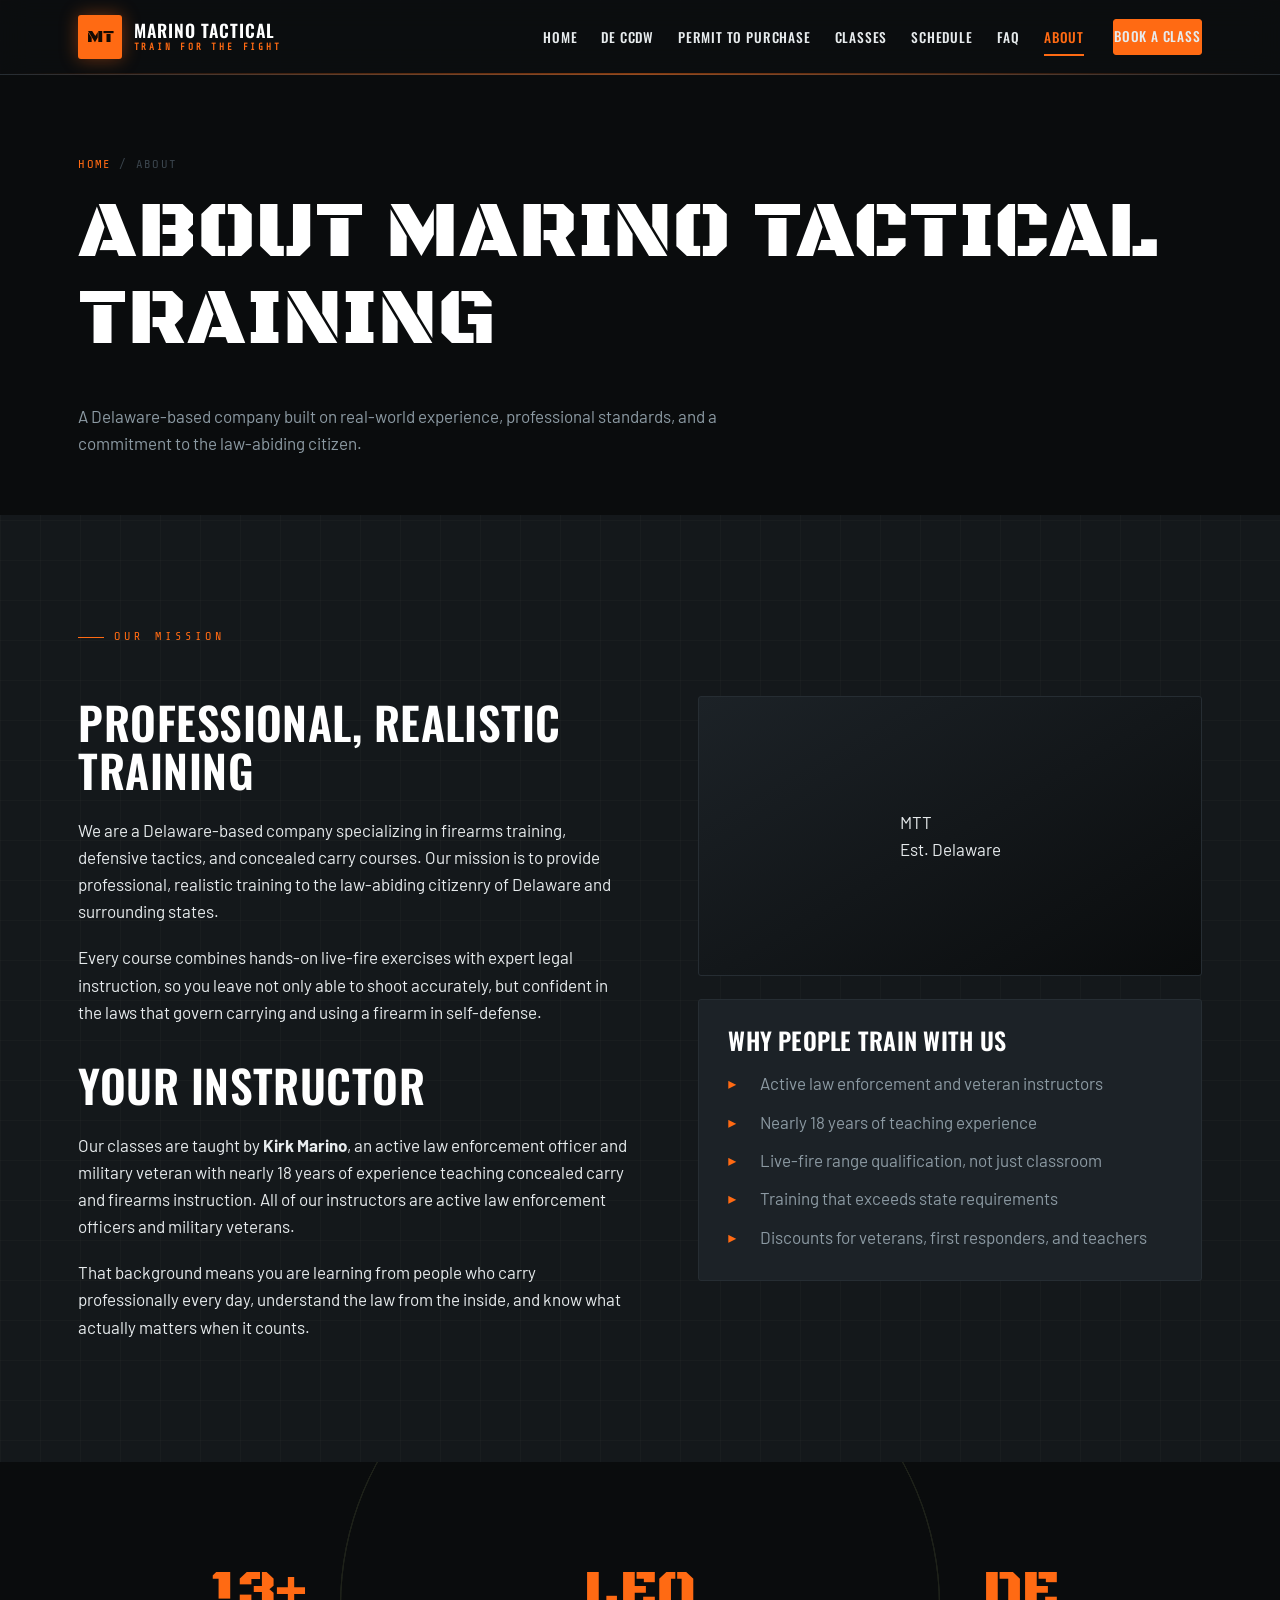
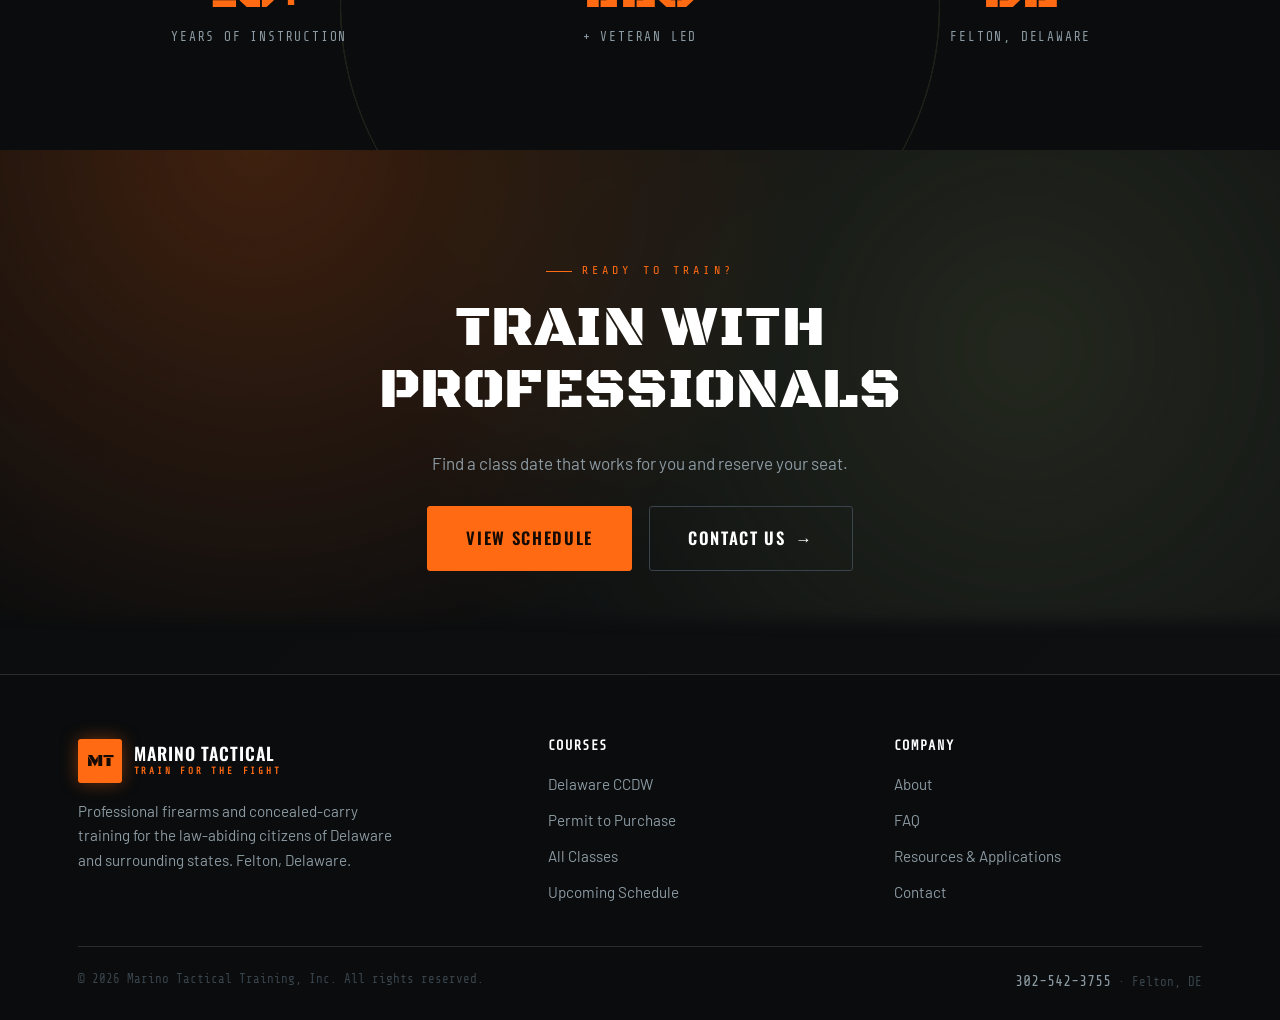
==== site/about.html @ d10ff238 "Full tactical/military theme revamp with pistol cursor + chaos animations Complete redesign from cle" ====
<!DOCTYPE html>
<html lang="en">
<head>
  <meta charset="UTF-8" />
  <meta name="viewport" content="width=device-width, initial-scale=1.0, viewport-fit=cover" />
  <meta name="robots" content="noindex, nofollow" />
  <title>About | Marino Tactical Training</title>
  <meta name="description" content="Marino Tactical Training is a Delaware firearms-training company led by Kirk Marino, an active law enforcement officer and military veteran with nearly 18 years of teaching experience." />
  <link rel="canonical" href="https://mistyrose-rhinoceros-214854.hostingersite.com/about.html" />
  <meta property="og:type" content="website" />
  <meta property="og:title" content="About | Marino Tactical Training" />
  <meta property="og:description" content="Led by Kirk Marino, an active law enforcement officer and military veteran with nearly 18 years of firearms instruction." />
  <meta property="og:url" content="https://mistyrose-rhinoceros-214854.hostingersite.com/about.html" />
  <link rel="icon" type="image/svg+xml" href="favicon.svg" />
  <link rel="preconnect" href="https://fonts.googleapis.com" />
  <link rel="preconnect" href="https://fonts.gstatic.com" crossorigin />
  <link href="https://fonts.googleapis.com/css2?family=Black+Ops+One&family=Oswald:wght@400;500;600;700&family=Barlow:wght@400;500;600;700&family=Share+Tech+Mono&display=swap" rel="stylesheet" />
  <link rel="stylesheet" href="styles.css" />
</head>
<body>
  <header class="site-header">
    <div class="container nav">
      <a class="brand" href="index.html" aria-label="Marino Tactical Training home">
        <span class="brand-mark">MT</span>
        <span class="brand-name">Marino Tactical<span>Train For The Fight</span></span>
      </a>
      <button class="nav-toggle" aria-label="Toggle menu" aria-expanded="false"><span></span><span></span><span></span></button>
      <ul class="nav-links">
        <li><a href="index.html" data-num="01">Home</a></li>
        <li><a href="ccdw.html" data-num="02">DE CCDW</a></li>
        <li><a href="permit-to-purchase.html" data-num="03">Permit to Purchase</a></li>
        <li><a href="classes.html" data-num="04">Classes</a></li>
        <li><a href="schedule.html" data-num="05">Schedule</a></li>
        <li><a href="faq.html" data-num="06">FAQ</a></li>
        <li><a href="about.html" class="active" data-num="07">About</a></li>
        <li class="nav-cta"><a href="contact.html" class="btn btn--primary">Book a Class</a></li>
      </ul>
    </div>
  </header>

  <main>
    <section class="page-hero">
      <div class="container">
        <div class="breadcrumb"><a href="index.html">Home</a> / About</div>
        <h1 class="stencil">About Marino Tactical Training</h1>
        <p>A Delaware-based company built on real-world experience, professional standards, and a commitment to the law-abiding citizen.</p>
      </div>
    </section>

    <section class="section">
      <div class="container">
        <div class="split">
          <div class="prose">
            <span class="eyebrow">Our Mission</span>
            <h2>Professional, Realistic Training</h2>
            <p>We are a Delaware-based company specializing in firearms training, defensive tactics, and concealed carry courses. Our mission is to provide professional, realistic training to the law-abiding citizenry of Delaware and surrounding states.</p>
            <p>Every course combines hands-on live-fire exercises with expert legal instruction, so you leave not only able to shoot accurately, but confident in the laws that govern carrying and using a firearm in self-defense.</p>

            <h2>Your Instructor</h2>
            <p>Our classes are taught by <strong>Kirk Marino</strong>, an active law enforcement officer and military veteran with nearly 18 years of experience teaching concealed carry and firearms instruction. All of our instructors are active law enforcement officers and military veterans.</p>
            <p>That background means you are learning from people who carry professionally every day, understand the law from the inside, and know what actually matters when it counts.</p>
          </div>
          <aside>
            <div class="split-media" style="min-height:280px">
              <div class="media-seal">
                <div class="seal-mark">MTT</div>
                <div class="seal-sub">Est. Delaware</div>
              </div>
            </div>
            <div class="card" style="margin-top:1.4rem">
              <h3>Why People Train With Us</h3>
              <ul class="checklist" style="margin-top:1rem">
                <li>Active law enforcement and veteran instructors</li>
                <li>Nearly 18 years of teaching experience</li>
                <li>Live-fire range qualification, not just classroom</li>
                <li>Training that exceeds state requirements</li>
                <li>Discounts for veterans, first responders, and teachers</li>
              </ul>
            </div>
          </aside>
        </div>
      </div>
    </section>

    <section class="section statstrip">
      <div class="radar" aria-hidden="true"><span></span><span></span><span></span></div>
      <div class="container">
        <div class="grid grid-3 reveal-stagger">
          <div class="stat"><div class="num" data-count="18" data-suffix="+">18+</div><div class="lbl">Years of Instruction</div></div>
          <div class="stat"><div class="num">LEO</div><div class="lbl">+ Veteran Led</div></div>
          <div class="stat"><div class="num">DE</div><div class="lbl">Felton, Delaware</div></div>
        </div>
      </div>
    </section>

    <section class="section cta-band">
      <div class="cta-aura" aria-hidden="true"></div>
      <div class="container">
        <div class="cta-inner reveal">
          <span class="eyebrow" style="justify-content:center">Ready To Train?</span>
          <h2 class="stencil">Train With Professionals</h2>
          <p style="color:var(--fog)">Find a class date that works for you and reserve your seat.</p>
          <div class="cta-actions">
            <a href="schedule.html" class="btn btn--primary btn--lg btn--magnetic">View Schedule</a>
            <a href="contact.html" class="btn btn--ghost btn--lg">Contact Us <span class="arrow">&rarr;</span></a>
          </div>
        </div>
      </div>
    </section>
  </main>

  <footer class="site-footer">
    <div class="container">
      <div class="footer-grid">
        <div class="footer-brand">
          <a class="brand" href="index.html"><span class="brand-mark">MT</span><span class="brand-name">Marino Tactical<span>Train For The Fight</span></span></a>
          <p>Professional firearms and concealed-carry training for the law-abiding citizens of Delaware and surrounding states. Felton, Delaware.</p>
        </div>
        <div><h4>Courses</h4><ul><li><a href="ccdw.html" data-num="02">Delaware CCDW</a></li><li><a href="permit-to-purchase.html" data-num="03">Permit to Purchase</a></li><li><a href="classes.html" data-num="04">All Classes</a></li><li><a href="schedule.html" data-num="05">Upcoming Schedule</a></li></ul></div>
        <div><h4>Company</h4><ul><li><a href="about.html" data-num="07">About</a></li><li><a href="faq.html" data-num="06">FAQ</a></li><li><a href="resources.html">Resources &amp; Applications</a></li><li><a href="contact.html">Contact</a></li></ul></div>
      </div>
      <div class="footer-bottom">
        <span>&copy; <span id="year">2026</span> Marino Tactical Training, Inc. All rights reserved.</span>
        <span><a href="tel:+13025423755">302-542-3755</a> &middot; Felton, DE</span>
      </div>
    </div>
  </footer>
  <script src="app.js"></script>
</body>
</html>
---- site/styles.css ----
/* ============================================================
   MARINO TACTICAL TRAINING | Tactical / Operator theme
   Gunmetal + olive + coyote + tactical orange. HUD overlays,
   stencil headings, chaos animation layer. Performance-safe:
   transform/opacity only, all motion gated by reduced-motion.
   ============================================================ */

:root {
  /* Tactical palette */
  --black: #0a0c0d;
  --gun: #14181b;          /* gunmetal base */
  --gun-2: #1c2227;        /* raised panel */
  --gun-3: #262d33;        /* border / hairline */
  --steel: #3a444c;
  --fog: #8c9aa3;          /* muted text */
  --bone: #e7ebed;         /* primary text on dark */
  --olive: #5a6340;        /* OD green */
  --olive-bright: #8a9a5b;
  --coyote: #b08d57;       /* coyote tan */
  --orange: #ff6a13;       /* tactical orange accent */
  --orange-2: #ff8534;
  --danger: #e23b2e;
  --go: #43c06a;

  --font-stencil: "Black Ops One", "Oswald", Impact, sans-serif;
  --font-display: "Oswald", "Arial Narrow", sans-serif;
  --font-body: "Barlow", system-ui, -apple-system, "Segoe UI", sans-serif;
  --font-mono: "Share Tech Mono", "Courier New", monospace;

  --maxw: 1200px;
  --header-h: 74px;
  --radius: 3px;
  --ease-snap: cubic-bezier(0.22, 1, 0.36, 1);
  --ease-lux: cubic-bezier(0.77, 0, 0.175, 1);
  --ease-spring: cubic-bezier(0.34, 1.56, 0.64, 1);
  --shadow: 0 10px 40px rgba(0,0,0,0.5);

  --tape: repeating-linear-gradient(45deg, var(--orange) 0 14px, #1a1205 14px 28px);
}

* { box-sizing: border-box; }
html { scroll-behavior: smooth; -webkit-text-size-adjust: 100%; }

body {
  margin: 0;
  font-family: var(--font-body);
  color: var(--bone);
  background: var(--gun);
  line-height: 1.6;
  font-size: 17px;
  overflow-x: hidden;
  -webkit-font-smoothing: antialiased;
  /* faint tactical grid over the whole page */
  background-image:
    linear-gradient(rgba(255,255,255,0.018) 1px, transparent 1px),
    linear-gradient(90deg, rgba(255,255,255,0.018) 1px, transparent 1px);
  background-size: 40px 40px;
}

img { max-width: 100%; display: block; }
a { color: var(--orange); text-decoration: none; transition: color 0.2s ease; }
a:hover { color: var(--orange-2); }

h1, h2, h3, h4 {
  font-family: var(--font-display);
  font-weight: 600;
  line-height: 1.08;
  letter-spacing: 0.01em;
  color: #fff;
  margin: 0 0 0.5em;
  text-transform: uppercase;
}
.stencil { font-family: var(--font-stencil); font-weight: 400; letter-spacing: 0.01em; }
h1 { font-size: clamp(2.4rem, 6.5vw, 5rem); letter-spacing: 0.01em; }
h2 { font-size: clamp(1.8rem, 4vw, 2.8rem); }
h3 { font-size: clamp(1.2rem, 2.2vw, 1.5rem); }
p { margin: 0 0 1.1em; }

.container { width: 100%; max-width: var(--maxw); margin: 0 auto; padding: 0 clamp(1.1rem, 4vw, 2.4rem); }
.section { padding: clamp(3.5rem, 8vw, 6.5rem) 0; position: relative; }
.section--panel { background: var(--gun-2); }
.section--black { background: var(--black); }

/* ---------- Eyebrow / tactical labels ---------- */
.eyebrow {
  font-family: var(--font-mono);
  text-transform: uppercase;
  letter-spacing: 0.35em;
  font-size: 0.74rem;
  color: var(--orange);
  display: inline-flex;
  align-items: center;
  gap: 0.6rem;
  margin-bottom: 1rem;
}
.eyebrow::before { content: ""; width: 26px; height: 1px; background: var(--orange); }

.section-head { max-width: 760px; margin: 0 auto 3rem; text-align: center; }
.section-head .eyebrow::after { content: ""; width: 26px; height: 1px; background: var(--orange); }
.section-head p { color: var(--fog); font-size: 1.08rem; }

/* corner-bracket accent used on panels */
.brackets { position: relative; }
.brackets::before, .brackets::after {
  content: ""; position: absolute; width: 16px; height: 16px; pointer-events: none;
  border: 2px solid var(--orange);
}
.brackets::before { top: -1px; left: -1px; border-right: 0; border-bottom: 0; }
.brackets::after { bottom: -1px; right: -1px; border-left: 0; border-top: 0; }

/* ---------- Buttons ---------- */
.btn {
  position: relative;
  display: inline-flex;
  align-items: center;
  justify-content: center;
  gap: 0.6rem;
  font-family: var(--font-display);
  font-weight: 600;
  text-transform: uppercase;
  letter-spacing: 0.1em;
  font-size: 0.95rem;
  padding: 0.95rem 1.8rem;
  border-radius: var(--radius);
  border: 1px solid transparent;
  cursor: pointer;
  overflow: hidden;
  background: none;
  transition: transform 0.16s var(--ease-snap), box-shadow 0.25s ease, background 0.2s ease, color 0.2s ease, border-color 0.2s ease;
}
.btn:hover { transform: translateY(-2px); }
.btn.recoil { animation: recoil 0.18s ease; }
@keyframes recoil { 0% { transform: translateY(2px) scale(0.97); } 100% { transform: translateY(0) scale(1); } }

/* shine + muzzle-flash glow */
.btn::after {
  content: ""; position: absolute; top: 0; left: -120%; width: 100%; height: 100%;
  background: linear-gradient(120deg, transparent, rgba(255,255,255,0.35), transparent);
  transition: left 0.6s var(--ease-snap); pointer-events: none;
}
.btn:hover::after { left: 120%; }

.btn--primary {
  background: var(--orange); color: #140a02; border-color: var(--orange);
  box-shadow: 0 0 0 0 rgba(255,106,19,0.5);
}
.btn--primary:hover { background: var(--orange-2); box-shadow: 0 0 28px rgba(255,106,19,0.55); }
.btn--ghost { background: transparent; color: #fff; border-color: var(--steel); }
.btn--ghost:hover { border-color: var(--orange); color: var(--orange); }
.btn--olive { background: var(--olive); color: #fff; border-color: var(--olive); }
.btn--olive:hover { background: var(--olive-bright); }
.btn--lg { padding: 1.15rem 2.4rem; font-size: 1.04rem; }
.btn .arrow { transition: transform 0.4s var(--ease-snap); }
.btn:hover .arrow { transform: translateX(6px); }
.btn--magnetic { will-change: transform; }

/* loading + success */
.btn.is-loading { color: transparent !important; pointer-events: none; }
.btn.is-loading::before {
  content: ""; position: absolute; top: 50%; left: 50%; width: 20px; height: 20px; margin: -10px 0 0 -10px;
  border: 2px solid rgba(20,10,2,0.35); border-top-color: #140a02; border-radius: 50%;
  animation: spin 0.7s linear infinite;
}
.btn--ghost.is-loading::before, .btn--olive.is-loading::before { border-color: rgba(255,255,255,0.35); border-top-color: #fff; }
.btn.is-success { background: var(--go) !important; color: #04210f !important; border-color: var(--go) !important; }
.btn.is-success::after { display: none; }
@keyframes spin { to { transform: rotate(360deg); } }

/* ---------- Header / Nav ---------- */
.site-header {
  position: sticky; top: 0; z-index: 100;
  background: rgba(10,12,13,0.82);
  backdrop-filter: blur(14px) saturate(140%);
  -webkit-backdrop-filter: blur(14px) saturate(140%);
  border-bottom: 1px solid var(--gun-3);
  transition: background 0.3s ease, box-shadow 0.3s ease;
}
.site-header.scrolled { background: rgba(10,12,13,0.96); box-shadow: 0 6px 24px rgba(0,0,0,0.5); }
/* orange tracer line under header */
.site-header::after {
  content: ""; position: absolute; left: 0; bottom: -1px; height: 2px; width: 100%;
  background: linear-gradient(90deg, transparent, var(--orange), transparent);
  opacity: 0.5;
}
.nav { display: flex; align-items: center; justify-content: space-between; height: var(--header-h); }
.brand { display: flex; align-items: center; gap: 0.7rem; }
.brand-mark {
  width: 44px; height: 44px; display: grid; place-items: center;
  background: var(--orange); color: #140a02; border-radius: var(--radius);
  font-family: var(--font-stencil); font-size: 1.15rem; box-shadow: 0 0 18px rgba(255,106,19,0.4);
}
.brand-name { font-family: var(--font-display); font-weight: 600; text-transform: uppercase; letter-spacing: 0.06em; font-size: 1.1rem; color: #fff; line-height: 1; }
.brand-name span { display: block; font-family: var(--font-mono); font-size: 0.58rem; letter-spacing: 0.3em; color: var(--orange); margin-top: 4px; }

.nav-links { display: flex; align-items: center; gap: 1.5rem; list-style: none; margin: 0; padding: 0; }
.nav-links a {
  font-family: var(--font-display); font-weight: 500; text-transform: uppercase; letter-spacing: 0.06em;
  font-size: 0.84rem; color: var(--bone); padding: 0.4rem 0; position: relative;
}
.nav-links a::after { content: ""; position: absolute; left: 0; bottom: -2px; width: 0; height: 2px; background: var(--orange); transition: width 0.22s ease; }
.nav-links a:hover::after, .nav-links a.active::after { width: 100%; }
.nav-links a:hover, .nav-links a.active { color: var(--orange); }
.nav-cta { margin-left: 0.3rem; }

.nav-toggle { display: none; flex-direction: column; justify-content: center; gap: 5px; width: 44px; height: 44px; background: none; border: none; cursor: pointer; padding: 0; }
.nav-toggle span { display: block; width: 26px; height: 2px; background: var(--bone); transition: transform 0.25s ease, opacity 0.2s ease, background 0.2s ease; }
.nav-toggle.open span { background: var(--orange); }
.nav-toggle.open span:nth-child(1) { transform: translateY(7px) rotate(45deg); }
.nav-toggle.open span:nth-child(2) { opacity: 0; }
.nav-toggle.open span:nth-child(3) { transform: translateY(-7px) rotate(-45deg); }

@media (max-width: 960px) {
  .nav-toggle { display: flex; z-index: 120; }
  .nav-links {
    position: fixed; top: 0; left: 0; right: 0; bottom: 0; width: 100%; height: 100vh; height: 100dvh;
    flex-direction: column; align-items: stretch; justify-content: center; gap: 0;
    padding: calc(var(--header-h) + env(safe-area-inset-top,0px)) clamp(1.4rem,7vw,3rem) calc(2rem + env(safe-area-inset-bottom,0px));
    background:
      radial-gradient(circle at 80% 8%, rgba(255,106,19,0.16), transparent 55%),
      linear-gradient(160deg, var(--gun), var(--black));
    background-color: var(--black);
    overflow-y: auto;
    transform: translateY(-100%); opacity: 0; pointer-events: none;
    transition: transform 0.5s var(--ease-snap), opacity 0.35s ease; z-index: 110;
  }
  .nav-links.open { transform: translateY(0); opacity: 1; pointer-events: auto; }
  .nav-links li { width: 100%; opacity: 0; transform: translateY(18px); }
  .nav-links.open li { opacity: 1; transform: none; transition: opacity 0.5s var(--ease-snap), transform 0.5s var(--ease-snap); }
  .nav-links.open li:nth-child(1){transition-delay:.16s}
  .nav-links.open li:nth-child(2){transition-delay:.21s}
  .nav-links.open li:nth-child(3){transition-delay:.26s}
  .nav-links.open li:nth-child(4){transition-delay:.31s}
  .nav-links.open li:nth-child(5){transition-delay:.36s}
  .nav-links.open li:nth-child(6){transition-delay:.41s}
  .nav-links.open li:nth-child(7){transition-delay:.46s}
  .nav-links.open li:nth-child(8){transition-delay:.51s}
  .nav-links a {
    display: flex; align-items: center; justify-content: space-between;
    padding: 1rem 0.2rem; width: 100%; min-height: 44px; font-size: 1.5rem;
    color: var(--bone); border-bottom: 1px solid rgba(255,255,255,0.07);
    font-family: var(--font-display);
  }
  .nav-links a::after { display: none; }
  /* mono index counters on each link */
  .nav-links li:not(.nav-cta) a::before {
    content: attr(data-num); font-family: var(--font-mono); font-size: 0.8rem; color: var(--orange); opacity: 0.6;
    margin-right: auto; padding-right: 1rem;
  }
  .nav-cta { margin-top: 1.6rem; }
  .nav-cta .btn { width: 100%; font-size: 1.05rem; padding: 1.1rem 1.7rem; }
  body.nav-open { overflow: hidden; }
}

/* ---------- Pistol cursor (desktop pointer only) ---------- */
.pistol-cursor {
  position: fixed; top: 0; left: 0; width: 56px; height: 56px;
  pointer-events: none; z-index: 9999; opacity: 0;
  transform: translate(-14px, -10px) rotate(0deg);
  transition: opacity 0.2s ease, filter 0.15s ease;
  filter: drop-shadow(0 3px 5px rgba(0,0,0,0.6));
  will-change: transform;
}
.pistol-cursor.on { opacity: 1; }
.pistol-cursor.hot { filter: drop-shadow(0 0 6px var(--orange)) drop-shadow(0 3px 5px rgba(0,0,0,0.6)); }
/* recoil kick on click */
.pistol-cursor.kick .pistol-body { animation: pistol-kick 0.22s var(--ease-snap); }
@keyframes pistol-kick { 0% { transform: translateX(0) rotate(0); } 35% { transform: translateX(-7px) rotate(-12deg); } 100% { transform: translateX(0) rotate(0); } }
.pistol-cursor .muzzle { transform-origin: left center; opacity: 0; }
.pistol-cursor.kick .muzzle { animation: muzzle-flash 0.2s ease forwards; }
@keyframes muzzle-flash { 0% { opacity: 0; transform: scale(0.4); } 30% { opacity: 1; transform: scale(1.1); } 100% { opacity: 0; transform: scale(0.6); } }

@media (hover: hover) and (pointer: fine) {
  .cursor-on, .cursor-on * { cursor: none !important; }
}

/* bullet-hole click marks */
.bullet-hole {
  position: fixed; width: 22px; height: 22px; margin: -11px 0 0 -11px; pointer-events: none; z-index: 9998;
  background: radial-gradient(circle, #000 0 32%, rgba(0,0,0,0.85) 40%, rgba(40,30,20,0.5) 60%, transparent 72%);
  border-radius: 50%;
  animation: hole-pop 0.18s var(--ease-snap), hole-fade 3s ease forwards;
}
@keyframes hole-pop { from { transform: scale(0.2); } to { transform: scale(1); } }
@keyframes hole-fade { 0%,70% { opacity: 1; } 100% { opacity: 0; } }

/* ---------- HERO ---------- */
.hero { position: relative; overflow: hidden; background: var(--black); }
.hero-bg {
  position: absolute; inset: 0; pointer-events: none;
  background:
    radial-gradient(circle at 78% 18%, rgba(255,106,19,0.20), transparent 50%),
    radial-gradient(circle at 15% 90%, rgba(90,99,64,0.25), transparent 55%),
    linear-gradient(160deg, #0c0f11, #05070880);
}
.hero-scan {
  position: absolute; inset: 0; pointer-events: none; opacity: 0.5;
  background: repeating-linear-gradient(0deg, rgba(255,255,255,0.025) 0 2px, transparent 2px 4px);
  mix-blend-mode: overlay;
}
.hero-grid {
  position: absolute; inset: 0; pointer-events: none; will-change: transform;
  background-image: linear-gradient(rgba(255,106,19,0.05) 1px, transparent 1px), linear-gradient(90deg, rgba(255,106,19,0.05) 1px, transparent 1px);
  background-size: 56px 56px;
  mask-image: radial-gradient(circle at 70% 35%, #000 20%, transparent 70%);
}
.hero-inner { position: relative; padding: clamp(4.5rem, 12vw, 9rem) 0 clamp(4rem, 9vw, 7rem); max-width: 880px; }
.hero .eyebrow { color: var(--orange); }
.hero h1 { color: #fff; margin-bottom: 0.5rem; }
.hero h1 .accent { color: var(--orange); }
.hero .lead { font-size: clamp(1.1rem, 2.4vw, 1.4rem); color: #b8c2c9; max-width: 640px; }
.hero-actions { display: flex; flex-wrap: wrap; gap: 1rem; margin-top: 2.2rem; }

/* kinetic headline reveal */
.kinetic { display: inline-block; }
.kinetic .line { display: block; overflow: hidden; }
.kinetic .line > span { display: inline-block; transform: translateY(110%); transition: transform 0.85s var(--ease-lux); }
.kinetic.in .line > span { transform: translateY(0); }
.kinetic.in .line:nth-child(2) > span { transition-delay: 0.12s; }
.fade-up { opacity: 0; transform: translateY(18px); transition: opacity 0.8s ease, transform 0.8s var(--ease-snap); }
.fade-up.in { opacity: 1; transform: none; }
.d1 { transition-delay: 0.3s; } .d2 { transition-delay: 0.45s; } .d3 { transition-delay: 0.6s; }

/* hero rifle-fire SVG layer */
.hero-fire { position: absolute; left: 0; right: 0; top: 46%; height: 4px; pointer-events: none; z-index: 2; }
.tracer {
  position: absolute; top: 0; left: -200px; width: 160px; height: 2px;
  background: linear-gradient(90deg, transparent, var(--orange) 40%, #fff 90%);
  box-shadow: 0 0 12px var(--orange); opacity: 0;
}
.tracer.fire { animation: tracer-fly 0.7s var(--ease-snap) forwards; }
@keyframes tracer-fly {
  0% { left: -200px; opacity: 0; }
  10% { opacity: 1; }
  100% { left: 115%; opacity: 1; }
}

/* ammo badges */
.hero-badges { display: flex; flex-wrap: wrap; gap: 0; margin-top: 2.8rem; border: 1px solid var(--gun-3); border-radius: var(--radius); overflow: hidden; max-width: 620px; }
.hero-badge { flex: 1; min-width: 120px; padding: 1.1rem 1.3rem; border-right: 1px solid var(--gun-3); background: rgba(20,24,27,0.6); }
.hero-badge:last-child { border-right: 0; }
.hero-badge strong { font-family: var(--font-stencil); font-size: 1.7rem; color: var(--orange); display: block; line-height: 1; }
.hero-badge span { font-family: var(--font-mono); font-size: 0.7rem; letter-spacing: 0.12em; color: var(--fog); text-transform: uppercase; }

/* ---------- Page hero (interior) ---------- */
.page-hero { position: relative; overflow: hidden; background: var(--black); padding: clamp(3rem,8vw,5rem) 0 clamp(2.6rem,6vw,3.6rem); }
.page-hero .hero-bg { opacity: 0.85; }
.page-hero h1 { color: #fff; position: relative; }
.page-hero p { color: var(--fog); max-width: 640px; margin: 0; position: relative; }
.breadcrumb { font-family: var(--font-mono); font-size: 0.76rem; letter-spacing: 0.1em; color: var(--steel); margin-bottom: 1rem; text-transform: uppercase; position: relative; }
.breadcrumb a { color: var(--orange); }

/* ---------- Bullet-trace divider ---------- */
.tracer-divider { position: relative; height: 2px; background: var(--gun-3); overflow: visible; margin: 0; }
.tracer-divider::before {
  content: ""; position: absolute; top: -1px; left: 0; height: 4px; width: 80px;
  background: linear-gradient(90deg, transparent, var(--orange), #fff);
  box-shadow: 0 0 10px var(--orange);
}
.tracer-divider.in::before { animation: trace-run 1.2s var(--ease-snap) forwards; }
@keyframes trace-run { from { left: -80px; } to { left: 100%; } }

/* ---------- Grids / cards ---------- */
.grid { display: grid; gap: 1.2rem; }
.grid-2 { grid-template-columns: repeat(2,1fr); }
.grid-3 { grid-template-columns: repeat(3,1fr); }
@media (max-width: 880px){ .grid-3 { grid-template-columns: repeat(2,1fr);} }
@media (max-width: 560px){ .grid-2, .grid-3 { grid-template-columns: 1fr; } }

.card {
  position: relative; background: var(--gun-2); border: 1px solid var(--gun-3); border-radius: var(--radius);
  padding: 1.8rem; overflow: hidden;
  transition: transform 0.3s var(--ease-snap), box-shadow 0.3s var(--ease-snap), border-color 0.3s ease;
}
.card::before { content: ""; position: absolute; top: 0; left: 0; right: 0; height: 2px; background: var(--orange); transform: scaleX(0); transform-origin: left; transition: transform 0.4s var(--ease-snap); }
.card:hover { transform: translateY(-6px); border-color: var(--steel); box-shadow: var(--shadow); }
.card:hover::before { transform: scaleX(1); }
.card h3 { color: #fff; }
.card p:last-child { margin-bottom: 0; }
.card .tag { font-family: var(--font-mono); font-size: 0.7rem; letter-spacing: 0.15em; color: var(--orange); text-transform: uppercase; display: block; margin-bottom: 0.6rem; }
.card .price { font-family: var(--font-stencil); font-size: 1.6rem; color: var(--coyote); margin: 0.2rem 0 0.7rem; }
.service-card { display: flex; flex-direction: column; }
.service-card .btn { margin-top: auto; }

/* bento */
.bento { display: grid; grid-template-columns: repeat(3,1fr); grid-auto-rows: 1fr; gap: 1.2rem; }
.bento .card { display: flex; flex-direction: column; }
.bento-hero { grid-column: span 2; grid-row: span 2; background: linear-gradient(150deg, var(--gun-2), var(--black)); justify-content: space-between; }
.bento-hero::before { background: var(--orange); height: 3px; }
.bento-hero .price { color: var(--orange); font-size: 2.2rem; }
.bento-hero h3 { font-size: clamp(1.6rem, 3vw, 2.2rem); }
@media (max-width:880px){ .bento{grid-template-columns:repeat(2,1fr)} .bento-hero{grid-column:span 2;grid-row:span 1} }
@media (max-width:560px){ .bento{grid-template-columns:1fr} .bento-hero{grid-column:span 1} }

/* checklist */
.checklist { list-style: none; margin: 0; padding: 0; display: grid; gap: 0.7rem; }
.checklist li { position: relative; padding-left: 2rem; color: var(--fog); }
.checklist li::before { content: "▸"; position: absolute; left: 0; top: 0; color: var(--orange); font-size: 1rem; }
.checklist strong { color: var(--bone); }

/* ---------- Stat strip (ammo counters + radar) ---------- */
.statstrip { background: var(--black); position: relative; overflow: hidden; }
.radar { position: absolute; top: 50%; left: 50%; width: 600px; height: 600px; transform: translate(-50%,-50%); pointer-events: none; opacity: 0.25; }
.radar span { position: absolute; inset: 0; border: 1px solid var(--olive); border-radius: 50%; animation: radar-pulse 4s ease-out infinite; }
.radar span:nth-child(2){ animation-delay: 1.3s; } .radar span:nth-child(3){ animation-delay: 2.6s; }
@keyframes radar-pulse { 0% { transform: scale(0.2); opacity: 0.6; } 100% { transform: scale(1); opacity: 0; } }
.stat { text-align: center; position: relative; }
.stat .num { font-family: var(--font-stencil); font-size: clamp(2.4rem,6vw,3.4rem); color: var(--orange); line-height: 1; }
.stat .lbl { font-family: var(--font-mono); text-transform: uppercase; letter-spacing: 0.14em; font-size: 0.8rem; color: var(--fog); margin-top: 0.5rem; }

/* ---------- Split feature ---------- */
.split { display: grid; grid-template-columns: 1.05fr 0.95fr; gap: clamp(2rem,5vw,4rem); align-items: center; }
.split--rev .split-media { order: -1; }
@media (max-width:820px){ .split, .split--rev { grid-template-columns: 1fr; } .split--rev .split-media { order: 0; } }
.split-media {
  position: relative; min-height: 340px; border: 1px solid var(--gun-3); border-radius: var(--radius); overflow: hidden;
  background: linear-gradient(150deg, var(--gun-2), var(--black)), radial-gradient(circle at 30% 25%, rgba(255,106,19,0.15), transparent 60%);
  display: grid; place-items: center;
}
.split-media .seal { text-align: center; }
.seal .seal-mark { font-family: var(--font-stencil); font-size: 3.4rem; color: var(--orange); }
.seal .seal-sub { font-family: var(--font-mono); text-transform: uppercase; letter-spacing: 0.2em; font-size: 0.78rem; color: var(--fog); }
/* crosshair overlay on media */
.split-media .seal::before {
  content: ""; position: absolute; inset: 0; pointer-events: none;
  background:
    linear-gradient(transparent 49.5%, rgba(255,106,19,0.25) 50%, transparent 50.5%),
    linear-gradient(90deg, transparent 49.5%, rgba(255,106,19,0.25) 50%, transparent 50.5%);
}

.prose { max-width: 760px; }
.prose h2 { margin-top: 2.2rem; }
.prose h3 { margin-top: 1.6rem; color: var(--coyote); }
.prose ul { padding-left: 1.3rem; color: var(--fog); }
.prose li { margin-bottom: 0.4rem; }
.callout { background: rgba(255,106,19,0.07); border-left: 3px solid var(--orange); border-radius: var(--radius); padding: 1.1rem 1.4rem; margin: 1.6rem 0; color: var(--fog); }
.callout strong { color: #fff; }

/* cost table */
.cost-table { width: 100%; border-collapse: collapse; background: var(--gun-2); border: 1px solid var(--gun-3); border-radius: var(--radius); overflow: hidden; }
.cost-table th, .cost-table td { text-align: left; padding: 0.9rem 1.3rem; border-bottom: 1px solid var(--gun-3); }
.cost-table th { font-family: var(--font-mono); text-transform: uppercase; letter-spacing: 0.1em; font-size: 0.76rem; background: var(--black); color: var(--orange); }
.cost-table td:last-child, .cost-table th:last-child { text-align: right; font-family: var(--font-mono); color: var(--coyote); }
.cost-table tr:last-child td { border-bottom: 0; }

/* price band */
.price-band {
  position: relative; background: linear-gradient(135deg, var(--gun-2), var(--black));
  border: 1px solid var(--gun-3); border-radius: var(--radius); padding: clamp(2rem,5vw,3rem);
  display: flex; flex-wrap: wrap; align-items: center; justify-content: space-between; gap: 1.6rem; overflow: hidden;
}
.price-band::after { content: ""; position: absolute; top: 0; left: 0; width: 6px; height: 100%; background: var(--tape); }
.price-band h2 { margin: 0; }
.price-tag { font-family: var(--font-stencil); font-size: clamp(2.6rem,7vw,3.8rem); color: var(--orange); line-height: 1; }
.price-tag small { display: block; font-family: var(--font-mono); font-size: 0.8rem; color: var(--fog); letter-spacing: 0.1em; }

/* ---------- FAQ ---------- */
.faq-list { max-width: 820px; margin: 0 auto; }
.faq-item { border: 1px solid var(--gun-3); border-radius: var(--radius); margin-bottom: 0.8rem; background: var(--gun-2); overflow: hidden; }
.faq-q { width: 100%; text-align: left; background: none; border: none; cursor: pointer; font-family: var(--font-display); font-weight: 500; text-transform: uppercase; letter-spacing: 0.03em; font-size: 1.02rem; color: #fff; padding: 1.1rem 1.4rem; display: flex; justify-content: space-between; align-items: center; gap: 1rem; }
.faq-q:hover { color: var(--orange); }
.faq-q .chev { flex: none; width: 16px; height: 16px; border-right: 2px solid var(--orange); border-bottom: 2px solid var(--orange); transform: rotate(45deg); transition: transform 0.25s ease; margin-bottom: 4px; }
.faq-item.open .faq-q .chev { transform: rotate(-135deg); margin-bottom: -4px; }
.faq-a { max-height: 0; overflow: hidden; transition: max-height 0.3s ease; }
.faq-a-inner { padding: 0 1.4rem 1.2rem; color: var(--fog); }
.faq-item.open .faq-a { max-height: 600px; }

/* ---------- Schedule ---------- */
.schedule-group { margin-bottom: 2.6rem; }
.class-row { display: flex; align-items: center; justify-content: space-between; gap: 1rem; flex-wrap: wrap; background: var(--gun-2); border: 1px solid var(--gun-3); border-left: 4px solid var(--steel); border-radius: var(--radius); padding: 1.1rem 1.4rem; margin-bottom: 0.7rem; }
.class-row.full { border-left-color: var(--danger); opacity: 0.72; }
.class-row.open { border-left-color: var(--go); }
.class-row .date { font-family: var(--font-display); text-transform: uppercase; font-size: 1.12rem; color: #fff; }
.class-row .meta { color: var(--fog); font-size: 0.92rem; }
.status-pill { font-family: var(--font-mono); text-transform: uppercase; letter-spacing: 0.1em; font-size: 0.7rem; padding: 0.32rem 0.7rem; border-radius: 100px; }
.status-pill.avail { background: rgba(67,192,106,0.15); color: var(--go); }
.status-pill.fullp { background: rgba(226,59,46,0.15); color: var(--danger); }

/* link cards */
.link-cards { display: grid; gap: 0.8rem; }
.link-cards a { display: flex; justify-content: space-between; align-items: center; gap: 1rem; background: var(--gun-2); border: 1px solid var(--gun-3); border-radius: var(--radius); padding: 1rem 1.3rem; color: #fff; font-weight: 600; font-family: var(--font-display); text-transform: uppercase; letter-spacing: 0.03em; font-size: 0.92rem; }
.link-cards a:hover { border-color: var(--orange); color: var(--orange); }
.link-cards a span { font-family: var(--font-body); font-weight: 400; text-transform: none; letter-spacing: 0; color: var(--fog); font-size: 0.85rem; }
.link-cards a .arr { color: var(--orange); }

/* contact */
.contact-grid { display: grid; grid-template-columns: 1fr 1fr; gap: clamp(2rem,5vw,3.5rem); }
@media (max-width:820px){ .contact-grid { grid-template-columns: 1fr; } }
.contact-detail { display: flex; gap: 1rem; margin-bottom: 1.6rem; }
.contact-detail .ic { flex: none; width: 46px; height: 46px; border-radius: var(--radius); background: rgba(255,106,19,0.12); color: var(--orange); display: grid; place-items: center; border: 1px solid var(--gun-3); }
.contact-detail h4 { margin: 0 0 0.15rem; font-family: var(--font-display); color: #fff; }
.contact-detail p { margin: 0; color: var(--fog); }
.form { display: grid; gap: 1.1rem; }
.field label { display: block; font-family: var(--font-mono); text-transform: uppercase; letter-spacing: 0.08em; font-size: 0.78rem; margin-bottom: 0.4rem; color: var(--fog); }
.field input, .field textarea, .field select { width: 100%; padding: 0.85rem 0.95rem; border: 1px solid var(--gun-3); border-radius: var(--radius); font-family: var(--font-body); font-size: 16px; color: var(--bone); background: var(--black); transition: border-color 0.2s ease, box-shadow 0.2s ease; }
.field input:focus, .field textarea:focus, .field select:focus { outline: none; border-color: var(--orange); box-shadow: 0 0 0 3px rgba(255,106,19,0.15); }
.field textarea { min-height: 130px; resize: vertical; }

/* map */
.map-section { padding: 0; }
.map-wrap { display: grid; grid-template-columns: 1fr 1fr; min-height: 460px; }
@media (max-width:820px){ .map-wrap { grid-template-columns: 1fr; } }
.map-frame { position: relative; min-height: 360px; background: repeating-linear-gradient(0deg, transparent 0 38px, rgba(255,106,19,0.05) 38px 39px), repeating-linear-gradient(90deg, transparent 0 38px, rgba(255,106,19,0.05) 38px 39px), var(--black); }
.map-frame iframe { position: absolute; inset: 0; width: 100%; height: 100%; border: 0; filter: grayscale(0.4) invert(0.92) hue-rotate(180deg) contrast(0.9); }
.map-frame .map-pin { position: absolute; top: 50%; left: 50%; transform: translate(-50%,-100%); color: var(--orange); pointer-events: none; z-index: 1; filter: drop-shadow(0 0 8px rgba(255,106,19,0.6)); }
.map-link { position: absolute; right: 14px; bottom: 14px; z-index: 2; background: var(--orange); color: #140a02; font-family: var(--font-display); text-transform: uppercase; letter-spacing: 0.06em; font-size: 0.78rem; padding: 0.5rem 0.9rem; border-radius: var(--radius); }
.map-info { background: var(--gun-2); display: flex; flex-direction: column; justify-content: center; padding: clamp(2.2rem,5vw,3.6rem); }
.map-info h2 { color: #fff; }

/* ---------- Final CTA (also aliased by .cta-band on interior pages) ---------- */
.cta-final, .cta-band { position: relative; overflow: hidden; background: linear-gradient(135deg, var(--black), #0d0f11); text-align: center; }
.cta-band h2 { color: #fff; }
.cta-band .container { position: relative; }
.cta-aura { position: absolute; inset: -40% -10% auto -10%; height: 130%; background: radial-gradient(circle at 25% 30%, rgba(255,106,19,0.22), transparent 45%), radial-gradient(circle at 75% 60%, rgba(90,99,64,0.3), transparent 50%); filter: blur(8px); animation: aura-drift 14s ease-in-out infinite alternate; pointer-events: none; }
@keyframes aura-drift { 0%{transform:translate3d(-2%,-1%,0) scale(1)} 100%{transform:translate3d(3%,2%,0) scale(1.08)} }
.cta-inner { position: relative; max-width: 720px; margin: 0 auto; }
.cta-inner h2 { font-size: clamp(2.2rem,6vw,3.6rem); }
.cta-actions { display: flex; flex-wrap: wrap; gap: 1rem; justify-content: center; margin-top: 1.8rem; }
.cta-trust { margin: 1.8rem auto 0; font-family: var(--font-mono); font-size: 0.78rem; letter-spacing: 0.08em; color: var(--steel); text-transform: uppercase; }
@media (max-width:540px){ .cta-actions .btn { width: 100%; } }

/* ---------- Footer ---------- */
.site-footer { background: var(--black); border-top: 1px solid var(--gun-3); padding: clamp(3rem,6vw,4rem) 0 1.6rem; color: var(--fog); }
.footer-grid { display: grid; grid-template-columns: 1.4fr 1fr 1fr; gap: 2.4rem; margin-bottom: 2.6rem; }
@media (max-width:760px){ .footer-grid { grid-template-columns: 1fr; gap: 2rem; } }
.site-footer h4 { color: #fff; font-family: var(--font-mono); letter-spacing: 0.12em; font-size: 0.85rem; margin-bottom: 1rem; }
.site-footer ul { list-style: none; margin: 0; padding: 0; display: grid; gap: 0.55rem; }
.site-footer a { color: var(--fog); font-size: 0.95rem; }
.site-footer a:hover { color: var(--orange); }
.footer-brand p { font-size: 0.95rem; max-width: 320px; margin-top: 1rem; }
.footer-bottom { border-top: 1px solid var(--gun-3); padding-top: 1.4rem; display: flex; flex-wrap: wrap; gap: 0.6rem; justify-content: space-between; font-family: var(--font-mono); font-size: 0.78rem; color: var(--steel); }

/* utility */
.text-center { text-align: center; }
.lead { font-size: 1.12rem; color: var(--fog); }
.disclaimer { font-size: 0.85rem; color: var(--steel); }

/* reveal */
.reveal { opacity: 0; transform: translateY(26px); transition: opacity 0.7s var(--ease-snap), transform 0.7s var(--ease-snap); }
.reveal.in { opacity: 1; transform: none; }
.reveal-stagger > * { opacity: 0; transform: translateY(26px); transition: opacity 0.7s var(--ease-snap), transform 0.7s var(--ease-snap); }
.reveal-stagger.in > * { opacity: 1; transform: none; }
.reveal-stagger.in > *:nth-child(1){transition-delay:.05s}
.reveal-stagger.in > *:nth-child(2){transition-delay:.12s}
.reveal-stagger.in > *:nth-child(3){transition-delay:.19s}
.reveal-stagger.in > *:nth-child(4){transition-delay:.26s}
.reveal-stagger.in > *:nth-child(5){transition-delay:.33s}
.reveal-stagger.in > *:nth-child(6){transition-delay:.40s}

/* mobile hardening */
@media (max-width: 600px) {
  body { font-size: 16px; }
  .section { padding: clamp(2.8rem,9vw,4rem) 0; }
  .btn, .nav-links a, .faq-q, .link-cards a, .map-link { min-height: 44px; }
  .hero-badge { min-width: 50%; }
}

/* reduced motion */
@media (prefers-reduced-motion: reduce) {
  *, *::before, *::after { animation-duration: 0.01ms !important; animation-iteration-count: 1 !important; transition-duration: 0.01ms !important; }
  .reveal, .reveal-stagger > *, .kinetic .line > span, .fade-up, .nav-links.open li { opacity: 1 !important; transform: none !important; }
  .cta-aura, .hero-grid, .radar span, .tracer { animation: none !important; }
  .xhair, .bullet-hole { display: none !important; }
  html { scroll-behavior: auto; }
}
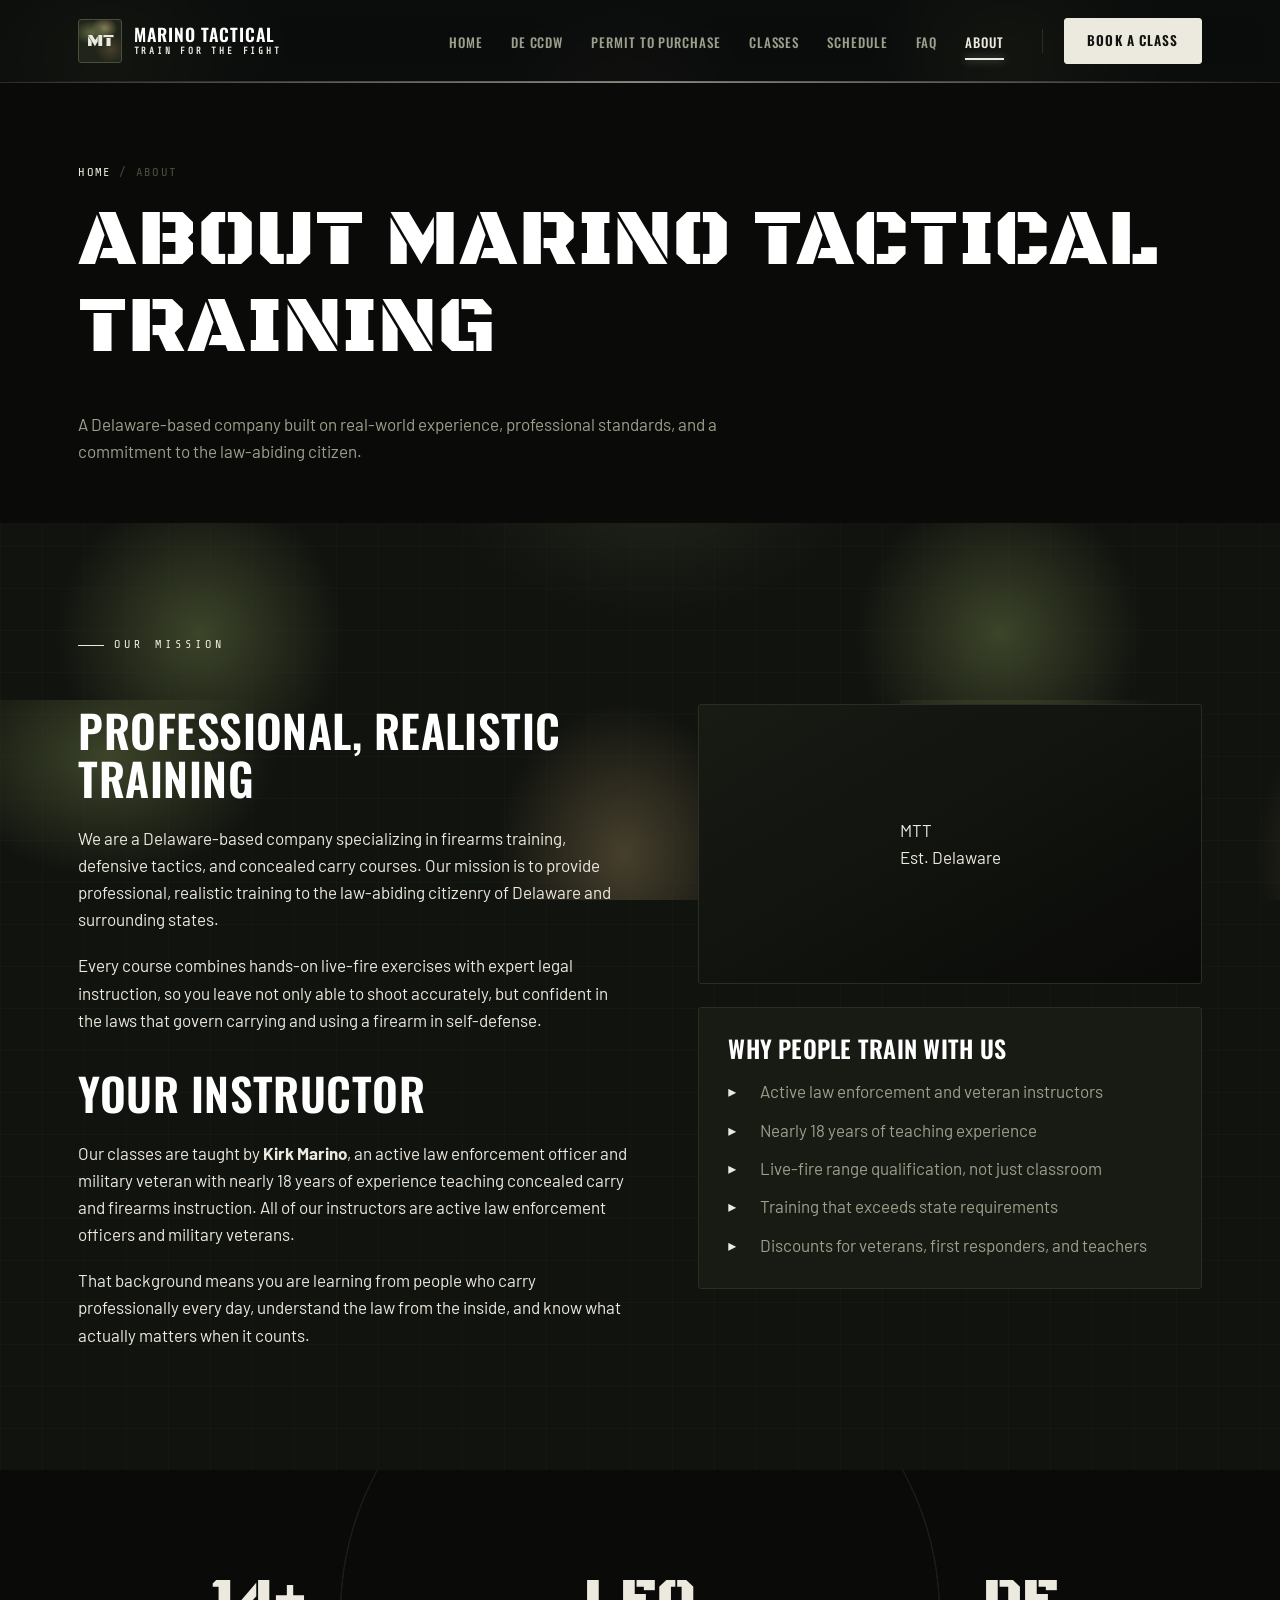
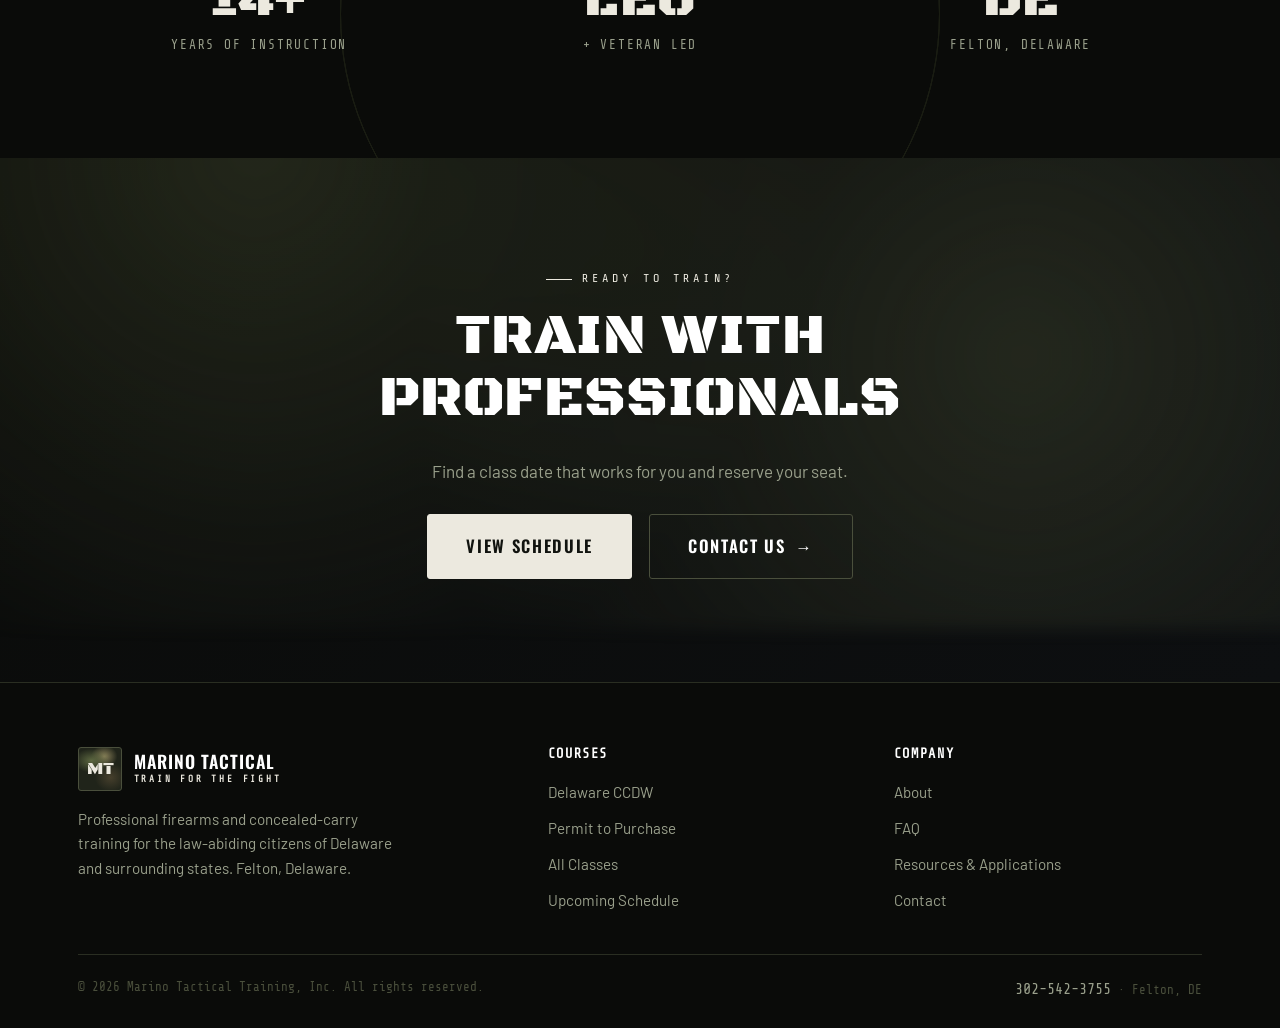
==== commit ed02da83: "Fix stale-cache 'reverted' issue: cache-bust assets + no-cache HTML The site looked like it reverted" ====
--- a/site/about.html
+++ b/site/about.html
@@ -15,7 +15,7 @@
   <link rel="preconnect" href="https://fonts.googleapis.com" />
   <link rel="preconnect" href="https://fonts.gstatic.com" crossorigin />
   <link href="https://fonts.googleapis.com/css2?family=Black+Ops+One&family=Oswald:wght@400;500;600;700&family=Barlow:wght@400;500;600;700&family=Share+Tech+Mono&display=swap" rel="stylesheet" />
-  <link rel="stylesheet" href="styles.css" />
+  <link rel="stylesheet" href="styles.css?v=718764" />
 </head>
 <body>
   <header class="site-header">
@@ -125,6 +125,6 @@
       </div>
     </div>
   </footer>
-  <script src="app.js"></script>
+  <script src="app.js?v=718764"></script>
 </body>
 </html>
--- a/site/styles.css
+++ b/site/styles.css
@@ -1,26 +1,36 @@
 /* ============================================================
-   MARINO TACTICAL TRAINING | Tactical / Operator theme
-   Gunmetal + olive + coyote + tactical orange. HUD overlays,
-   stencil headings, chaos animation layer. Performance-safe:
-   transform/opacity only, all motion gated by reduced-motion.
+   MARINO TACTICAL TRAINING | Black + Camo / Operator theme
+   Black base, camo-tone textures, stark bone-white accent.
+   HUD overlays, stencil headings, chaos animation layer.
+   Performance-safe: transform/opacity only, reduced-motion safe.
    ============================================================ */
 
 :root {
-  /* Tactical palette */
-  --black: #0a0c0d;
-  --gun: #14181b;          /* gunmetal base */
-  --gun-2: #1c2227;        /* raised panel */
-  --gun-3: #262d33;        /* border / hairline */
-  --steel: #3a444c;
-  --fog: #8c9aa3;          /* muted text */
-  --bone: #e7ebed;         /* primary text on dark */
-  --olive: #5a6340;        /* OD green */
-  --olive-bright: #8a9a5b;
-  --coyote: #b08d57;       /* coyote tan */
-  --orange: #ff6a13;       /* tactical orange accent */
-  --orange-2: #ff8534;
-  --danger: #e23b2e;
-  --go: #43c06a;
+  /* Black + camo palette (bone-white accent) */
+  --black: #0a0b09;        /* near-black, faint green undertone */
+  --gun: #11130f;          /* base */
+  --gun-2: #181b14;        /* raised panel */
+  --gun-3: #2a2e22;        /* border / hairline */
+  --steel: #4a4f3c;
+  --fog: #9aa08c;          /* muted text (warm grey-green) */
+  --bone: #ece9df;         /* primary text on dark */
+
+  /* camo tones */
+  --camo-dark: #20241a;
+  --camo-olive: #3c4429;
+  --camo-green: #5c6740;
+  --camo-tan: #8a8159;
+  --camo-brown: #463f2c;
+
+  /* ACCENT = bone/white (replaces orange everywhere it was referenced) */
+  --orange: #ece9df;       /* bone accent (var name kept to avoid churn) */
+  --orange-2: #ffffff;     /* bright white */
+  --ink: #11130f;          /* dark text for use on bone-fill buttons */
+  --olive: #4a5330;
+  --olive-bright: #6f7d49;
+  --coyote: #b9a878;
+  --danger: #d8443a;
+  --go: #6fae5a;
 
   --font-stencil: "Black Ops One", "Oswald", Impact, sans-serif;
   --font-display: "Oswald", "Arial Narrow", sans-serif;
@@ -28,14 +38,14 @@
   --font-mono: "Share Tech Mono", "Courier New", monospace;
 
   --maxw: 1200px;
-  --header-h: 74px;
+  --header-h: 82px;
   --radius: 3px;
   --ease-snap: cubic-bezier(0.22, 1, 0.36, 1);
   --ease-lux: cubic-bezier(0.77, 0, 0.175, 1);
   --ease-spring: cubic-bezier(0.34, 1.56, 0.64, 1);
   --shadow: 0 10px 40px rgba(0,0,0,0.5);
 
-  --tape: repeating-linear-gradient(45deg, var(--orange) 0 14px, #1a1205 14px 28px);
+  --tape: repeating-linear-gradient(45deg, var(--camo-green) 0 14px, var(--camo-dark) 14px 28px);
 }
 
 * { box-sizing: border-box; }
@@ -45,16 +55,22 @@
   margin: 0;
   font-family: var(--font-body);
   color: var(--bone);
-  background: var(--gun);
+  background-color: var(--gun);
   line-height: 1.6;
   font-size: 17px;
   overflow-x: hidden;
   -webkit-font-smoothing: antialiased;
-  /* faint tactical grid over the whole page */
+  /* subtle camo blotch texture + faint tactical grid */
   background-image:
-    linear-gradient(rgba(255,255,255,0.018) 1px, transparent 1px),
-    linear-gradient(90deg, rgba(255,255,255,0.018) 1px, transparent 1px);
-  background-size: 40px 40px;
+    radial-gradient(ellipse 280px 200px at 12% 8%, var(--camo-olive) 0%, transparent 60%),
+    radial-gradient(ellipse 220px 260px at 82% 22%, var(--camo-brown) 0%, transparent 58%),
+    radial-gradient(ellipse 320px 200px at 65% 70%, var(--camo-dark) 0%, transparent 62%),
+    radial-gradient(ellipse 240px 240px at 25% 88%, var(--camo-olive) 0%, transparent 60%),
+    linear-gradient(rgba(255,255,255,0.014) 1px, transparent 1px),
+    linear-gradient(90deg, rgba(255,255,255,0.014) 1px, transparent 1px);
+  background-size: 900px 700px, 760px 700px, 1000px 700px, 800px 720px, 42px 42px, 42px 42px;
+  background-repeat: repeat;
+  background-attachment: fixed, fixed, fixed, fixed, scroll, scroll;
 }
 
 img { max-width: 100%; display: block; }
@@ -141,13 +157,13 @@
 .btn:hover::after { left: 120%; }
 
 .btn--primary {
-  background: var(--orange); color: #140a02; border-color: var(--orange);
-  box-shadow: 0 0 0 0 rgba(255,106,19,0.5);
-}
-.btn--primary:hover { background: var(--orange-2); box-shadow: 0 0 28px rgba(255,106,19,0.55); }
+  background: var(--bone); color: var(--ink); border-color: var(--bone);
+  box-shadow: 0 0 0 0 rgba(236,233,223,0.4);
+}
+.btn--primary:hover { background: #fff; box-shadow: 0 0 26px rgba(236,233,223,0.4); }
 .btn--ghost { background: transparent; color: #fff; border-color: var(--steel); }
-.btn--ghost:hover { border-color: var(--orange); color: var(--orange); }
-.btn--olive { background: var(--olive); color: #fff; border-color: var(--olive); }
+.btn--ghost:hover { border-color: var(--bone); color: #fff; background: rgba(236,233,223,0.06); }
+.btn--olive { background: var(--camo-green); color: #fff; border-color: var(--camo-green); }
 .btn--olive:hover { background: var(--olive-bright); }
 .btn--lg { padding: 1.15rem 2.4rem; font-size: 1.04rem; }
 .btn .arrow { transition: transform 0.4s var(--ease-snap); }
@@ -158,7 +174,7 @@
 .btn.is-loading { color: transparent !important; pointer-events: none; }
 .btn.is-loading::before {
   content: ""; position: absolute; top: 50%; left: 50%; width: 20px; height: 20px; margin: -10px 0 0 -10px;
-  border: 2px solid rgba(20,10,2,0.35); border-top-color: #140a02; border-radius: 50%;
+  border: 2px solid rgba(17,19,15,0.3); border-top-color: var(--ink); border-radius: 50%;
   animation: spin 0.7s linear infinite;
 }
 .btn--ghost.is-loading::before, .btn--olive.is-loading::before { border-color: rgba(255,255,255,0.35); border-top-color: #fff; }
@@ -186,21 +202,39 @@
 .brand { display: flex; align-items: center; gap: 0.7rem; }
 .brand-mark {
   width: 44px; height: 44px; display: grid; place-items: center;
-  background: var(--orange); color: #140a02; border-radius: var(--radius);
-  font-family: var(--font-stencil); font-size: 1.15rem; box-shadow: 0 0 18px rgba(255,106,19,0.4);
+  color: var(--bone); border-radius: var(--radius); border: 1px solid var(--steel);
+  background:
+    radial-gradient(ellipse 30px 20px at 30% 30%, var(--camo-green) 0%, transparent 60%),
+    radial-gradient(ellipse 26px 24px at 75% 70%, var(--camo-brown) 0%, transparent 60%),
+    radial-gradient(ellipse 24px 20px at 60% 20%, var(--camo-tan) 0%, transparent 55%),
+    var(--camo-dark);
+  font-family: var(--font-stencil); font-size: 1.15rem;
 }
 .brand-name { font-family: var(--font-display); font-weight: 600; text-transform: uppercase; letter-spacing: 0.06em; font-size: 1.1rem; color: #fff; line-height: 1; }
 .brand-name span { display: block; font-family: var(--font-mono); font-size: 0.58rem; letter-spacing: 0.3em; color: var(--orange); margin-top: 4px; }
 
-.nav-links { display: flex; align-items: center; gap: 1.5rem; list-style: none; margin: 0; padding: 0; }
-.nav-links a {
-  font-family: var(--font-display); font-weight: 500; text-transform: uppercase; letter-spacing: 0.06em;
-  font-size: 0.84rem; color: var(--bone); padding: 0.4rem 0; position: relative;
-}
-.nav-links a::after { content: ""; position: absolute; left: 0; bottom: -2px; width: 0; height: 2px; background: var(--orange); transition: width 0.22s ease; }
-.nav-links a:hover::after, .nav-links a.active::after { width: 100%; }
-.nav-links a:hover, .nav-links a.active { color: var(--orange); }
-.nav-cta { margin-left: 0.3rem; }
+.nav-links { display: flex; align-items: center; gap: 1.75rem; list-style: none; margin: 0; padding: 0; }
+.nav-links > li:not(.nav-cta) > a {
+  font-family: var(--font-display); font-weight: 500; text-transform: uppercase; letter-spacing: 0.07em;
+  font-size: 0.82rem; color: var(--fog); padding: 0.55rem 0; position: relative; transition: color 0.2s ease;
+}
+/* active/hover underline tracer */
+.nav-links > li:not(.nav-cta) > a::after {
+  content: ""; position: absolute; left: 0; bottom: 0; width: 0; height: 2px;
+  background: var(--orange); box-shadow: 0 0 8px rgba(236,233,223,0.5);
+  transition: width 0.25s var(--ease-snap);
+}
+.nav-links > li:not(.nav-cta) > a:hover::after, .nav-links > li:not(.nav-cta) > a.active::after { width: 100%; }
+.nav-links > li:not(.nav-cta) > a:hover { color: #fff; }
+.nav-links > li:not(.nav-cta) > a.active { color: var(--orange); }
+
+/* divider before the CTA */
+.nav-cta { margin-left: 0.6rem; padding-left: 1.4rem; position: relative; }
+.nav-cta::before { content: ""; position: absolute; left: 0; top: 50%; transform: translateY(-50%); width: 1px; height: 24px; background: var(--gun-3); }
+/* the CTA button: force readable dark text on orange (was inheriting light grey) */
+.nav-cta .btn {
+  color: var(--ink) !important; padding: 0.7rem 1.4rem; font-size: 0.84rem; letter-spacing: 0.08em;
+}
 
 .nav-toggle { display: none; flex-direction: column; justify-content: center; gap: 5px; width: 44px; height: 44px; background: none; border: none; cursor: pointer; padding: 0; }
 .nav-toggle span { display: block; width: 26px; height: 2px; background: var(--bone); transition: transform 0.25s ease, opacity 0.2s ease, background 0.2s ease; }
@@ -216,7 +250,7 @@
     flex-direction: column; align-items: stretch; justify-content: center; gap: 0;
     padding: calc(var(--header-h) + env(safe-area-inset-top,0px)) clamp(1.4rem,7vw,3rem) calc(2rem + env(safe-area-inset-bottom,0px));
     background:
-      radial-gradient(circle at 80% 8%, rgba(255,106,19,0.16), transparent 55%),
+      radial-gradient(circle at 80% 8%, rgba(236,233,223,0.06), transparent 55%),
       linear-gradient(160deg, var(--gun), var(--black));
     background-color: var(--black);
     overflow-y: auto;
@@ -287,27 +321,43 @@
 .hero { position: relative; overflow: hidden; background: var(--black); }
 .hero-bg {
   position: absolute; inset: 0; pointer-events: none;
+  /* layered camo blotches over black */
   background:
-    radial-gradient(circle at 78% 18%, rgba(255,106,19,0.20), transparent 50%),
-    radial-gradient(circle at 15% 90%, rgba(90,99,64,0.25), transparent 55%),
-    linear-gradient(160deg, #0c0f11, #05070880);
+    radial-gradient(ellipse 340px 220px at 18% 22%, var(--camo-green) 0%, transparent 55%),
+    radial-gradient(ellipse 300px 260px at 72% 16%, var(--camo-brown) 0%, transparent 52%),
+    radial-gradient(ellipse 380px 240px at 88% 78%, var(--camo-olive) 0%, transparent 55%),
+    radial-gradient(ellipse 320px 300px at 38% 88%, var(--camo-dark) 0%, transparent 58%),
+    radial-gradient(ellipse 240px 200px at 55% 45%, var(--camo-tan) 0%, transparent 45%),
+    linear-gradient(160deg, #0c0e0a, #05060488);
+  opacity: 0.9;
+}
+/* dark vignette so headline text stays readable over camo */
+.hero::before {
+  content: ""; position: absolute; inset: 0; z-index: 1; pointer-events: none;
+  background: linear-gradient(180deg, rgba(5,6,4,0.5) 0%, rgba(5,6,4,0.2) 40%, rgba(5,6,4,0.7) 100%),
+    radial-gradient(ellipse at 30% 40%, transparent 0%, rgba(5,6,4,0.55) 100%);
 }
 .hero-scan {
-  position: absolute; inset: 0; pointer-events: none; opacity: 0.5;
-  background: repeating-linear-gradient(0deg, rgba(255,255,255,0.025) 0 2px, transparent 2px 4px);
+  position: absolute; inset: 0; pointer-events: none; opacity: 0.5; z-index: 2;
+  background: repeating-linear-gradient(0deg, rgba(255,255,255,0.022) 0 2px, transparent 2px 4px);
   mix-blend-mode: overlay;
 }
 .hero-grid {
-  position: absolute; inset: 0; pointer-events: none; will-change: transform;
-  background-image: linear-gradient(rgba(255,106,19,0.05) 1px, transparent 1px), linear-gradient(90deg, rgba(255,106,19,0.05) 1px, transparent 1px);
+  position: absolute; inset: 0; pointer-events: none; will-change: transform; z-index: 1;
+  background-image: linear-gradient(rgba(255,255,255,0.035) 1px, transparent 1px), linear-gradient(90deg, rgba(255,255,255,0.035) 1px, transparent 1px);
   background-size: 56px 56px;
   mask-image: radial-gradient(circle at 70% 35%, #000 20%, transparent 70%);
 }
-.hero-inner { position: relative; padding: clamp(4.5rem, 12vw, 9rem) 0 clamp(4rem, 9vw, 7rem); max-width: 880px; }
-.hero .eyebrow { color: var(--orange); }
+.hero-inner { position: relative; z-index: 3; padding: clamp(4.5rem, 12vw, 9rem) 0 clamp(4rem, 9vw, 7rem); max-width: 880px; }
+.hero .eyebrow { color: var(--bone); }
+.hero .eyebrow::before { background: var(--bone); }
 .hero h1 { color: #fff; margin-bottom: 0.5rem; }
-.hero h1 .accent { color: var(--orange); }
-.hero .lead { font-size: clamp(1.1rem, 2.4vw, 1.4rem); color: #b8c2c9; max-width: 640px; }
+.hero h1 .accent { color: #fff; -webkit-text-stroke: 0; position: relative; }
+/* camo-fill the accent word for a stencil-on-camo effect */
+.hero h1 .accent::after {
+  content: ""; position: absolute; left: 0; right: 0; bottom: 0.08em; height: 0.1em; background: var(--bone);
+}
+.hero .lead { font-size: clamp(1.1rem, 2.4vw, 1.4rem); color: #cfcdc0; max-width: 640px; }
 .hero-actions { display: flex; flex-wrap: wrap; gap: 1rem; margin-top: 2.2rem; }
 
 /* kinetic headline reveal */
@@ -321,11 +371,11 @@
 .d1 { transition-delay: 0.3s; } .d2 { transition-delay: 0.45s; } .d3 { transition-delay: 0.6s; }
 
 /* hero rifle-fire SVG layer */
-.hero-fire { position: absolute; left: 0; right: 0; top: 46%; height: 4px; pointer-events: none; z-index: 2; }
+.hero-fire { position: absolute; left: 0; right: 0; top: 46%; height: 4px; pointer-events: none; z-index: 3; }
 .tracer {
   position: absolute; top: 0; left: -200px; width: 160px; height: 2px;
-  background: linear-gradient(90deg, transparent, var(--orange) 40%, #fff 90%);
-  box-shadow: 0 0 12px var(--orange); opacity: 0;
+  background: linear-gradient(90deg, transparent, rgba(236,233,223,0.7) 40%, #fff 90%);
+  box-shadow: 0 0 12px rgba(255,255,255,0.8); opacity: 0;
 }
 .tracer.fire { animation: tracer-fly 0.7s var(--ease-snap) forwards; }
 @keyframes tracer-fly {
@@ -413,7 +463,7 @@
 @media (max-width:820px){ .split, .split--rev { grid-template-columns: 1fr; } .split--rev .split-media { order: 0; } }
 .split-media {
   position: relative; min-height: 340px; border: 1px solid var(--gun-3); border-radius: var(--radius); overflow: hidden;
-  background: linear-gradient(150deg, var(--gun-2), var(--black)), radial-gradient(circle at 30% 25%, rgba(255,106,19,0.15), transparent 60%);
+  background: linear-gradient(150deg, var(--gun-2), var(--black)), radial-gradient(circle at 30% 25%, rgba(92,103,64,0.25), transparent 60%);
   display: grid; place-items: center;
 }
 .split-media .seal { text-align: center; }
@@ -423,8 +473,8 @@
 .split-media .seal::before {
   content: ""; position: absolute; inset: 0; pointer-events: none;
   background:
-    linear-gradient(transparent 49.5%, rgba(255,106,19,0.25) 50%, transparent 50.5%),
-    linear-gradient(90deg, transparent 49.5%, rgba(255,106,19,0.25) 50%, transparent 50.5%);
+    linear-gradient(transparent 49.5%, rgba(236,233,223,0.18) 50%, transparent 50.5%),
+    linear-gradient(90deg, transparent 49.5%, rgba(236,233,223,0.18) 50%, transparent 50.5%);
 }
 
 .prose { max-width: 760px; }
@@ -432,7 +482,7 @@
 .prose h3 { margin-top: 1.6rem; color: var(--coyote); }
 .prose ul { padding-left: 1.3rem; color: var(--fog); }
 .prose li { margin-bottom: 0.4rem; }
-.callout { background: rgba(255,106,19,0.07); border-left: 3px solid var(--orange); border-radius: var(--radius); padding: 1.1rem 1.4rem; margin: 1.6rem 0; color: var(--fog); }
+.callout { background: rgba(236,233,223,0.05); border-left: 3px solid var(--orange); border-radius: var(--radius); padding: 1.1rem 1.4rem; margin: 1.6rem 0; color: var(--fog); }
 .callout strong { color: #fff; }
 
 /* cost table */
@@ -486,23 +536,23 @@
 .contact-grid { display: grid; grid-template-columns: 1fr 1fr; gap: clamp(2rem,5vw,3.5rem); }
 @media (max-width:820px){ .contact-grid { grid-template-columns: 1fr; } }
 .contact-detail { display: flex; gap: 1rem; margin-bottom: 1.6rem; }
-.contact-detail .ic { flex: none; width: 46px; height: 46px; border-radius: var(--radius); background: rgba(255,106,19,0.12); color: var(--orange); display: grid; place-items: center; border: 1px solid var(--gun-3); }
+.contact-detail .ic { flex: none; width: 46px; height: 46px; border-radius: var(--radius); background: rgba(236,233,223,0.08); color: var(--orange); display: grid; place-items: center; border: 1px solid var(--gun-3); }
 .contact-detail h4 { margin: 0 0 0.15rem; font-family: var(--font-display); color: #fff; }
 .contact-detail p { margin: 0; color: var(--fog); }
 .form { display: grid; gap: 1.1rem; }
 .field label { display: block; font-family: var(--font-mono); text-transform: uppercase; letter-spacing: 0.08em; font-size: 0.78rem; margin-bottom: 0.4rem; color: var(--fog); }
 .field input, .field textarea, .field select { width: 100%; padding: 0.85rem 0.95rem; border: 1px solid var(--gun-3); border-radius: var(--radius); font-family: var(--font-body); font-size: 16px; color: var(--bone); background: var(--black); transition: border-color 0.2s ease, box-shadow 0.2s ease; }
-.field input:focus, .field textarea:focus, .field select:focus { outline: none; border-color: var(--orange); box-shadow: 0 0 0 3px rgba(255,106,19,0.15); }
+.field input:focus, .field textarea:focus, .field select:focus { outline: none; border-color: var(--orange); box-shadow: 0 0 0 3px rgba(92,103,64,0.25); }
 .field textarea { min-height: 130px; resize: vertical; }
 
 /* map */
 .map-section { padding: 0; }
 .map-wrap { display: grid; grid-template-columns: 1fr 1fr; min-height: 460px; }
 @media (max-width:820px){ .map-wrap { grid-template-columns: 1fr; } }
-.map-frame { position: relative; min-height: 360px; background: repeating-linear-gradient(0deg, transparent 0 38px, rgba(255,106,19,0.05) 38px 39px), repeating-linear-gradient(90deg, transparent 0 38px, rgba(255,106,19,0.05) 38px 39px), var(--black); }
+.map-frame { position: relative; min-height: 360px; background: repeating-linear-gradient(0deg, transparent 0 38px, rgba(236,233,223,0.04) 38px 39px), repeating-linear-gradient(90deg, transparent 0 38px, rgba(236,233,223,0.04) 38px 39px), var(--black); }
 .map-frame iframe { position: absolute; inset: 0; width: 100%; height: 100%; border: 0; filter: grayscale(0.4) invert(0.92) hue-rotate(180deg) contrast(0.9); }
-.map-frame .map-pin { position: absolute; top: 50%; left: 50%; transform: translate(-50%,-100%); color: var(--orange); pointer-events: none; z-index: 1; filter: drop-shadow(0 0 8px rgba(255,106,19,0.6)); }
-.map-link { position: absolute; right: 14px; bottom: 14px; z-index: 2; background: var(--orange); color: #140a02; font-family: var(--font-display); text-transform: uppercase; letter-spacing: 0.06em; font-size: 0.78rem; padding: 0.5rem 0.9rem; border-radius: var(--radius); }
+.map-frame .map-pin { position: absolute; top: 50%; left: 50%; transform: translate(-50%,-100%); color: var(--orange); pointer-events: none; z-index: 1; filter: drop-shadow(0 0 8px rgba(236,233,223,0.5)); }
+.map-link { position: absolute; right: 14px; bottom: 14px; z-index: 2; background: var(--orange); color: var(--ink); font-family: var(--font-display); text-transform: uppercase; letter-spacing: 0.06em; font-size: 0.78rem; padding: 0.5rem 0.9rem; border-radius: var(--radius); }
 .map-info { background: var(--gun-2); display: flex; flex-direction: column; justify-content: center; padding: clamp(2.2rem,5vw,3.6rem); }
 .map-info h2 { color: #fff; }
 
@@ -510,7 +560,7 @@
 .cta-final, .cta-band { position: relative; overflow: hidden; background: linear-gradient(135deg, var(--black), #0d0f11); text-align: center; }
 .cta-band h2 { color: #fff; }
 .cta-band .container { position: relative; }
-.cta-aura { position: absolute; inset: -40% -10% auto -10%; height: 130%; background: radial-gradient(circle at 25% 30%, rgba(255,106,19,0.22), transparent 45%), radial-gradient(circle at 75% 60%, rgba(90,99,64,0.3), transparent 50%); filter: blur(8px); animation: aura-drift 14s ease-in-out infinite alternate; pointer-events: none; }
+.cta-aura { position: absolute; inset: -40% -10% auto -10%; height: 130%; background: radial-gradient(circle at 25% 30%, rgba(92,103,64,0.3), transparent 45%), radial-gradient(circle at 75% 60%, rgba(90,99,64,0.3), transparent 50%); filter: blur(8px); animation: aura-drift 14s ease-in-out infinite alternate; pointer-events: none; }
 @keyframes aura-drift { 0%{transform:translate3d(-2%,-1%,0) scale(1)} 100%{transform:translate3d(3%,2%,0) scale(1.08)} }
 .cta-inner { position: relative; max-width: 720px; margin: 0 auto; }
 .cta-inner h2 { font-size: clamp(2.2rem,6vw,3.6rem); }
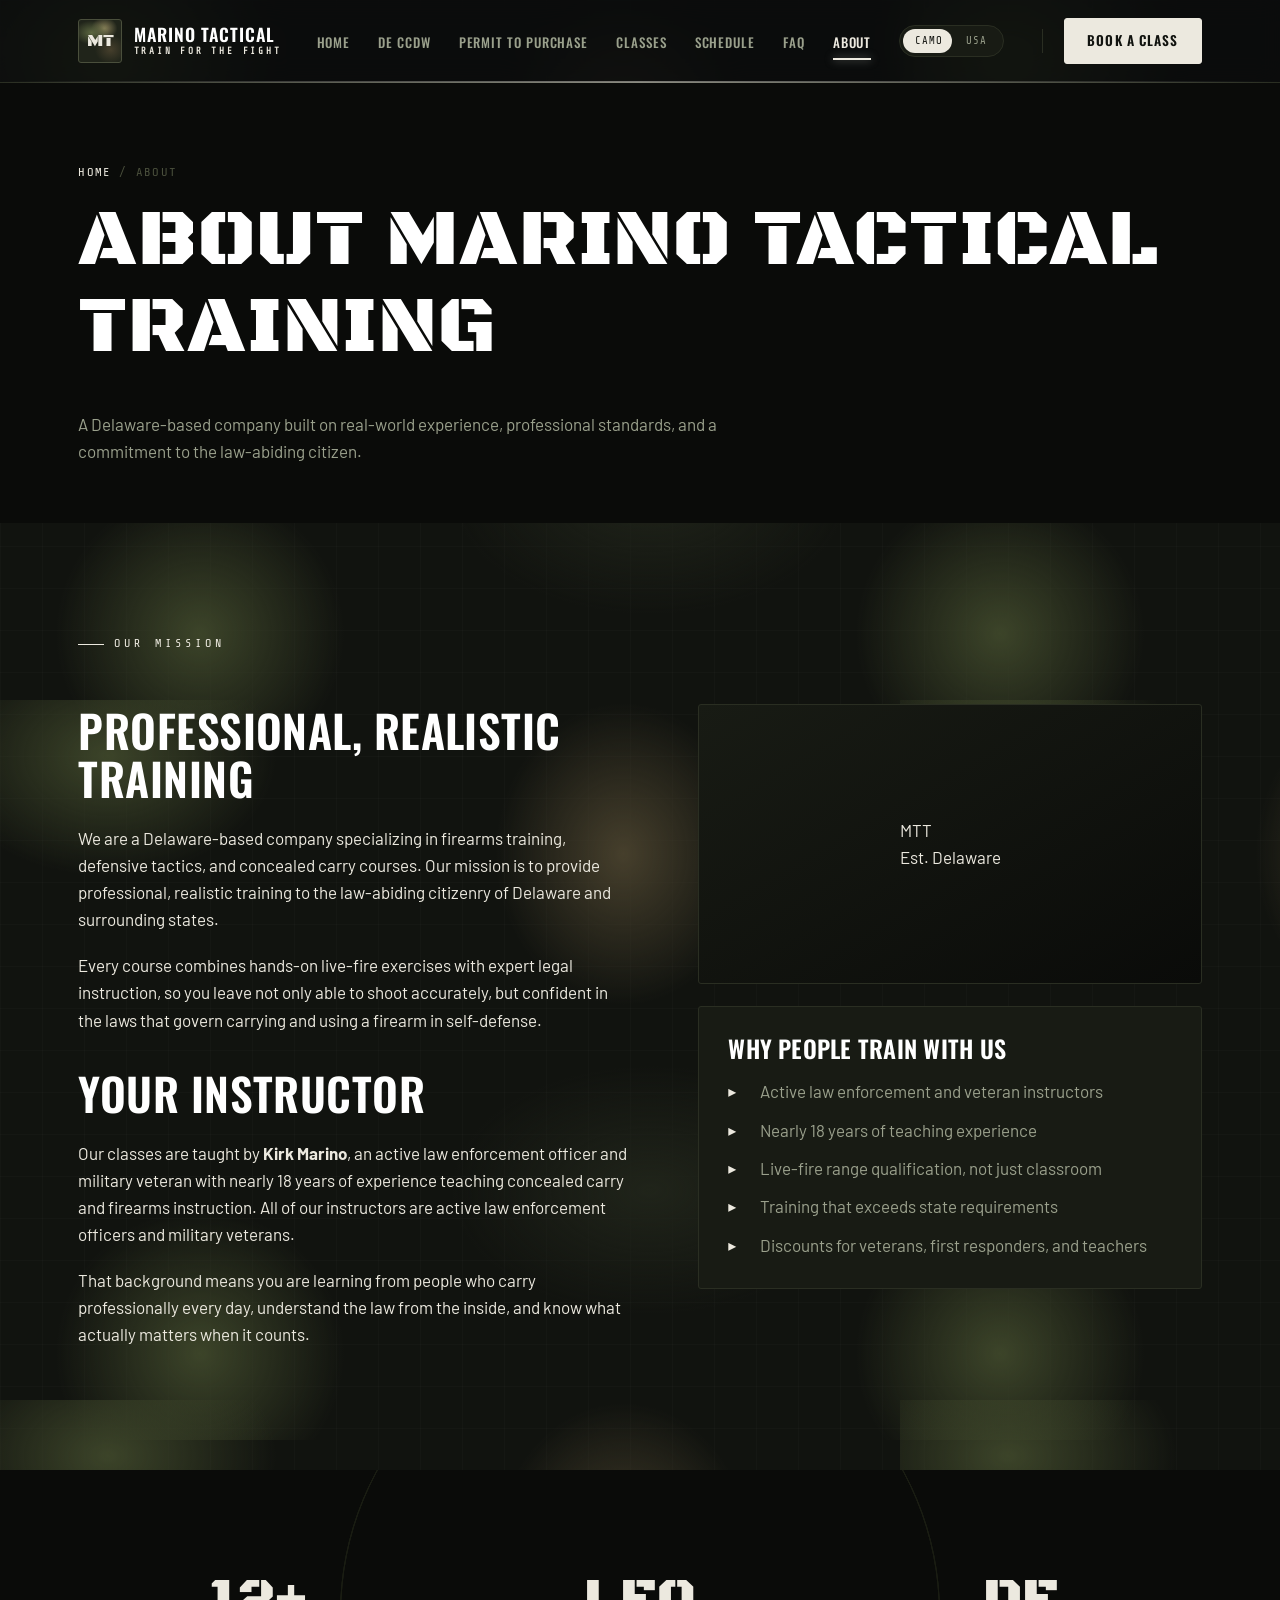
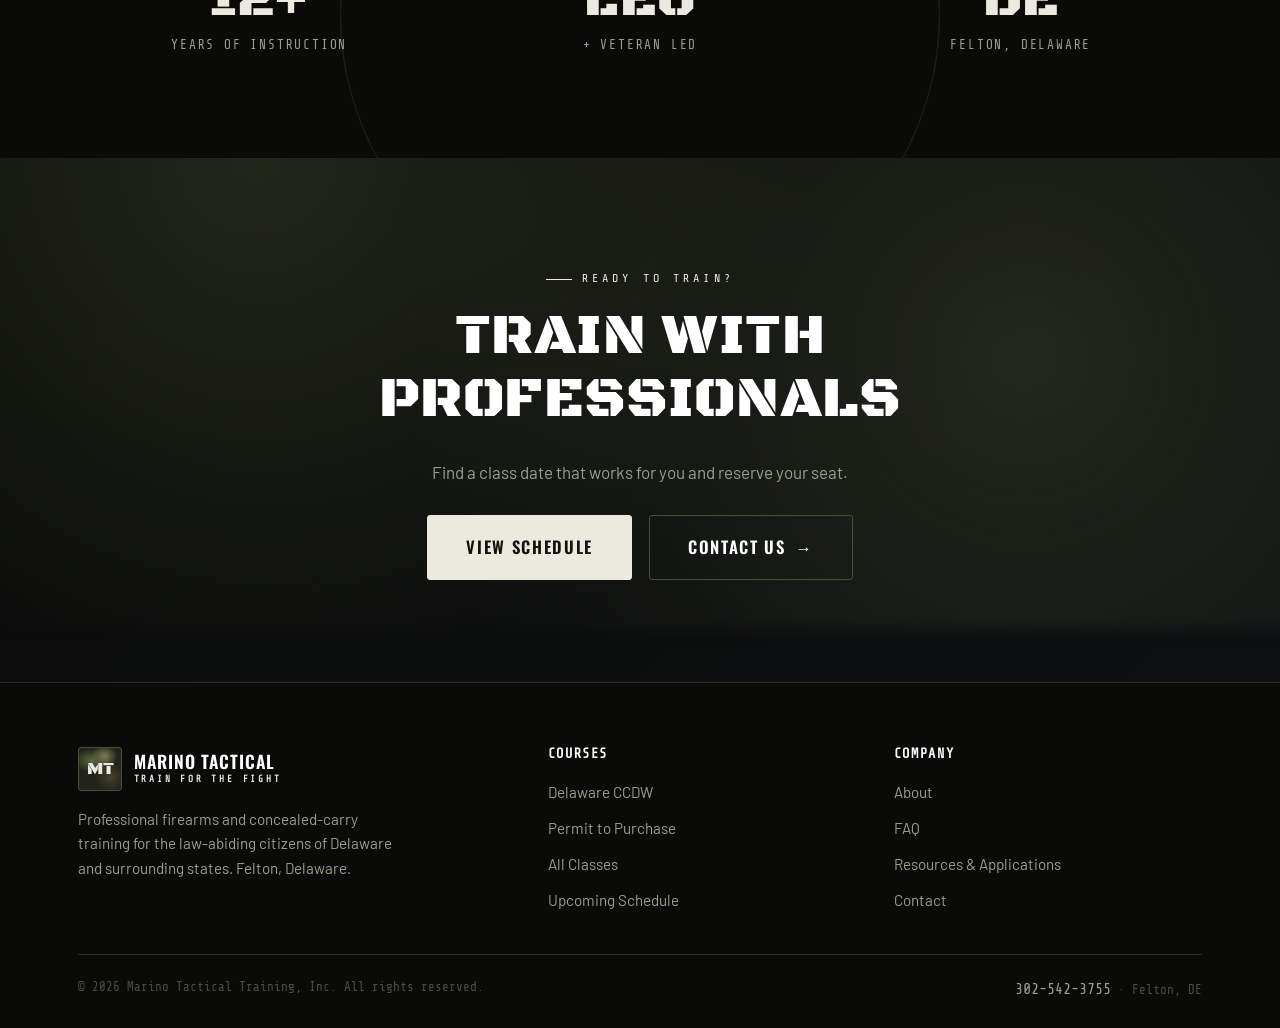
==== commit 19eee301: "Add patriotic (USA) theme toggle + performance hardening - New red/white/blue 'USA' theme toggled by" ====
--- a/site/about.html
+++ b/site/about.html
@@ -1,6 +1,7 @@
 <!DOCTYPE html>
 <html lang="en">
 <head>
+  <script>(function(){try{var t=localStorage.getItem("mtt-theme");if(t==="usa")document.documentElement.setAttribute("data-theme","usa");}catch(e){}})();</script>
   <meta charset="UTF-8" />
   <meta name="viewport" content="width=device-width, initial-scale=1.0, viewport-fit=cover" />
   <meta name="robots" content="noindex, nofollow" />
@@ -15,7 +16,7 @@
   <link rel="preconnect" href="https://fonts.googleapis.com" />
   <link rel="preconnect" href="https://fonts.gstatic.com" crossorigin />
   <link href="https://fonts.googleapis.com/css2?family=Black+Ops+One&family=Oswald:wght@400;500;600;700&family=Barlow:wght@400;500;600;700&family=Share+Tech+Mono&display=swap" rel="stylesheet" />
-  <link rel="stylesheet" href="styles.css?v=718764" />
+  <link rel="stylesheet" href="styles.css?v=664283" />
 </head>
 <body>
   <header class="site-header">
@@ -33,6 +34,8 @@
         <li><a href="schedule.html" data-num="05">Schedule</a></li>
         <li><a href="faq.html" data-num="06">FAQ</a></li>
         <li><a href="about.html" class="active" data-num="07">About</a></li>
+        <li class="nav-theme"><button class="theme-toggle" aria-label="Switch theme" aria-pressed="false"><span class="tt-knob"></span><span class="tt-opt tt-camo">Camo</span><span class="tt-opt tt-usa">USA</span></button></li>
+
         <li class="nav-cta"><a href="contact.html" class="btn btn--primary">Book a Class</a></li>
       </ul>
     </div>
@@ -125,6 +128,6 @@
       </div>
     </div>
   </footer>
-  <script src="app.js?v=718764"></script>
+  <script src="app.js?v=664283"></script>
 </body>
 </html>
--- a/site/styles.css
+++ b/site/styles.css
@@ -46,6 +46,42 @@
   --shadow: 0 10px 40px rgba(0,0,0,0.5);
 
   --tape: repeating-linear-gradient(45deg, var(--camo-green) 0 14px, var(--camo-dark) 14px 28px);
+
+  /* theme transition */
+  --theme-fade: background-color 0.4s ease, color 0.4s ease, border-color 0.4s ease;
+}
+
+/* =========================================================
+   PATRIOTIC (USA) THEME  |  red / white / blue, full flag
+   Toggled via <html data-theme="usa">. Overrides the vars
+   so the entire site recolors with no markup changes.
+   ========================================================= */
+:root[data-theme="usa"] {
+  --black: #081226;        /* deep navy */
+  --gun: #0a1b3d;          /* navy base */
+  --gun-2: #102a55;        /* raised panel */
+  --gun-3: #1d3e75;        /* border / hairline */
+  --steel: #3f63a8;
+  --fog: #aebfe0;          /* muted blue-grey text */
+  --bone: #ffffff;         /* primary text */
+
+  /* "camo" tone slots reused as flag tones (stars + stripes) */
+  --camo-dark: #0a1b3d;    /* navy */
+  --camo-olive: #15306a;
+  --camo-green: #b22234;   /* old-glory red */
+  --camo-tan: #ffffff;     /* white */
+  --camo-brown: #3c2a55;
+
+  --orange: #ef3340;       /* red accent (replaces bone) */
+  --orange-2: #ff4d59;     /* bright red */
+  --ink: #081226;          /* dark text on white-fill buttons */
+  --olive: #b22234;        /* red */
+  --olive-bright: #d62b3a;
+  --coyote: #ffd34e;       /* gold star */
+  --danger: #ff5247;
+  --go: #4cc46a;
+
+  --tape: repeating-linear-gradient(90deg, #b22234 0 30px, #ffffff 30px 60px);
 }
 
 * { box-sizing: border-box; }
@@ -70,7 +106,8 @@
     linear-gradient(90deg, rgba(255,255,255,0.014) 1px, transparent 1px);
   background-size: 900px 700px, 760px 700px, 1000px 700px, 800px 720px, 42px 42px, 42px 42px;
   background-repeat: repeat;
-  background-attachment: fixed, fixed, fixed, fixed, scroll, scroll;
+  /* NOTE: no background-attachment:fixed — it forces a full repaint every
+     scroll frame and tanks FPS on mobile. The texture scrolls with content. */
 }
 
 img { max-width: 100%; display: block; }
@@ -596,12 +633,110 @@
 .reveal-stagger.in > *:nth-child(5){transition-delay:.33s}
 .reveal-stagger.in > *:nth-child(6){transition-delay:.40s}
 
-/* mobile hardening */
+/* =========================================================
+   THEME TOGGLE button (in nav)
+   ========================================================= */
+.theme-toggle {
+  display: inline-flex; align-items: center; gap: 0; cursor: pointer;
+  border: 1px solid var(--gun-3); border-radius: 100px; padding: 3px; background: var(--gun-2);
+  font-family: var(--font-mono); position: relative; overflow: hidden;
+}
+.theme-toggle .tt-opt {
+  font-size: 0.66rem; letter-spacing: 0.1em; text-transform: uppercase;
+  padding: 0.35rem 0.7rem; border-radius: 100px; color: var(--fog); z-index: 1; transition: color 0.3s ease;
+  min-width: 46px; text-align: center;
+}
+.theme-toggle .tt-knob {
+  position: absolute; top: 3px; bottom: 3px; left: 3px; width: calc(50% - 3px);
+  background: var(--orange); border-radius: 100px; transition: transform 0.35s var(--ease-spring), background 0.3s ease; z-index: 0;
+}
+:root[data-theme="usa"] .theme-toggle .tt-knob { transform: translateX(100%); }
+/* active label gets dark text over the knob */
+.theme-toggle .tt-camo { color: var(--ink); }
+:root[data-theme="usa"] .theme-toggle .tt-camo { color: var(--fog); }
+:root[data-theme="usa"] .theme-toggle .tt-usa { color: #fff; }
+.theme-toggle:hover { border-color: var(--steel); }
+.nav-theme { display: flex; align-items: center; }
+/* mobile: center the toggle in the overlay menu, give it room */
+@media (max-width: 960px) {
+  .nav-theme { justify-content: center; padding: 1.4rem 0 0.4rem; opacity: 1 !important; transform: none !important; }
+  .nav-theme .theme-toggle { transform: scale(1.15); }
+}
+
+/* smooth recolor when theme flips */
+body, .site-header, .card, .section--panel, .btn, .hero-bg, .nav-links a, .field input, .field select, .field textarea {
+  transition: var(--theme-fade);
+}
+
+/* =========================================================
+   USA THEME textures (override camo backgrounds)
+   ========================================================= */
+:root[data-theme="usa"] body {
+  background-color: var(--gun);
+  /* faint star field + subtle stripe wash */
+  background-image:
+    radial-gradient(circle at 12% 12%, rgba(255,255,255,0.05) 0 1.5px, transparent 2px),
+    radial-gradient(circle at 32% 26%, rgba(255,255,255,0.045) 0 1.5px, transparent 2px),
+    radial-gradient(circle at 68% 18%, rgba(255,255,255,0.045) 0 1.5px, transparent 2px),
+    radial-gradient(circle at 85% 34%, rgba(255,255,255,0.04) 0 1.5px, transparent 2px),
+    radial-gradient(circle at 50% 50%, rgba(255,255,255,0.04) 0 1.5px, transparent 2px),
+    radial-gradient(ellipse 300px 200px at 85% 80%, rgba(178,34,52,0.16) 0%, transparent 60%),
+    radial-gradient(ellipse 320px 220px at 10% 75%, rgba(60,80,150,0.22) 0%, transparent 60%),
+    linear-gradient(rgba(255,255,255,0.015) 1px, transparent 1px),
+    linear-gradient(90deg, rgba(255,255,255,0.015) 1px, transparent 1px);
+  background-size: 180px 180px, 220px 220px, 260px 260px, 200px 200px, 300px 300px, 900px 700px, 900px 700px, 42px 42px, 42px 42px;
+}
+:root[data-theme="usa"] .hero-bg {
+  background:
+    radial-gradient(ellipse 360px 240px at 16% 24%, rgba(178,34,52,0.28) 0%, transparent 55%),
+    radial-gradient(ellipse 320px 260px at 80% 70%, rgba(40,60,140,0.4) 0%, transparent 55%),
+    radial-gradient(circle at 30% 30%, rgba(255,255,255,0.06) 0 2px, transparent 3px),
+    radial-gradient(circle at 62% 22%, rgba(255,255,255,0.05) 0 2px, transparent 3px),
+    radial-gradient(circle at 75% 48%, rgba(255,255,255,0.05) 0 2px, transparent 3px),
+    linear-gradient(160deg, #0a1733, #050b1c);
+  background-size: auto, auto, 90px 90px, 130px 130px, 110px 110px, auto;
+  opacity: 1;
+}
+/* red/white/blue stripe accent on the header tracer line */
+:root[data-theme="usa"] .site-header::after {
+  background: linear-gradient(90deg, #b22234 0 33%, #ffffff 33% 66%, #3c3b6e 66% 100%);
+  opacity: 0.8;
+}
+/* hero grid -> subtle white */
+:root[data-theme="usa"] .hero-grid {
+  background-image: linear-gradient(rgba(255,255,255,0.04) 1px, transparent 1px), linear-gradient(90deg, rgba(255,255,255,0.04) 1px, transparent 1px);
+}
+/* stencil accent word goes red in USA mode */
+:root[data-theme="usa"] .hero h1 .accent { color: var(--orange); }
+:root[data-theme="usa"] .hero h1 .accent::after { background: var(--orange); }
+/* brand mark becomes a flag chip */
+:root[data-theme="usa"] .brand-mark {
+  border-color: rgba(255,255,255,0.4); color: #fff;
+  background:
+    linear-gradient(0deg, #b22234 0 16.6%, #fff 16.6% 33.3%, #b22234 33.3% 50%, #fff 50% 66.6%, #b22234 66.6% 83.3%, #fff 83.3% 100%);
+}
+:root[data-theme="usa"] .brand-mark { color: #0a1b3d; text-shadow: 0 1px 2px rgba(255,255,255,0.6); }
+/* price band tape becomes stripes (already via --tape) */
+
+/* off-screen sections skip rendering work (perf) */
+.section { content-visibility: auto; contain-intrinsic-size: auto 600px; }
+.hero, .site-header { content-visibility: visible; } /* never defer above-the-fold */
+
+/* mobile hardening + performance */
 @media (max-width: 600px) {
   body { font-size: 16px; }
   .section { padding: clamp(2.8rem,9vw,4rem) 0; }
   .btn, .nav-links a, .faq-q, .link-cards a, .map-link { min-height: 44px; }
   .hero-badge { min-width: 50%; }
+}
+/* On touch / coarse pointers, drop the continuous + GPU-heavy effects that
+   cause scroll jank. Keep the look; remove the cost. */
+@media (hover: none), (pointer: coarse) {
+  .radar { display: none; }
+  .cta-aura { animation: none; }
+  .hero-scan { display: none; }
+  .tracer { display: none; }
+  .hero-grid { display: none; }
 }
 
 /* reduced motion */
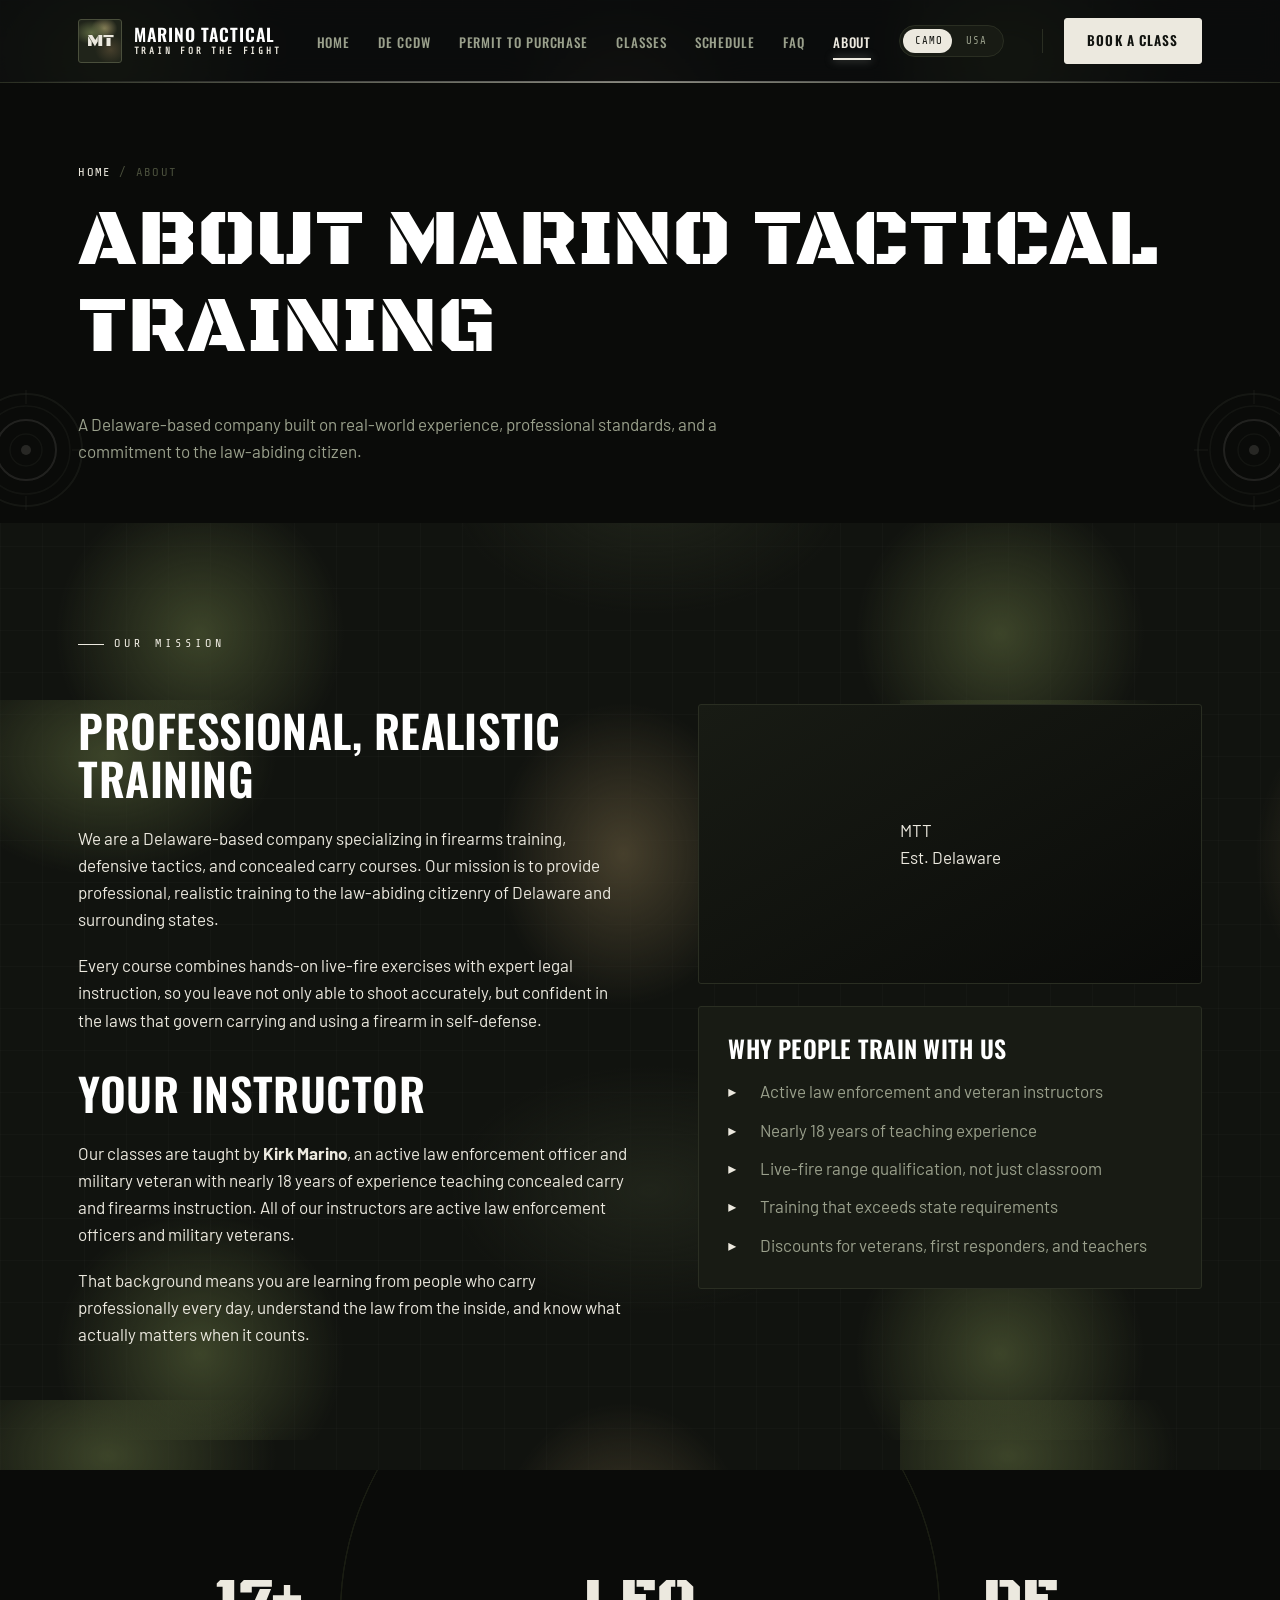
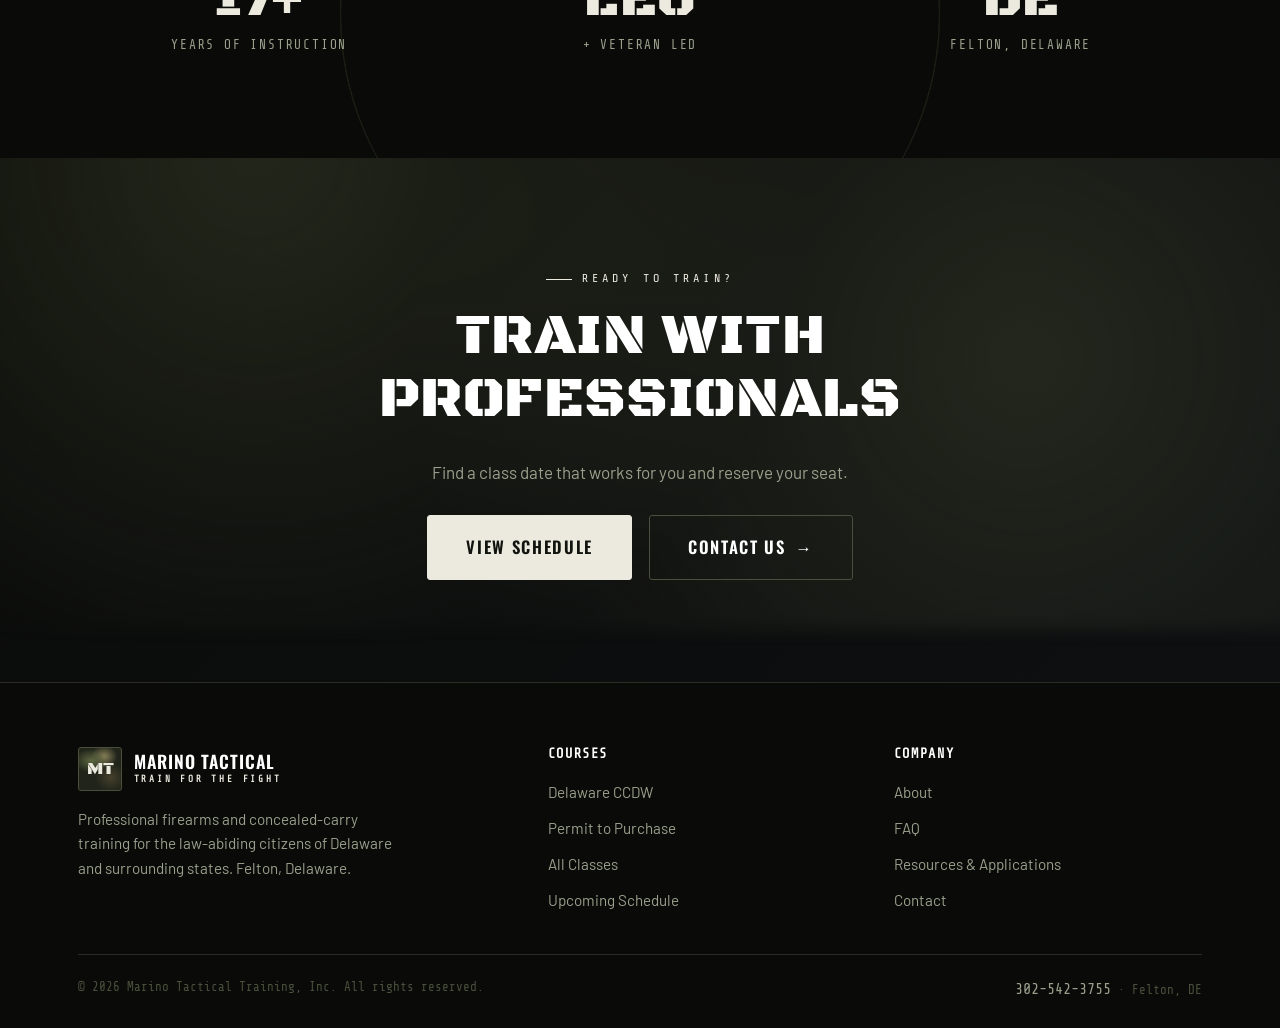
==== commit 47278d08: "Better pistol cursor, impact bullet holes, edge targets; remove red map pin - Redesigned the cursor " ====
--- a/site/about.html
+++ b/site/about.html
@@ -16,7 +16,7 @@
   <link rel="preconnect" href="https://fonts.googleapis.com" />
   <link rel="preconnect" href="https://fonts.gstatic.com" crossorigin />
   <link href="https://fonts.googleapis.com/css2?family=Black+Ops+One&family=Oswald:wght@400;500;600;700&family=Barlow:wght@400;500;600;700&family=Share+Tech+Mono&display=swap" rel="stylesheet" />
-  <link rel="stylesheet" href="styles.css?v=664283" />
+  <link rel="stylesheet" href="styles.css?v=300718" />
 </head>
 <body>
   <header class="site-header">
@@ -128,6 +128,6 @@
       </div>
     </div>
   </footer>
-  <script src="app.js?v=664283"></script>
+  <script src="app.js?v=300718"></script>
 </body>
 </html>
--- a/site/styles.css
+++ b/site/styles.css
@@ -324,35 +324,79 @@
 
 /* ---------- Pistol cursor (desktop pointer only) ---------- */
 .pistol-cursor {
-  position: fixed; top: 0; left: 0; width: 56px; height: 56px;
+  position: fixed; top: 0; left: 0; width: 58px; height: 46px;
   pointer-events: none; z-index: 9999; opacity: 0;
-  transform: translate(-14px, -10px) rotate(0deg);
   transition: opacity 0.2s ease, filter 0.15s ease;
-  filter: drop-shadow(0 3px 5px rgba(0,0,0,0.6));
+  filter: drop-shadow(0 2px 4px rgba(0,0,0,0.7));
   will-change: transform;
 }
 .pistol-cursor.on { opacity: 1; }
-.pistol-cursor.hot { filter: drop-shadow(0 0 6px var(--orange)) drop-shadow(0 3px 5px rgba(0,0,0,0.6)); }
-/* recoil kick on click */
-.pistol-cursor.kick .pistol-body { animation: pistol-kick 0.22s var(--ease-snap); }
-@keyframes pistol-kick { 0% { transform: translateX(0) rotate(0); } 35% { transform: translateX(-7px) rotate(-12deg); } 100% { transform: translateX(0) rotate(0); } }
-.pistol-cursor .muzzle { transform-origin: left center; opacity: 0; }
-.pistol-cursor.kick .muzzle { animation: muzzle-flash 0.2s ease forwards; }
-@keyframes muzzle-flash { 0% { opacity: 0; transform: scale(0.4); } 30% { opacity: 1; transform: scale(1.1); } 100% { opacity: 0; transform: scale(0.6); } }
+.pistol-cursor.hot { filter: drop-shadow(0 0 7px var(--orange)) drop-shadow(0 2px 4px rgba(0,0,0,0.7)); }
+.pistol-cursor .pistol-body { transform-box: fill-box; transform-origin: 70% 50%; }
+.pistol-cursor.kick .pistol-body { animation: pistol-kick 0.2s var(--ease-snap); }
+@keyframes pistol-kick {
+  0% { transform: translateX(0) rotate(0); }
+  30% { transform: translateX(-6px) translateY(-2px) rotate(-13deg); }
+  100% { transform: translateX(0) rotate(0); }
+}
+.pistol-cursor .muzzle { transform-box: fill-box; transform-origin: left center; opacity: 0; }
+.pistol-cursor.kick .muzzle { animation: muzzle-flash 0.18s ease forwards; }
+@keyframes muzzle-flash { 0% { opacity: 0; transform: scale(0.3); } 30% { opacity: 1; transform: scale(1.15); } 100% { opacity: 0; transform: scale(0.6); } }
 
 @media (hover: hover) and (pointer: fine) {
   .cursor-on, .cursor-on * { cursor: none !important; }
 }
 
-/* bullet-hole click marks */
+/* ---------- Bullet-hole impact (core + cracks + debris) ---------- */
 .bullet-hole {
-  position: fixed; width: 22px; height: 22px; margin: -11px 0 0 -11px; pointer-events: none; z-index: 9998;
-  background: radial-gradient(circle, #000 0 32%, rgba(0,0,0,0.85) 40%, rgba(40,30,20,0.5) 60%, transparent 72%);
-  border-radius: 50%;
-  animation: hole-pop 0.18s var(--ease-snap), hole-fade 3s ease forwards;
+  position: fixed; width: 0; height: 0; pointer-events: none; z-index: 9998;
+  animation: hole-pop 0.16s var(--ease-snap), hole-fade 3.2s ease forwards;
+}
+.bullet-hole .hole-core {
+  position: absolute; left: -11px; top: -11px; width: 22px; height: 22px; border-radius: 50%;
+  background:
+    radial-gradient(circle at 45% 42%, #000 0 26%, #0a0a0a 30%, rgba(60,52,38,0.9) 42%, rgba(90,80,58,0.55) 56%, transparent 72%);
+  box-shadow: inset 0 0 5px rgba(0,0,0,0.9), 0 0 3px rgba(0,0,0,0.5);
+}
+.bullet-hole .crack {
+  position: absolute; left: 0; top: 0; height: 1.5px; transform-origin: left center;
+  background: linear-gradient(90deg, rgba(20,18,14,0.95), rgba(120,108,82,0.5) 60%, transparent);
+}
+.bullet-hole .speck {
+  position: absolute; left: -1px; top: -1px; width: 2.5px; height: 2.5px; border-radius: 50%;
+  background: var(--coyote);
+  animation: speck-fly 0.5s var(--ease-snap) forwards;
+}
+@keyframes speck-fly {
+  to { transform: rotate(var(--a)) translateX(16px); opacity: 0; }
 }
 @keyframes hole-pop { from { transform: scale(0.2); } to { transform: scale(1); } }
-@keyframes hole-fade { 0%,70% { opacity: 1; } 100% { opacity: 0; } }
+@keyframes hole-fade { 0%,68% { opacity: 1; } 100% { opacity: 0; } }
+
+/* ---------- Edge shooting targets (desktop decor) ---------- */
+.edge-targets { --tgt-accent: var(--orange); }
+:root[data-theme="usa"] .edge-targets { --tgt-accent: #b22234; }
+.edge-target {
+  position: fixed; top: 50%; width: 120px; height: 120px; z-index: 1; pointer-events: none;
+  color: var(--fog); opacity: 0.16;
+  transform: translateY(-50%);
+  animation: tgt-breathe 6s ease-in-out infinite;
+}
+.edge-target--l { left: -34px; }
+.edge-target--r { right: -34px; }
+.edge-target svg { width: 100%; height: 100%; display: block; }
+@keyframes tgt-breathe {
+  0%,100% { transform: translateY(-50%) scale(1); opacity: 0.13; }
+  50% { transform: translateY(-50%) scale(1.04); opacity: 0.2; }
+}
+.edge-target.hit { animation: tgt-hit 0.45s var(--ease-snap); }
+@keyframes tgt-hit {
+  0% { transform: translateY(-50%) scale(1); opacity: 0.5; }
+  40% { transform: translateY(-50%) scale(1.12); opacity: 0.6; }
+  100% { transform: translateY(-50%) scale(1); opacity: 0.16; }
+}
+/* hide edge targets below desktop */
+@media (max-width: 1100px) { .edge-targets { display: none; } }
 
 /* ---------- HERO ---------- */
 .hero { position: relative; overflow: hidden; background: var(--black); }
@@ -743,7 +787,7 @@
 @media (prefers-reduced-motion: reduce) {
   *, *::before, *::after { animation-duration: 0.01ms !important; animation-iteration-count: 1 !important; transition-duration: 0.01ms !important; }
   .reveal, .reveal-stagger > *, .kinetic .line > span, .fade-up, .nav-links.open li { opacity: 1 !important; transform: none !important; }
-  .cta-aura, .hero-grid, .radar span, .tracer { animation: none !important; }
-  .xhair, .bullet-hole { display: none !important; }
+  .cta-aura, .hero-grid, .radar span, .tracer, .edge-target { animation: none !important; }
+  .pistol-cursor, .bullet-hole, .edge-targets { display: none !important; }
   html { scroll-behavior: auto; }
 }
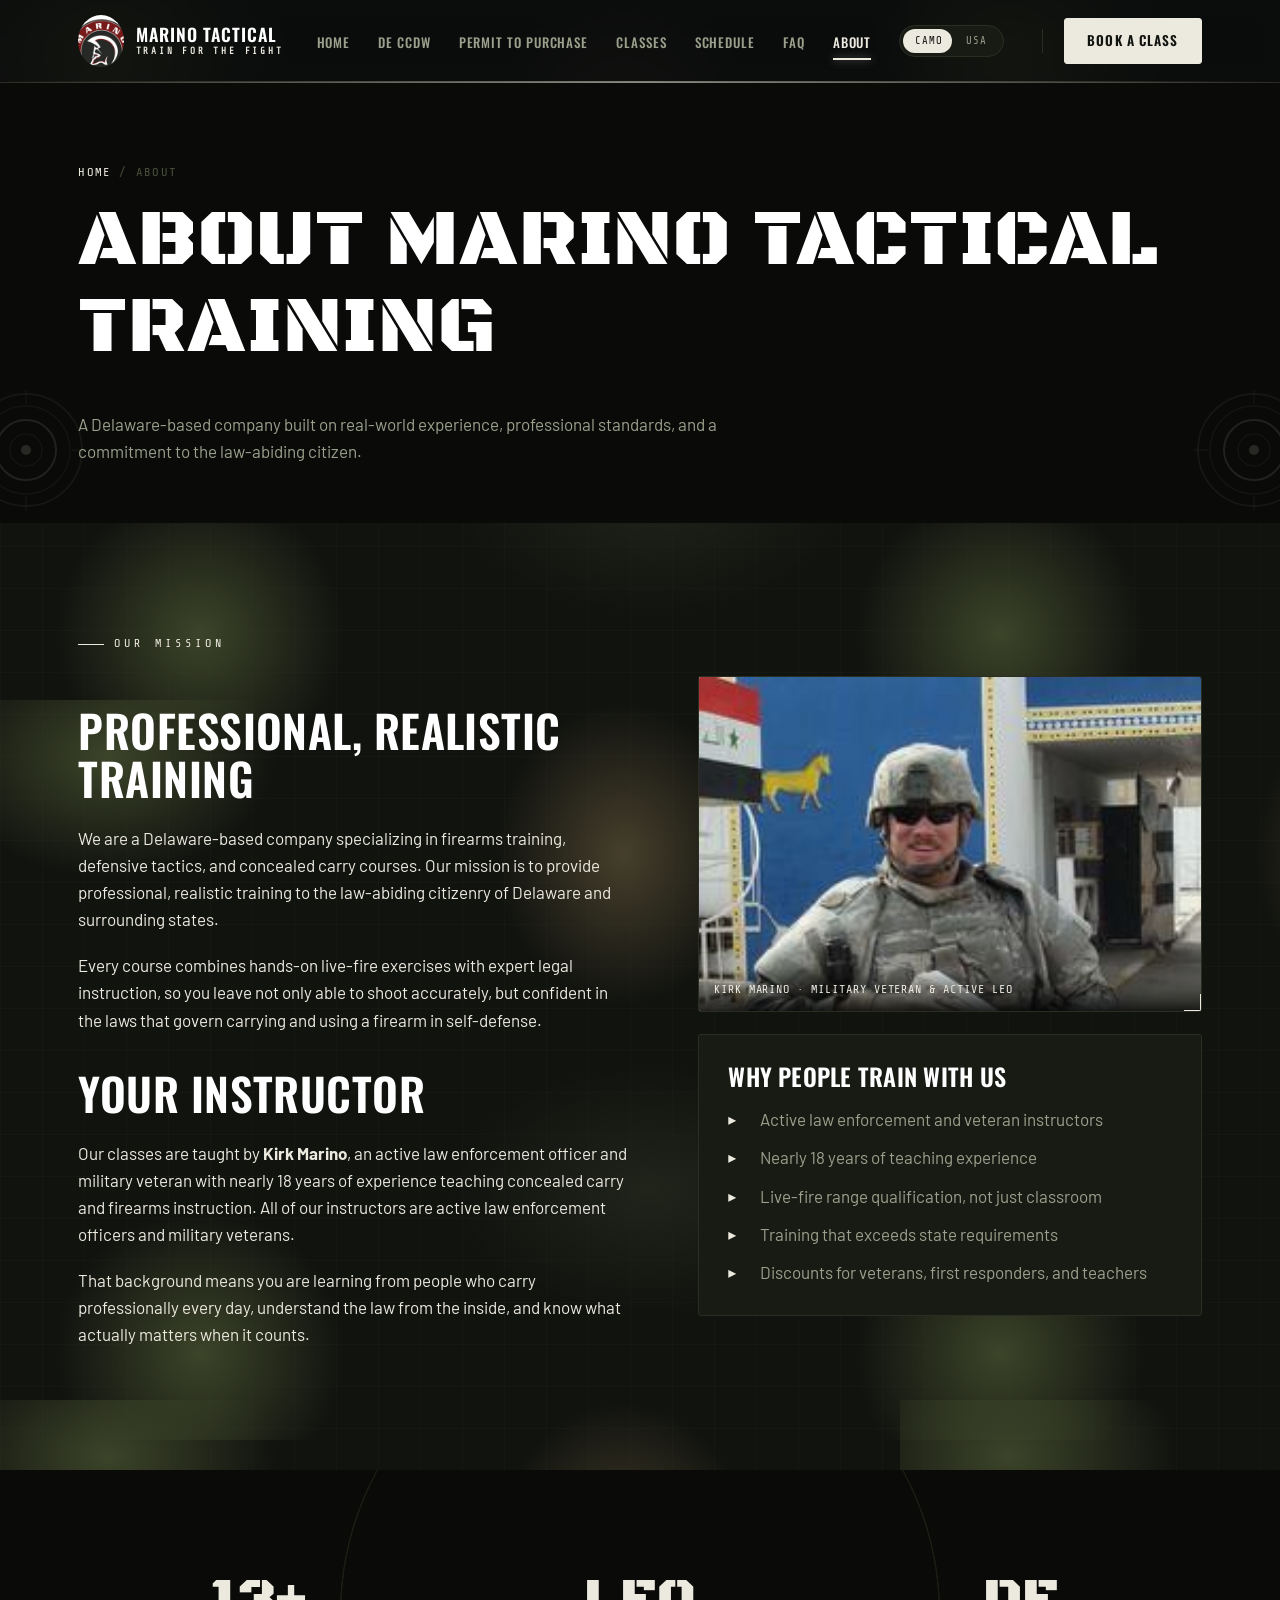
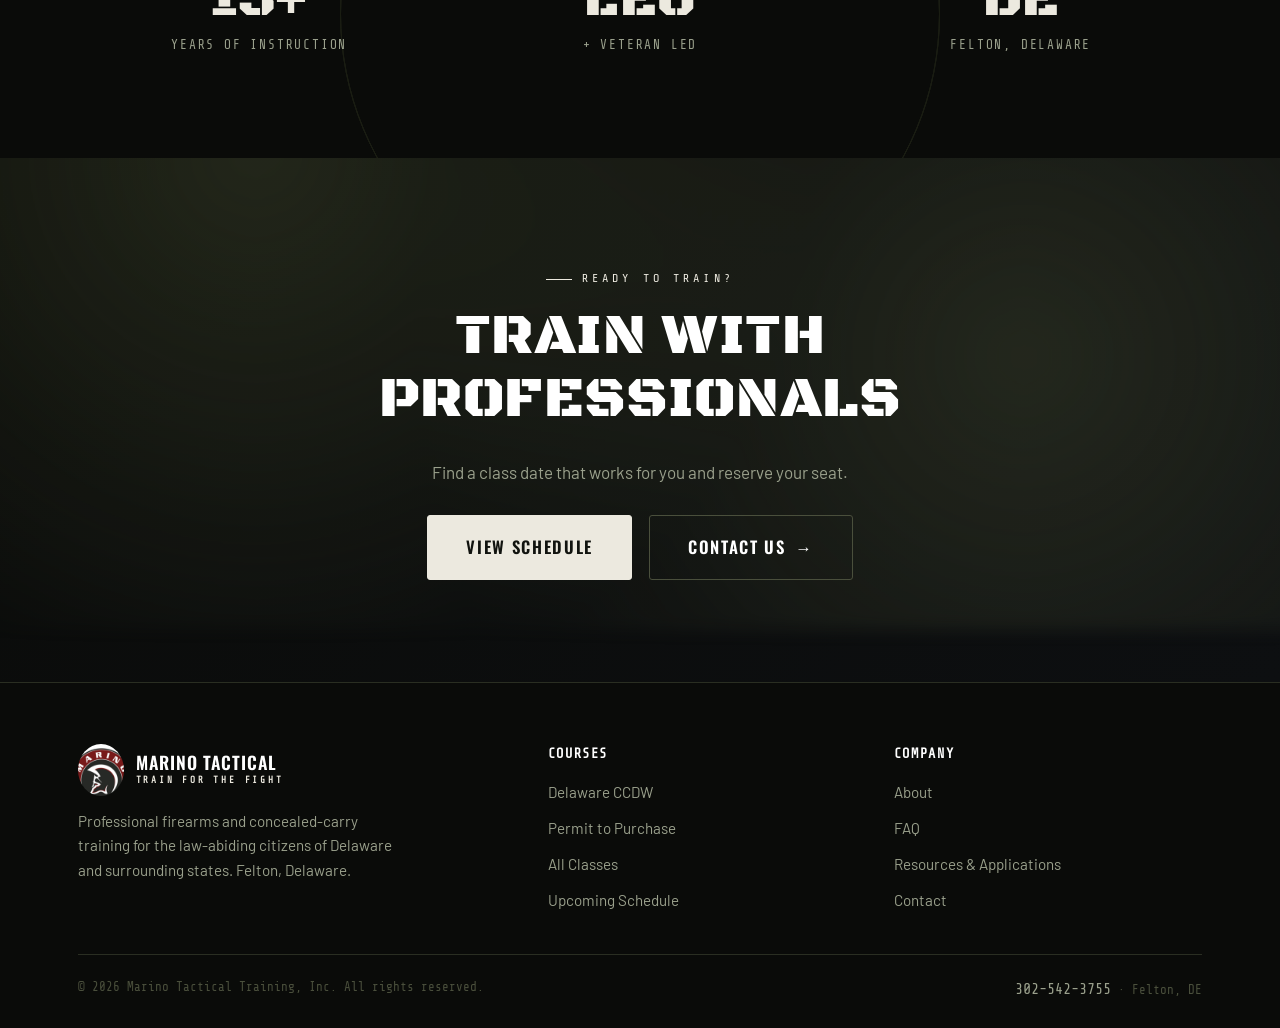
==== commit d26cacae: "Pull real Marino Tactical assets onto the site (logo + instructor photo) Scraped marinotactical.com:" ====
--- a/site/about.html
+++ b/site/about.html
@@ -16,13 +16,13 @@
   <link rel="preconnect" href="https://fonts.googleapis.com" />
   <link rel="preconnect" href="https://fonts.gstatic.com" crossorigin />
   <link href="https://fonts.googleapis.com/css2?family=Black+Ops+One&family=Oswald:wght@400;500;600;700&family=Barlow:wght@400;500;600;700&family=Share+Tech+Mono&display=swap" rel="stylesheet" />
-  <link rel="stylesheet" href="styles.css?v=300718" />
+  <link rel="stylesheet" href="styles.css?v=448511" />
 </head>
 <body>
   <header class="site-header">
     <div class="container nav">
       <a class="brand" href="index.html" aria-label="Marino Tactical Training home">
-        <span class="brand-mark">MT</span>
+        <span class="brand-mark"><img src="assets/marino/logo.png" alt="Marino Tactical Training logo" width="46" height="46" /></span>
         <span class="brand-name">Marino Tactical<span>Train For The Fight</span></span>
       </a>
       <button class="nav-toggle" aria-label="Toggle menu" aria-expanded="false"><span></span><span></span><span></span></button>
@@ -64,12 +64,10 @@
             <p>That background means you are learning from people who carry professionally every day, understand the law from the inside, and know what actually matters when it counts.</p>
           </div>
           <aside>
-            <div class="split-media" style="min-height:280px">
-              <div class="media-seal">
-                <div class="seal-mark">MTT</div>
-                <div class="seal-sub">Est. Delaware</div>
-              </div>
-            </div>
+            <figure class="instructor-photo brackets">
+              <img src="assets/marino/photo.jpg" alt="Kirk Marino, military veteran and founder of Marino Tactical Training, deployed overseas in uniform" width="236" height="157" loading="lazy" />
+              <figcaption>Kirk Marino &middot; Military Veteran &amp; Active LEO</figcaption>
+            </figure>
             <div class="card" style="margin-top:1.4rem">
               <h3>Why People Train With Us</h3>
               <ul class="checklist" style="margin-top:1rem">
@@ -116,7 +114,7 @@
     <div class="container">
       <div class="footer-grid">
         <div class="footer-brand">
-          <a class="brand" href="index.html"><span class="brand-mark">MT</span><span class="brand-name">Marino Tactical<span>Train For The Fight</span></span></a>
+          <a class="brand" href="index.html"><span class="brand-mark"><img src="assets/marino/logo.png" alt="Marino Tactical Training logo" width="46" height="46" /></span><span class="brand-name">Marino Tactical<span>Train For The Fight</span></span></a>
           <p>Professional firearms and concealed-carry training for the law-abiding citizens of Delaware and surrounding states. Felton, Delaware.</p>
         </div>
         <div><h4>Courses</h4><ul><li><a href="ccdw.html" data-num="02">Delaware CCDW</a></li><li><a href="permit-to-purchase.html" data-num="03">Permit to Purchase</a></li><li><a href="classes.html" data-num="04">All Classes</a></li><li><a href="schedule.html" data-num="05">Upcoming Schedule</a></li></ul></div>
@@ -128,6 +126,6 @@
       </div>
     </div>
   </footer>
-  <script src="app.js?v=300718"></script>
+  <script src="app.js?v=448511"></script>
 </body>
 </html>
--- a/site/styles.css
+++ b/site/styles.css
@@ -238,14 +238,20 @@
 .nav { display: flex; align-items: center; justify-content: space-between; height: var(--header-h); }
 .brand { display: flex; align-items: center; gap: 0.7rem; }
 .brand-mark {
-  width: 44px; height: 44px; display: grid; place-items: center;
-  color: var(--bone); border-radius: var(--radius); border: 1px solid var(--steel);
+  width: 46px; height: 46px; display: grid; place-items: center;
+  border-radius: 50%;
+  flex: none;
+}
+/* real Marino Tactical Spartan-badge logo (clip square corners to the round badge) */
+.brand-mark img { width: 112%; height: 112%; object-fit: cover; display: block; border-radius: 50%; }
+/* fallback text mark (if image missing) keeps old camo look */
+.brand-mark.is-text {
+  border-radius: var(--radius); border: 1px solid var(--steel);
+  color: var(--bone); font-family: var(--font-stencil); font-size: 1.15rem;
   background:
     radial-gradient(ellipse 30px 20px at 30% 30%, var(--camo-green) 0%, transparent 60%),
     radial-gradient(ellipse 26px 24px at 75% 70%, var(--camo-brown) 0%, transparent 60%),
-    radial-gradient(ellipse 24px 20px at 60% 20%, var(--camo-tan) 0%, transparent 55%),
     var(--camo-dark);
-  font-family: var(--font-stencil); font-size: 1.15rem;
 }
 .brand-name { font-family: var(--font-display); font-weight: 600; text-transform: uppercase; letter-spacing: 0.06em; font-size: 1.1rem; color: #fff; line-height: 1; }
 .brand-name span { display: block; font-family: var(--font-mono); font-size: 0.58rem; letter-spacing: 0.3em; color: var(--orange); margin-top: 4px; }
@@ -547,6 +553,21 @@
   background: linear-gradient(150deg, var(--gun-2), var(--black)), radial-gradient(circle at 30% 25%, rgba(92,103,64,0.25), transparent 60%);
   display: grid; place-items: center;
 }
+/* real instructor photo (Kirk Marino, deployed) */
+.instructor-photo {
+  position: relative; margin: 0; border: 1px solid var(--gun-3); border-radius: var(--radius);
+  overflow: hidden; background: var(--black);
+}
+.instructor-photo img {
+  width: 100%; height: auto; display: block;
+  filter: grayscale(0.15) contrast(1.05) brightness(0.96);
+}
+.instructor-photo figcaption {
+  position: absolute; left: 0; right: 0; bottom: 0;
+  font-family: var(--font-mono); font-size: 0.74rem; letter-spacing: 0.08em; text-transform: uppercase;
+  color: var(--bone); padding: 0.7rem 0.9rem;
+  background: linear-gradient(0deg, rgba(0,0,0,0.85), transparent);
+}
 .split-media .seal { text-align: center; }
 .seal .seal-mark { font-family: var(--font-stencil); font-size: 3.4rem; color: var(--orange); }
 .seal .seal-sub { font-family: var(--font-mono); text-transform: uppercase; letter-spacing: 0.2em; font-size: 0.78rem; color: var(--fog); }
@@ -753,13 +774,12 @@
 /* stencil accent word goes red in USA mode */
 :root[data-theme="usa"] .hero h1 .accent { color: var(--orange); }
 :root[data-theme="usa"] .hero h1 .accent::after { background: var(--orange); }
-/* brand mark becomes a flag chip */
-:root[data-theme="usa"] .brand-mark {
-  border-color: rgba(255,255,255,0.4); color: #fff;
+/* USA theme flag-chip override only applies to the text-fallback mark */
+:root[data-theme="usa"] .brand-mark.is-text {
+  border-color: rgba(255,255,255,0.4); color: #0a1b3d; text-shadow: 0 1px 2px rgba(255,255,255,0.6);
   background:
     linear-gradient(0deg, #b22234 0 16.6%, #fff 16.6% 33.3%, #b22234 33.3% 50%, #fff 50% 66.6%, #b22234 66.6% 83.3%, #fff 83.3% 100%);
 }
-:root[data-theme="usa"] .brand-mark { color: #0a1b3d; text-shadow: 0 1px 2px rgba(255,255,255,0.6); }
 /* price band tape becomes stripes (already via --tape) */
 
 /* off-screen sections skip rendering work (perf) */
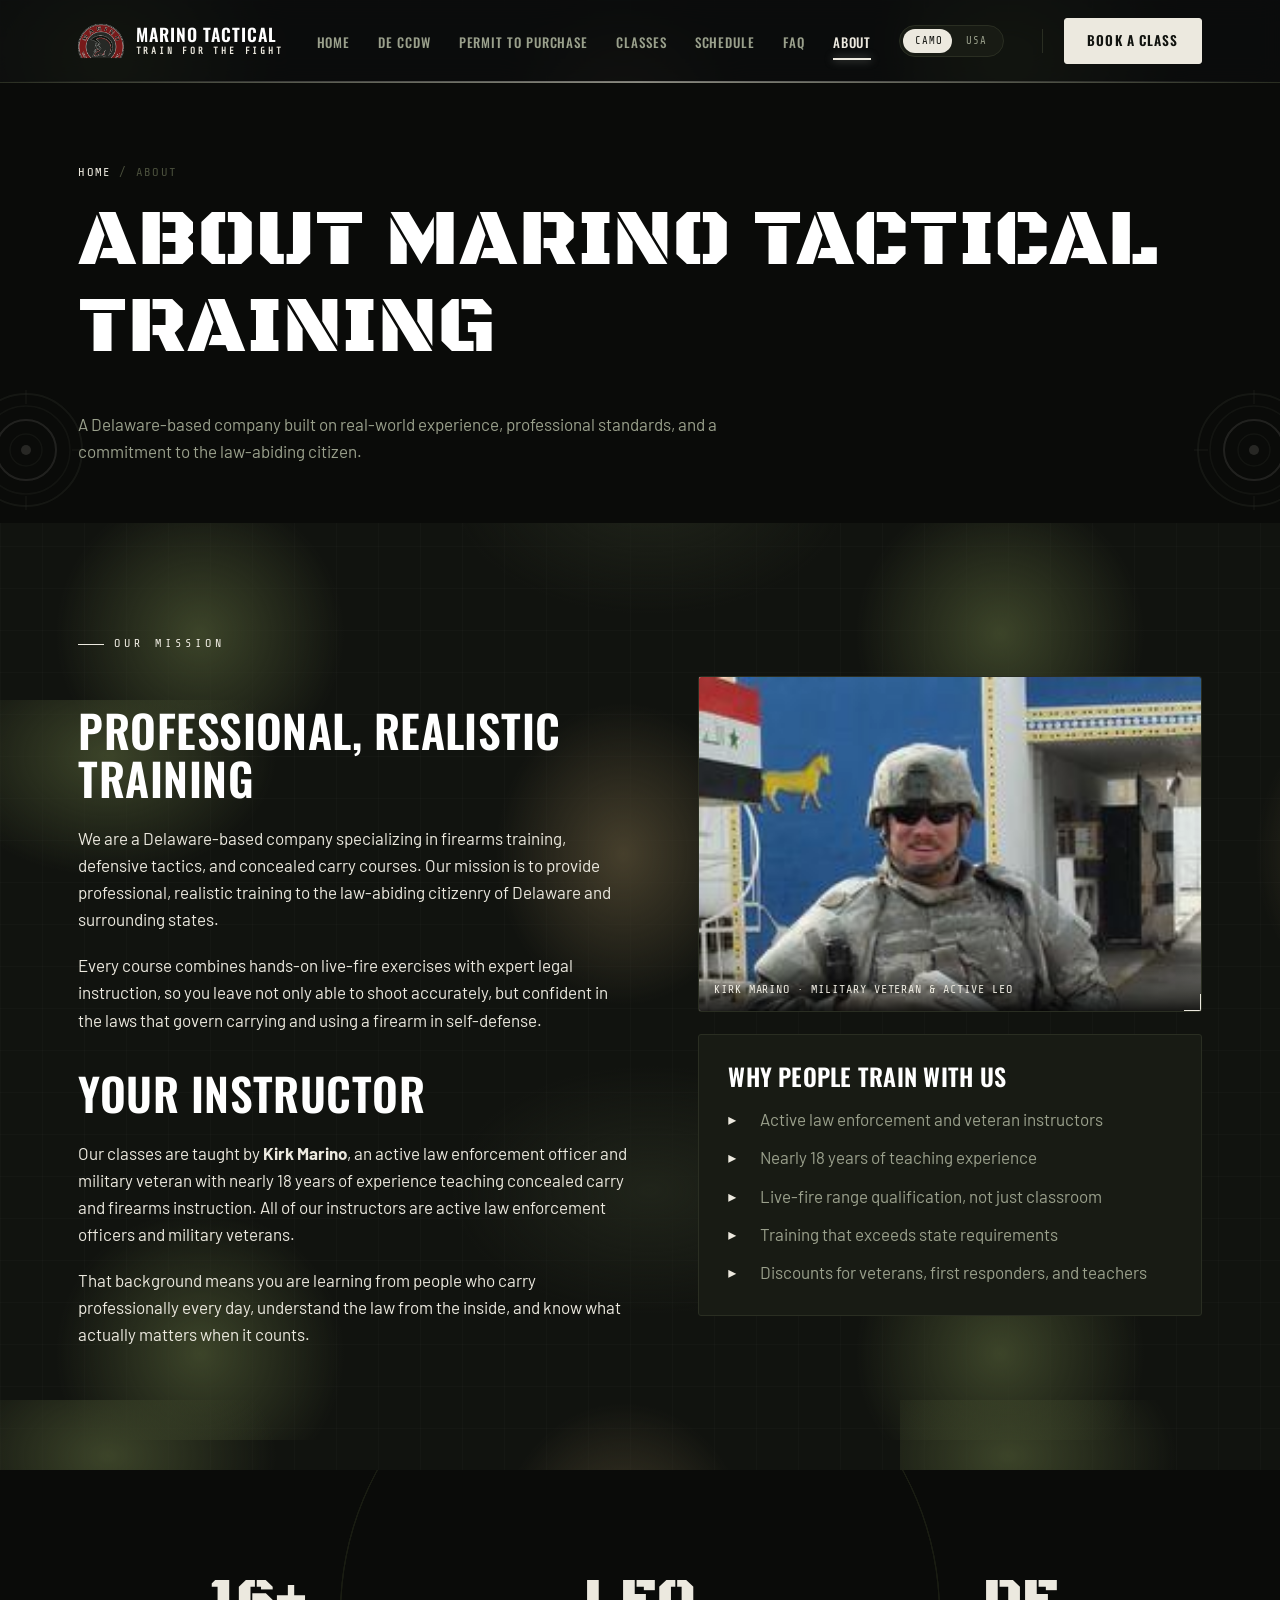
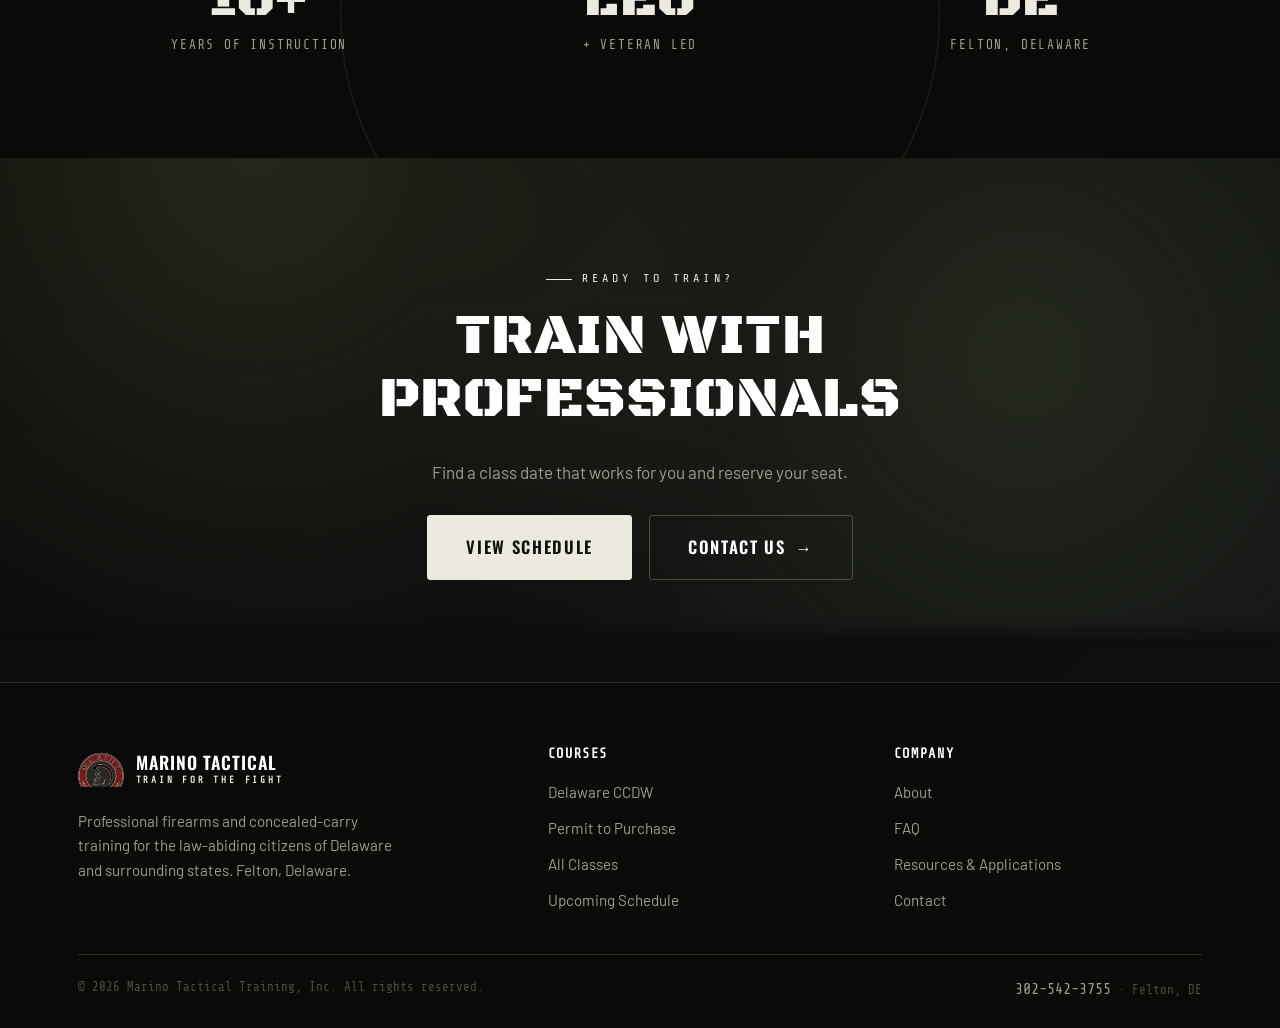
==== commit a147c3e7: "Fix logo: clean transparent PNG (remove white-box corners) The original logo PNG had inconsistent al" ====
--- a/site/about.html
+++ b/site/about.html
@@ -16,7 +16,7 @@
   <link rel="preconnect" href="https://fonts.googleapis.com" />
   <link rel="preconnect" href="https://fonts.gstatic.com" crossorigin />
   <link href="https://fonts.googleapis.com/css2?family=Black+Ops+One&family=Oswald:wght@400;500;600;700&family=Barlow:wght@400;500;600;700&family=Share+Tech+Mono&display=swap" rel="stylesheet" />
-  <link rel="stylesheet" href="styles.css?v=448511" />
+  <link rel="stylesheet" href="styles.css?v=696652" />
 </head>
 <body>
   <header class="site-header">
@@ -126,6 +126,6 @@
       </div>
     </div>
   </footer>
-  <script src="app.js?v=448511"></script>
+  <script src="app.js?v=696652"></script>
 </body>
 </html>
--- a/site/styles.css
+++ b/site/styles.css
@@ -242,8 +242,8 @@
   border-radius: 50%;
   flex: none;
 }
-/* real Marino Tactical Spartan-badge logo (clip square corners to the round badge) */
-.brand-mark img { width: 112%; height: 112%; object-fit: cover; display: block; border-radius: 50%; }
+/* real Marino Tactical Spartan-badge logo (clean transparent PNG) */
+.brand-mark img { width: 100%; height: 100%; object-fit: contain; display: block; }
 /* fallback text mark (if image missing) keeps old camo look */
 .brand-mark.is-text {
   border-radius: var(--radius); border: 1px solid var(--steel);
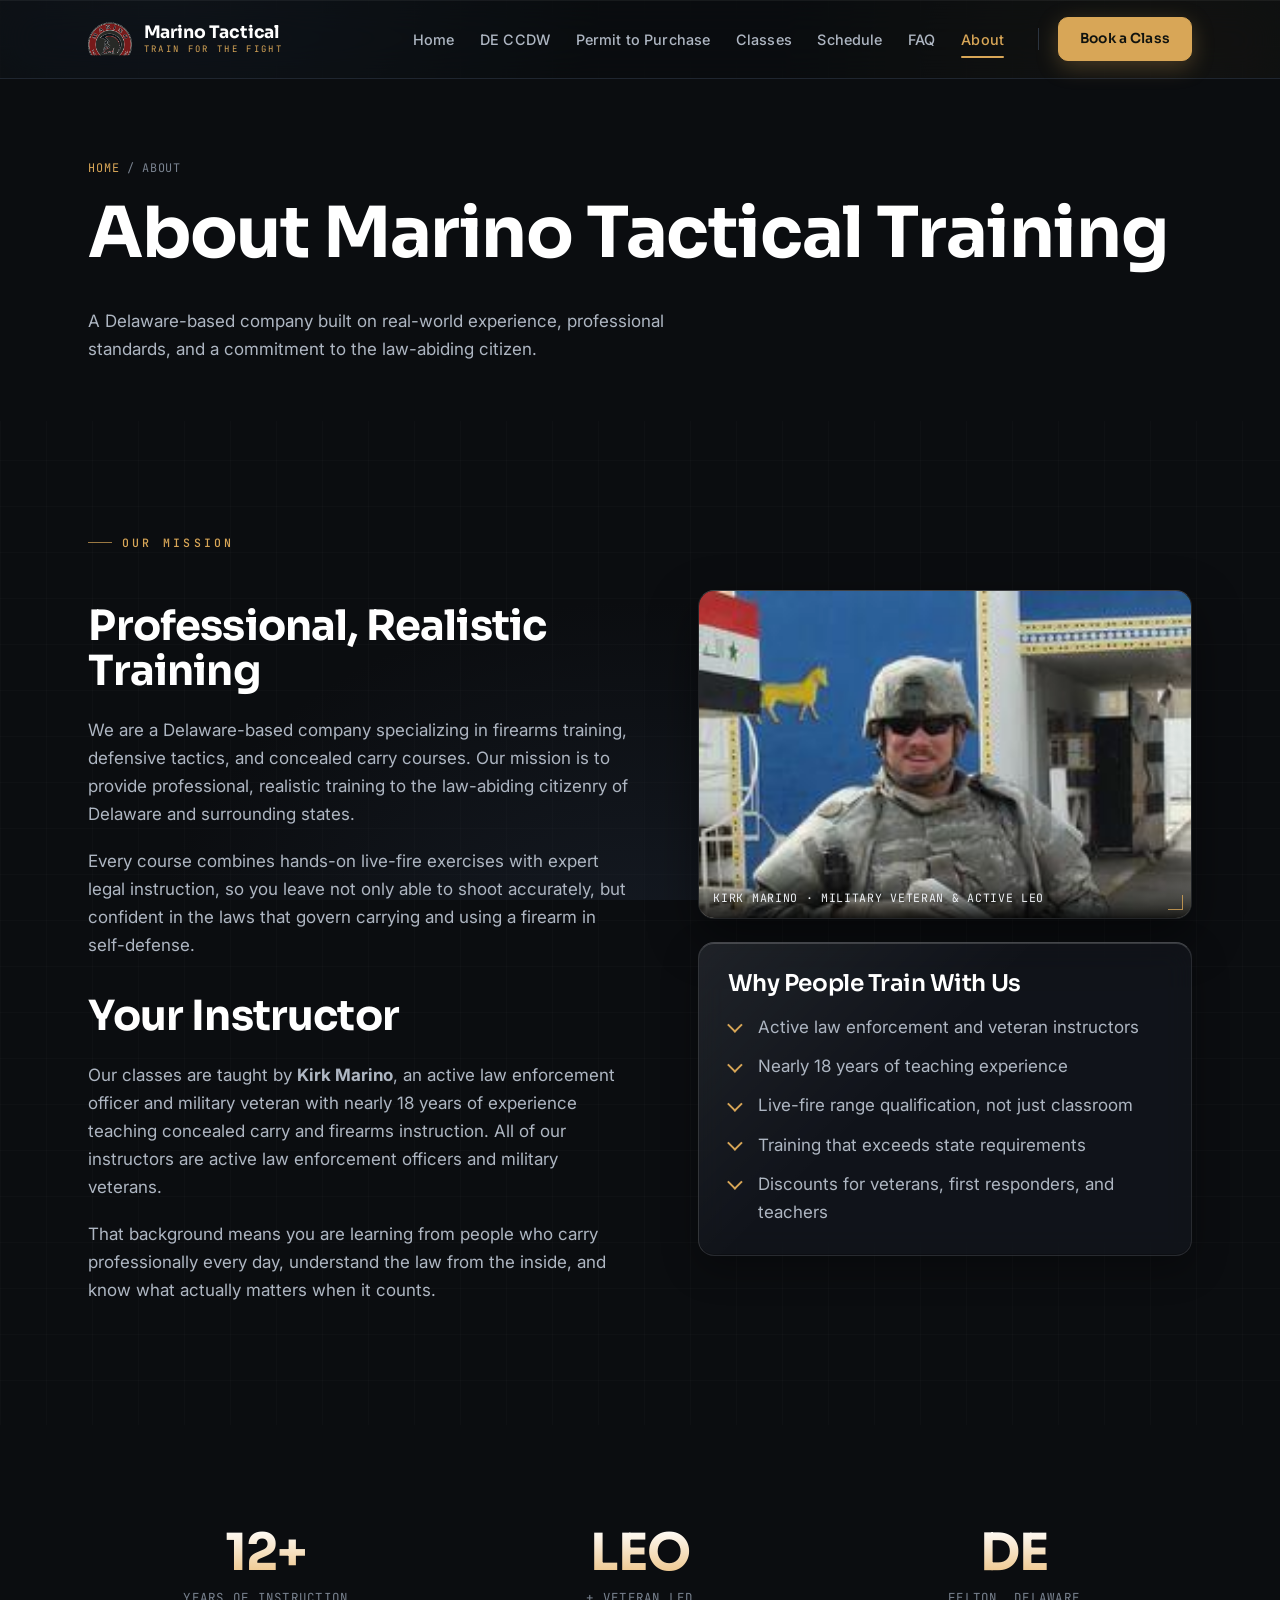
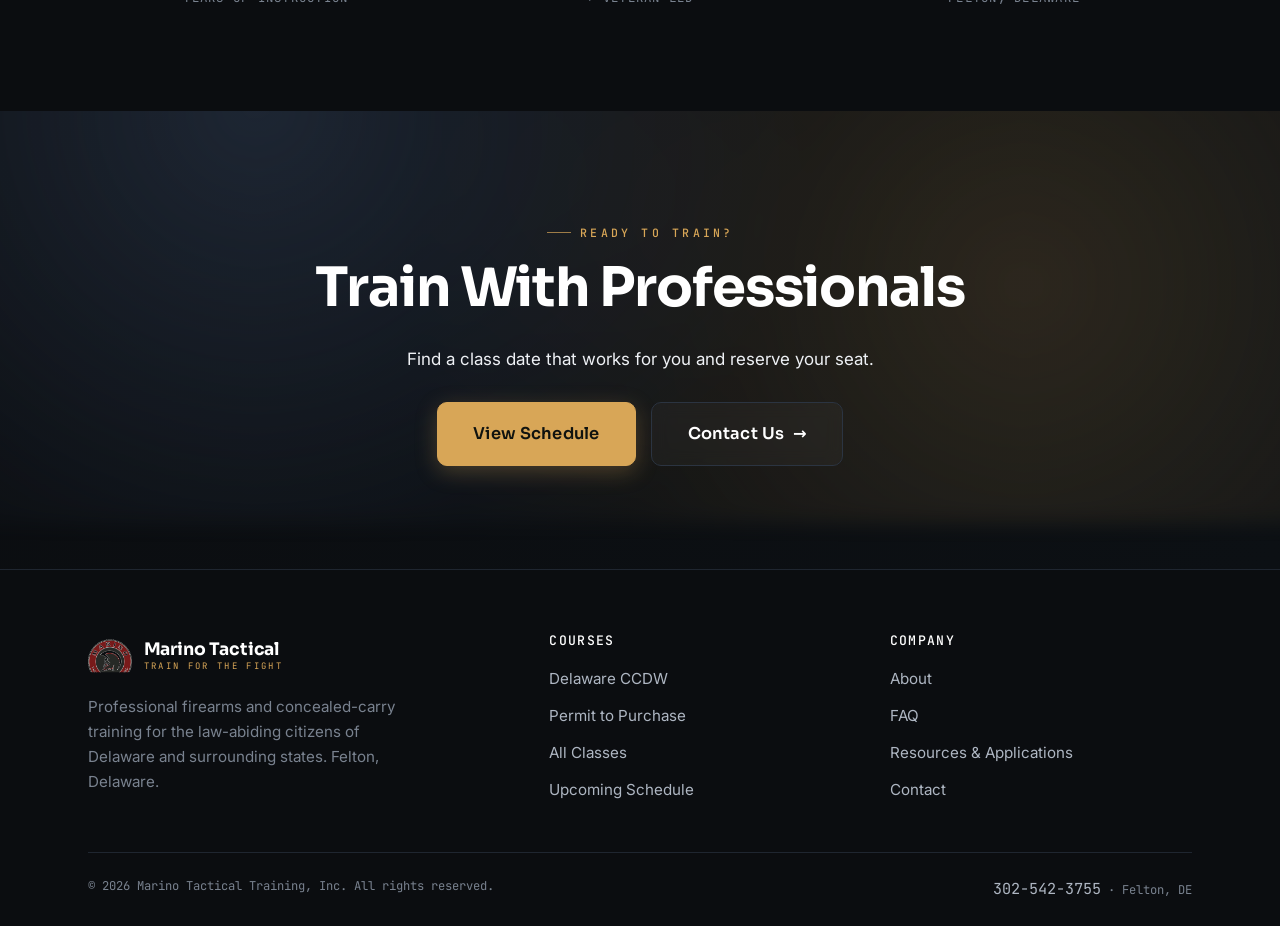
==== commit 6aefcb14: "Revamp Marino Tactical to professional glass UI - Rebuild styles.css as a frosted-glass design syste" ====
--- a/site/about.html
+++ b/site/about.html
@@ -1,7 +1,6 @@
 <!DOCTYPE html>
 <html lang="en">
 <head>
-  <script>(function(){try{var t=localStorage.getItem("mtt-theme");if(t==="usa")document.documentElement.setAttribute("data-theme","usa");}catch(e){}})();</script>
   <meta charset="UTF-8" />
   <meta name="viewport" content="width=device-width, initial-scale=1.0, viewport-fit=cover" />
   <meta name="robots" content="noindex, nofollow" />
@@ -15,8 +14,8 @@
   <link rel="icon" type="image/svg+xml" href="favicon.svg" />
   <link rel="preconnect" href="https://fonts.googleapis.com" />
   <link rel="preconnect" href="https://fonts.gstatic.com" crossorigin />
-  <link href="https://fonts.googleapis.com/css2?family=Black+Ops+One&family=Oswald:wght@400;500;600;700&family=Barlow:wght@400;500;600;700&family=Share+Tech+Mono&display=swap" rel="stylesheet" />
-  <link rel="stylesheet" href="styles.css?v=696652" />
+  <link href="https://fonts.googleapis.com/css2?family=Sora:wght@400;500;600;700;800&family=Inter:wght@400;500;600;700&family=JetBrains+Mono:wght@400;500&display=swap" rel="stylesheet" />
+  <link rel="stylesheet" href="styles.css?v=glass1" />
 </head>
 <body>
   <header class="site-header">
@@ -84,7 +83,6 @@
     </section>
 
     <section class="section statstrip">
-      <div class="radar" aria-hidden="true"><span></span><span></span><span></span></div>
       <div class="container">
         <div class="grid grid-3 reveal-stagger">
           <div class="stat"><div class="num" data-count="18" data-suffix="+">18+</div><div class="lbl">Years of Instruction</div></div>
@@ -126,6 +124,6 @@
       </div>
     </div>
   </footer>
-  <script src="app.js?v=696652"></script>
+  <script src="app.js?v=glass1"></script>
 </body>
 </html>
--- a/site/styles.css
+++ b/site/styles.css
@@ -1,87 +1,64 @@
 /* ============================================================
-   MARINO TACTICAL TRAINING | Black + Camo / Operator theme
-   Black base, camo-tone textures, stark bone-white accent.
-   HUD overlays, stencil headings, chaos animation layer.
-   Performance-safe: transform/opacity only, reduced-motion safe.
+   MARINO TACTICAL TRAINING | Professional Glass UI
+   Refined dark "onyx + steel" system with frosted glass panels,
+   directional edge lighting, depth, grain, and a single restrained
+   brand accent (signal amber). Performance-safe: transform/opacity
+   animation only, reduced-motion safe. No gimmick layers.
+   Glass craft per Dev/Glass UI craft reference (8 moves).
    ============================================================ */
 
 :root {
-  /* Black + camo palette (bone-white accent) */
-  --black: #0a0b09;        /* near-black, faint green undertone */
-  --gun: #11130f;          /* base */
-  --gun-2: #181b14;        /* raised panel */
-  --gun-3: #2a2e22;        /* border / hairline */
-  --steel: #4a4f3c;
-  --fog: #9aa08c;          /* muted text (warm grey-green) */
-  --bone: #ece9df;         /* primary text on dark */
-
-  /* camo tones */
-  --camo-dark: #20241a;
-  --camo-olive: #3c4429;
-  --camo-green: #5c6740;
-  --camo-tan: #8a8159;
-  --camo-brown: #463f2c;
-
-  /* ACCENT = bone/white (replaces orange everywhere it was referenced) */
-  --orange: #ece9df;       /* bone accent (var name kept to avoid churn) */
-  --orange-2: #ffffff;     /* bright white */
-  --ink: #11130f;          /* dark text for use on bone-fill buttons */
-  --olive: #4a5330;
-  --olive-bright: #6f7d49;
-  --coyote: #b9a878;
-  --danger: #d8443a;
-  --go: #6fae5a;
-
-  --font-stencil: "Black Ops One", "Oswald", Impact, sans-serif;
-  --font-display: "Oswald", "Arial Narrow", sans-serif;
-  --font-body: "Barlow", system-ui, -apple-system, "Segoe UI", sans-serif;
-  --font-mono: "Share Tech Mono", "Courier New", monospace;
-
-  --maxw: 1200px;
-  --header-h: 82px;
-  --radius: 3px;
+  /* ---- Base surfaces (onyx / steel, faintly cool) ---- */
+  --bg:        #0b0d10;   /* page base */
+  --bg-2:      #0f1217;   /* raised section */
+  --bg-3:      #141921;   /* panel */
+  --line:      #1f2630;   /* hairline border */
+  --line-2:    #2b3441;   /* stronger border / hover */
+  --steel:     #3a4453;   /* muted strokes */
+
+  /* ---- Text ---- */
+  --text:      #eef1f5;   /* primary */
+  --text-soft: #aeb6c2;   /* secondary */
+  --muted:     #79828f;   /* tertiary / labels */
+
+  /* ---- Brand accent (single, restrained: signal amber) ---- */
+  --accent:    #d8a657;   /* warm signal amber */
+  --accent-2:  #ecc07f;   /* lighter amber for hovers */
+  --accent-ink:#10130f;   /* dark text on amber fills */
+  --accent-rgb: 216,166,87;
+
+  /* status */
+  --go:        #5db87a;
+  --danger:    #d8645a;
+
+  /* ---- Glass tokens (move 1,2,5,8 baked in) ---- */
+  --glass-bg:    rgba(22,27,34,0.55);
+  --glass-bg-hi: rgba(30,37,46,0.62);
+  --glass-blur:  14px;
+  --glass-sat:   1.5;
+  --glass-rim:   rgba(255,255,255,0.10);
+  --glass-rim-top: rgba(255,255,255,0.22);
+  --glass-shadow: 0 18px 50px rgba(0,0,0,0.45);
+  --glass-inner:
+    inset 0 1px 0 rgba(255,255,255,0.16),
+    inset 0 -1px 0 rgba(0,0,0,0.28);
+
+  /* ---- Type ---- */
+  --font-display: "Sora", system-ui, -apple-system, "Segoe UI", sans-serif;
+  --font-body:    "Inter", system-ui, -apple-system, "Segoe UI", sans-serif;
+  --font-mono:    "JetBrains Mono", ui-monospace, "SFMono-Regular", monospace;
+
+  /* ---- Layout ---- */
+  --maxw: 1180px;
+  --header-h: 78px;
+  --radius: 16px;       /* generous, glass-premium (move 6) */
+  --radius-sm: 10px;
+  --radius-lg: 22px;
+
   --ease-snap: cubic-bezier(0.22, 1, 0.36, 1);
-  --ease-lux: cubic-bezier(0.77, 0, 0.175, 1);
-  --ease-spring: cubic-bezier(0.34, 1.56, 0.64, 1);
-  --shadow: 0 10px 40px rgba(0,0,0,0.5);
-
-  --tape: repeating-linear-gradient(45deg, var(--camo-green) 0 14px, var(--camo-dark) 14px 28px);
-
-  /* theme transition */
-  --theme-fade: background-color 0.4s ease, color 0.4s ease, border-color 0.4s ease;
-}
-
-/* =========================================================
-   PATRIOTIC (USA) THEME  |  red / white / blue, full flag
-   Toggled via <html data-theme="usa">. Overrides the vars
-   so the entire site recolors with no markup changes.
-   ========================================================= */
-:root[data-theme="usa"] {
-  --black: #081226;        /* deep navy */
-  --gun: #0a1b3d;          /* navy base */
-  --gun-2: #102a55;        /* raised panel */
-  --gun-3: #1d3e75;        /* border / hairline */
-  --steel: #3f63a8;
-  --fog: #aebfe0;          /* muted blue-grey text */
-  --bone: #ffffff;         /* primary text */
-
-  /* "camo" tone slots reused as flag tones (stars + stripes) */
-  --camo-dark: #0a1b3d;    /* navy */
-  --camo-olive: #15306a;
-  --camo-green: #b22234;   /* old-glory red */
-  --camo-tan: #ffffff;     /* white */
-  --camo-brown: #3c2a55;
-
-  --orange: #ef3340;       /* red accent (replaces bone) */
-  --orange-2: #ff4d59;     /* bright red */
-  --ink: #081226;          /* dark text on white-fill buttons */
-  --olive: #b22234;        /* red */
-  --olive-bright: #d62b3a;
-  --coyote: #ffd34e;       /* gold star */
-  --danger: #ff5247;
-  --go: #4cc46a;
-
-  --tape: repeating-linear-gradient(90deg, #b22234 0 30px, #ffffff 30px 60px);
+  --ease-lux:  cubic-bezier(0.65, 0, 0.35, 1);
+  --ease-spring: cubic-bezier(0.34, 1.4, 0.64, 1);
+  --shadow: 0 18px 50px rgba(0,0,0,0.45);
 }
 
 * { box-sizing: border-box; }
@@ -90,76 +67,106 @@
 body {
   margin: 0;
   font-family: var(--font-body);
-  color: var(--bone);
-  background-color: var(--gun);
-  line-height: 1.6;
+  color: var(--text);
+  background-color: var(--bg);
+  line-height: 1.65;
   font-size: 17px;
   overflow-x: hidden;
   -webkit-font-smoothing: antialiased;
-  /* subtle camo blotch texture + faint tactical grid */
+  text-rendering: optimizeLegibility;
+  /* Busy-but-calm backdrop so the glass actually has something to refract
+     (move 7). Soft cool aurora pools + a faint engineering grid. */
   background-image:
-    radial-gradient(ellipse 280px 200px at 12% 8%, var(--camo-olive) 0%, transparent 60%),
-    radial-gradient(ellipse 220px 260px at 82% 22%, var(--camo-brown) 0%, transparent 58%),
-    radial-gradient(ellipse 320px 200px at 65% 70%, var(--camo-dark) 0%, transparent 62%),
-    radial-gradient(ellipse 240px 240px at 25% 88%, var(--camo-olive) 0%, transparent 60%),
+    radial-gradient(ellipse 760px 520px at 12% -4%, rgba(58,76,104,0.30) 0%, transparent 60%),
+    radial-gradient(ellipse 680px 560px at 92% 8%, rgba(216,166,87,0.10) 0%, transparent 58%),
+    radial-gradient(ellipse 820px 620px at 50% 108%, rgba(40,52,72,0.34) 0%, transparent 60%),
     linear-gradient(rgba(255,255,255,0.014) 1px, transparent 1px),
     linear-gradient(90deg, rgba(255,255,255,0.014) 1px, transparent 1px);
-  background-size: 900px 700px, 760px 700px, 1000px 700px, 800px 720px, 42px 42px, 42px 42px;
-  background-repeat: repeat;
-  /* NOTE: no background-attachment:fixed — it forces a full repaint every
-     scroll frame and tanks FPS on mobile. The texture scrolls with content. */
+  background-size: 100% 100%, 100% 100%, 100% 100%, 46px 46px, 46px 46px;
+  background-attachment: fixed, fixed, fixed, scroll, scroll;
 }
 
 img { max-width: 100%; display: block; }
-a { color: var(--orange); text-decoration: none; transition: color 0.2s ease; }
-a:hover { color: var(--orange-2); }
+a { color: var(--accent); text-decoration: none; transition: color 0.2s ease; }
+a:hover { color: var(--accent-2); }
 
 h1, h2, h3, h4 {
   font-family: var(--font-display);
-  font-weight: 600;
-  line-height: 1.08;
-  letter-spacing: 0.01em;
+  font-weight: 700;
+  line-height: 1.1;
+  letter-spacing: -0.02em;
   color: #fff;
   margin: 0 0 0.5em;
-  text-transform: uppercase;
-}
-.stencil { font-family: var(--font-stencil); font-weight: 400; letter-spacing: 0.01em; }
-h1 { font-size: clamp(2.4rem, 6.5vw, 5rem); letter-spacing: 0.01em; }
-h2 { font-size: clamp(1.8rem, 4vw, 2.8rem); }
-h3 { font-size: clamp(1.2rem, 2.2vw, 1.5rem); }
-p { margin: 0 0 1.1em; }
+}
+/* legacy .stencil class neutralized into the clean display face */
+.stencil { font-family: var(--font-display); font-weight: 700; letter-spacing: -0.02em; text-transform: none; }
+h1 { font-size: clamp(2.3rem, 6vw, 4.4rem); }
+h2 { font-size: clamp(1.7rem, 3.6vw, 2.6rem); }
+h3 { font-size: clamp(1.15rem, 2vw, 1.45rem); font-weight: 600; }
+p  { margin: 0 0 1.1em; }
 
 .container { width: 100%; max-width: var(--maxw); margin: 0 auto; padding: 0 clamp(1.1rem, 4vw, 2.4rem); }
 .section { padding: clamp(3.5rem, 8vw, 6.5rem) 0; position: relative; }
-.section--panel { background: var(--gun-2); }
-.section--black { background: var(--black); }
-
-/* ---------- Eyebrow / tactical labels ---------- */
+.section--panel { background: var(--bg-2); }
+.section--black { background: var(--bg); }
+
+/* ---------- Eyebrow / labels ---------- */
 .eyebrow {
   font-family: var(--font-mono);
   text-transform: uppercase;
-  letter-spacing: 0.35em;
-  font-size: 0.74rem;
-  color: var(--orange);
+  letter-spacing: 0.28em;
+  font-size: 0.72rem;
+  font-weight: 500;
+  color: var(--accent);
   display: inline-flex;
   align-items: center;
   gap: 0.6rem;
   margin-bottom: 1rem;
 }
-.eyebrow::before { content: ""; width: 26px; height: 1px; background: var(--orange); }
-
-.section-head { max-width: 760px; margin: 0 auto 3rem; text-align: center; }
-.section-head .eyebrow::after { content: ""; width: 26px; height: 1px; background: var(--orange); }
-.section-head p { color: var(--fog); font-size: 1.08rem; }
-
-/* corner-bracket accent used on panels */
+.eyebrow::before { content: ""; width: 24px; height: 1px; background: var(--accent); opacity: 0.7; }
+
+.section-head { max-width: 720px; margin: 0 auto 3rem; text-align: center; }
+.section-head .eyebrow { display: inline-flex; }
+.section-head .eyebrow::after { content: ""; width: 24px; height: 1px; background: var(--accent); opacity: 0.7; }
+.section-head p { color: var(--text-soft); font-size: 1.08rem; }
+
+/* corner-bracket accent (kept, refined to hairline) */
 .brackets { position: relative; }
 .brackets::before, .brackets::after {
-  content: ""; position: absolute; width: 16px; height: 16px; pointer-events: none;
-  border: 2px solid var(--orange);
-}
-.brackets::before { top: -1px; left: -1px; border-right: 0; border-bottom: 0; }
-.brackets::after { bottom: -1px; right: -1px; border-left: 0; border-top: 0; }
+  content: ""; position: absolute; width: 14px; height: 14px; pointer-events: none;
+  border: 1.5px solid var(--accent); opacity: 0.8;
+}
+.brackets::before { top: 8px; left: 8px; border-right: 0; border-bottom: 0; }
+.brackets::after { bottom: 8px; right: 8px; border-left: 0; border-top: 0; }
+
+/* =========================================================
+   GLASS PRIMITIVE  (the 8 craft moves)
+   ========================================================= */
+.glass {
+  position: relative;
+  background: var(--glass-bg);
+  -webkit-backdrop-filter: blur(var(--glass-blur)) saturate(var(--glass-sat));
+  backdrop-filter: blur(var(--glass-blur)) saturate(var(--glass-sat));
+  border: 1px solid var(--glass-rim);
+  border-top-color: var(--glass-rim-top);
+  border-left-color: rgba(255,255,255,0.15);
+  border-radius: var(--radius);
+  box-shadow: var(--glass-inner), var(--glass-shadow);
+  overflow: hidden;
+}
+/* move 2: specular sheen sweep (top-left) */
+.glass::before {
+  content: ""; position: absolute; inset: 0; border-radius: inherit; pointer-events: none;
+  background: linear-gradient(135deg, rgba(255,255,255,0.16), transparent 44%);
+  mix-blend-mode: overlay; z-index: 0;
+}
+/* move 4: faint film grain so it reads as real frosted material */
+.glass::after {
+  content: ""; position: absolute; inset: 0; border-radius: inherit; pointer-events: none;
+  opacity: 0.04; mix-blend-mode: overlay; z-index: 0;
+  background-image: url("data:image/svg+xml,%3Csvg xmlns='http://www.w3.org/2000/svg' width='160' height='160'%3E%3Cfilter id='n'%3E%3CfeTurbulence type='fractalNoise' baseFrequency='0.85' numOctaves='2' stitchTiles='stitch'/%3E%3C/filter%3E%3Crect width='100%25' height='100%25' filter='url(%23n)'/%3E%3C/svg%3E");
+}
+.glass > * { position: relative; z-index: 1; }
 
 /* ---------- Buttons ---------- */
 .btn {
@@ -167,51 +174,54 @@
   display: inline-flex;
   align-items: center;
   justify-content: center;
-  gap: 0.6rem;
+  gap: 0.55rem;
   font-family: var(--font-display);
   font-weight: 600;
-  text-transform: uppercase;
-  letter-spacing: 0.1em;
+  letter-spacing: 0.01em;
   font-size: 0.95rem;
-  padding: 0.95rem 1.8rem;
-  border-radius: var(--radius);
+  padding: 0.9rem 1.7rem;
+  border-radius: var(--radius-sm);
   border: 1px solid transparent;
   cursor: pointer;
   overflow: hidden;
   background: none;
-  transition: transform 0.16s var(--ease-snap), box-shadow 0.25s ease, background 0.2s ease, color 0.2s ease, border-color 0.2s ease;
+  transition: transform 0.18s var(--ease-snap), box-shadow 0.25s ease, background 0.2s ease, color 0.2s ease, border-color 0.2s ease;
 }
 .btn:hover { transform: translateY(-2px); }
-.btn.recoil { animation: recoil 0.18s ease; }
-@keyframes recoil { 0% { transform: translateY(2px) scale(0.97); } 100% { transform: translateY(0) scale(1); } }
-
-/* shine + muzzle-flash glow */
+.btn:active { transform: translateY(0); }
+
+/* subtle sheen sweep on hover */
 .btn::after {
   content: ""; position: absolute; top: 0; left: -120%; width: 100%; height: 100%;
-  background: linear-gradient(120deg, transparent, rgba(255,255,255,0.35), transparent);
+  background: linear-gradient(120deg, transparent, rgba(255,255,255,0.22), transparent);
   transition: left 0.6s var(--ease-snap); pointer-events: none;
 }
 .btn:hover::after { left: 120%; }
 
 .btn--primary {
-  background: var(--bone); color: var(--ink); border-color: var(--bone);
-  box-shadow: 0 0 0 0 rgba(236,233,223,0.4);
-}
-.btn--primary:hover { background: #fff; box-shadow: 0 0 26px rgba(236,233,223,0.4); }
-.btn--ghost { background: transparent; color: #fff; border-color: var(--steel); }
-.btn--ghost:hover { border-color: var(--bone); color: #fff; background: rgba(236,233,223,0.06); }
-.btn--olive { background: var(--camo-green); color: #fff; border-color: var(--camo-green); }
-.btn--olive:hover { background: var(--olive-bright); }
-.btn--lg { padding: 1.15rem 2.4rem; font-size: 1.04rem; }
-.btn .arrow { transition: transform 0.4s var(--ease-snap); }
-.btn:hover .arrow { transform: translateX(6px); }
+  background: var(--accent); color: var(--accent-ink); border-color: var(--accent);
+  box-shadow: 0 6px 22px rgba(var(--accent-rgb), 0.28);
+}
+.btn--primary:hover { background: var(--accent-2); box-shadow: 0 10px 30px rgba(var(--accent-rgb), 0.38); }
+.btn--ghost {
+  background: rgba(255,255,255,0.03); color: #fff;
+  border-color: var(--line-2);
+  -webkit-backdrop-filter: blur(8px); backdrop-filter: blur(8px);
+}
+.btn--ghost:hover { border-color: var(--accent); color: #fff; background: rgba(var(--accent-rgb),0.08); }
+/* legacy .btn--olive kept as a neutral secondary */
+.btn--olive { background: var(--bg-3); color: #fff; border-color: var(--line-2); }
+.btn--olive:hover { background: var(--line); border-color: var(--accent); }
+.btn--lg { padding: 1.1rem 2.2rem; font-size: 1.02rem; }
+.btn .arrow { transition: transform 0.35s var(--ease-snap); }
+.btn:hover .arrow { transform: translateX(5px); }
 .btn--magnetic { will-change: transform; }
 
 /* loading + success */
 .btn.is-loading { color: transparent !important; pointer-events: none; }
 .btn.is-loading::before {
   content: ""; position: absolute; top: 50%; left: 50%; width: 20px; height: 20px; margin: -10px 0 0 -10px;
-  border: 2px solid rgba(17,19,15,0.3); border-top-color: var(--ink); border-radius: 50%;
+  border: 2px solid rgba(16,19,15,0.3); border-top-color: var(--accent-ink); border-radius: 50%;
   animation: spin 0.7s linear infinite;
 }
 .btn--ghost.is-loading::before, .btn--olive.is-loading::before { border-color: rgba(255,255,255,0.35); border-top-color: #fff; }
@@ -219,69 +229,53 @@
 .btn.is-success::after { display: none; }
 @keyframes spin { to { transform: rotate(360deg); } }
 
-/* ---------- Header / Nav ---------- */
+/* ---------- Header / Nav (frosted glass chrome) ---------- */
 .site-header {
   position: sticky; top: 0; z-index: 100;
-  background: rgba(10,12,13,0.82);
-  backdrop-filter: blur(14px) saturate(140%);
-  -webkit-backdrop-filter: blur(14px) saturate(140%);
-  border-bottom: 1px solid var(--gun-3);
+  background: rgba(11,13,16,0.62);
+  -webkit-backdrop-filter: blur(18px) saturate(1.4);
+  backdrop-filter: blur(18px) saturate(1.4);
+  border-bottom: 1px solid var(--line);
+  box-shadow: inset 0 1px 0 rgba(255,255,255,0.05);
   transition: background 0.3s ease, box-shadow 0.3s ease;
 }
-.site-header.scrolled { background: rgba(10,12,13,0.96); box-shadow: 0 6px 24px rgba(0,0,0,0.5); }
-/* orange tracer line under header */
-.site-header::after {
-  content: ""; position: absolute; left: 0; bottom: -1px; height: 2px; width: 100%;
-  background: linear-gradient(90deg, transparent, var(--orange), transparent);
-  opacity: 0.5;
-}
+.site-header.scrolled { background: rgba(11,13,16,0.86); box-shadow: 0 8px 30px rgba(0,0,0,0.4), inset 0 1px 0 rgba(255,255,255,0.05); }
 .nav { display: flex; align-items: center; justify-content: space-between; height: var(--header-h); }
 .brand { display: flex; align-items: center; gap: 0.7rem; }
-.brand-mark {
-  width: 46px; height: 46px; display: grid; place-items: center;
-  border-radius: 50%;
-  flex: none;
-}
-/* real Marino Tactical Spartan-badge logo (clean transparent PNG) */
+.brand-mark { width: 44px; height: 44px; display: grid; place-items: center; border-radius: 12px; flex: none; }
 .brand-mark img { width: 100%; height: 100%; object-fit: contain; display: block; }
-/* fallback text mark (if image missing) keeps old camo look */
 .brand-mark.is-text {
-  border-radius: var(--radius); border: 1px solid var(--steel);
-  color: var(--bone); font-family: var(--font-stencil); font-size: 1.15rem;
-  background:
-    radial-gradient(ellipse 30px 20px at 30% 30%, var(--camo-green) 0%, transparent 60%),
-    radial-gradient(ellipse 26px 24px at 75% 70%, var(--camo-brown) 0%, transparent 60%),
-    var(--camo-dark);
-}
-.brand-name { font-family: var(--font-display); font-weight: 600; text-transform: uppercase; letter-spacing: 0.06em; font-size: 1.1rem; color: #fff; line-height: 1; }
-.brand-name span { display: block; font-family: var(--font-mono); font-size: 0.58rem; letter-spacing: 0.3em; color: var(--orange); margin-top: 4px; }
-
-.nav-links { display: flex; align-items: center; gap: 1.75rem; list-style: none; margin: 0; padding: 0; }
+  border-radius: 12px; border: 1px solid var(--steel);
+  color: var(--text); font-family: var(--font-display); font-weight: 700; font-size: 1.1rem;
+  background: var(--bg-3);
+}
+.brand-name { font-family: var(--font-display); font-weight: 700; letter-spacing: -0.01em; font-size: 1.08rem; color: #fff; line-height: 1.05; }
+.brand-name span { display: block; font-family: var(--font-mono); font-weight: 400; font-size: 0.56rem; letter-spacing: 0.26em; color: var(--accent); margin-top: 4px; text-transform: uppercase; }
+
+.nav-links { display: flex; align-items: center; gap: 1.6rem; list-style: none; margin: 0; padding: 0; }
 .nav-links > li:not(.nav-cta) > a {
-  font-family: var(--font-display); font-weight: 500; text-transform: uppercase; letter-spacing: 0.07em;
-  font-size: 0.82rem; color: var(--fog); padding: 0.55rem 0; position: relative; transition: color 0.2s ease;
-}
-/* active/hover underline tracer */
+  font-family: var(--font-body); font-weight: 500; letter-spacing: 0.01em;
+  font-size: 0.9rem; color: var(--text-soft); padding: 0.5rem 0; position: relative; transition: color 0.2s ease;
+}
 .nav-links > li:not(.nav-cta) > a::after {
-  content: ""; position: absolute; left: 0; bottom: 0; width: 0; height: 2px;
-  background: var(--orange); box-shadow: 0 0 8px rgba(236,233,223,0.5);
+  content: ""; position: absolute; left: 0; bottom: -2px; width: 0; height: 2px;
+  background: var(--accent); border-radius: 2px;
   transition: width 0.25s var(--ease-snap);
 }
 .nav-links > li:not(.nav-cta) > a:hover::after, .nav-links > li:not(.nav-cta) > a.active::after { width: 100%; }
 .nav-links > li:not(.nav-cta) > a:hover { color: #fff; }
-.nav-links > li:not(.nav-cta) > a.active { color: var(--orange); }
-
-/* divider before the CTA */
-.nav-cta { margin-left: 0.6rem; padding-left: 1.4rem; position: relative; }
-.nav-cta::before { content: ""; position: absolute; left: 0; top: 50%; transform: translateY(-50%); width: 1px; height: 24px; background: var(--gun-3); }
-/* the CTA button: force readable dark text on orange (was inheriting light grey) */
-.nav-cta .btn {
-  color: var(--ink) !important; padding: 0.7rem 1.4rem; font-size: 0.84rem; letter-spacing: 0.08em;
-}
+.nav-links > li:not(.nav-cta) > a.active { color: var(--accent); }
+
+.nav-cta { margin-left: 0.5rem; padding-left: 1.3rem; position: relative; }
+.nav-cta::before { content: ""; position: absolute; left: 0; top: 50%; transform: translateY(-50%); width: 1px; height: 22px; background: var(--line-2); }
+.nav-cta .btn { color: var(--accent-ink) !important; padding: 0.62rem 1.3rem; font-size: 0.86rem; }
+
+/* theme toggle hidden in the professional single-theme build */
+.nav-theme, .theme-toggle { display: none !important; }
 
 .nav-toggle { display: none; flex-direction: column; justify-content: center; gap: 5px; width: 44px; height: 44px; background: none; border: none; cursor: pointer; padding: 0; }
-.nav-toggle span { display: block; width: 26px; height: 2px; background: var(--bone); transition: transform 0.25s ease, opacity 0.2s ease, background 0.2s ease; }
-.nav-toggle.open span { background: var(--orange); }
+.nav-toggle span { display: block; width: 26px; height: 2px; background: var(--text); border-radius: 2px; transition: transform 0.25s ease, opacity 0.2s ease, background 0.2s ease; }
+.nav-toggle.open span { background: var(--accent); }
 .nav-toggle.open span:nth-child(1) { transform: translateY(7px) rotate(45deg); }
 .nav-toggle.open span:nth-child(2) { opacity: 0; }
 .nav-toggle.open span:nth-child(3) { transform: translateY(-7px) rotate(-45deg); }
@@ -293,9 +287,9 @@
     flex-direction: column; align-items: stretch; justify-content: center; gap: 0;
     padding: calc(var(--header-h) + env(safe-area-inset-top,0px)) clamp(1.4rem,7vw,3rem) calc(2rem + env(safe-area-inset-bottom,0px));
     background:
-      radial-gradient(circle at 80% 8%, rgba(236,233,223,0.06), transparent 55%),
-      linear-gradient(160deg, var(--gun), var(--black));
-    background-color: var(--black);
+      radial-gradient(circle at 80% 8%, rgba(var(--accent-rgb),0.08), transparent 55%),
+      linear-gradient(160deg, var(--bg-2), var(--bg));
+    background-color: var(--bg);
     overflow-y: auto;
     transform: translateY(-100%); opacity: 0; pointer-events: none;
     transition: transform 0.5s var(--ease-snap), opacity 0.35s ease; z-index: 110;
@@ -303,24 +297,23 @@
   .nav-links.open { transform: translateY(0); opacity: 1; pointer-events: auto; }
   .nav-links li { width: 100%; opacity: 0; transform: translateY(18px); }
   .nav-links.open li { opacity: 1; transform: none; transition: opacity 0.5s var(--ease-snap), transform 0.5s var(--ease-snap); }
-  .nav-links.open li:nth-child(1){transition-delay:.16s}
-  .nav-links.open li:nth-child(2){transition-delay:.21s}
-  .nav-links.open li:nth-child(3){transition-delay:.26s}
-  .nav-links.open li:nth-child(4){transition-delay:.31s}
-  .nav-links.open li:nth-child(5){transition-delay:.36s}
-  .nav-links.open li:nth-child(6){transition-delay:.41s}
-  .nav-links.open li:nth-child(7){transition-delay:.46s}
-  .nav-links.open li:nth-child(8){transition-delay:.51s}
+  .nav-links.open li:nth-child(1){transition-delay:.14s}
+  .nav-links.open li:nth-child(2){transition-delay:.19s}
+  .nav-links.open li:nth-child(3){transition-delay:.24s}
+  .nav-links.open li:nth-child(4){transition-delay:.29s}
+  .nav-links.open li:nth-child(5){transition-delay:.34s}
+  .nav-links.open li:nth-child(6){transition-delay:.39s}
+  .nav-links.open li:nth-child(7){transition-delay:.44s}
+  .nav-links.open li:nth-child(8){transition-delay:.49s}
   .nav-links a {
     display: flex; align-items: center; justify-content: space-between;
-    padding: 1rem 0.2rem; width: 100%; min-height: 44px; font-size: 1.5rem;
-    color: var(--bone); border-bottom: 1px solid rgba(255,255,255,0.07);
-    font-family: var(--font-display);
+    padding: 1rem 0.2rem; width: 100%; min-height: 44px; font-size: 1.45rem;
+    color: var(--text); border-bottom: 1px solid rgba(255,255,255,0.07);
+    font-family: var(--font-display); font-weight: 600;
   }
   .nav-links a::after { display: none; }
-  /* mono index counters on each link */
   .nav-links li:not(.nav-cta) a::before {
-    content: attr(data-num); font-family: var(--font-mono); font-size: 0.8rem; color: var(--orange); opacity: 0.6;
+    content: attr(data-num); font-family: var(--font-mono); font-size: 0.8rem; color: var(--accent); opacity: 0.6;
     margin-right: auto; padding-right: 1rem;
   }
   .nav-cta { margin-top: 1.6rem; }
@@ -328,173 +321,80 @@
   body.nav-open { overflow: hidden; }
 }
 
-/* ---------- Pistol cursor (desktop pointer only) ---------- */
-.pistol-cursor {
-  position: fixed; top: 0; left: 0; width: 58px; height: 46px;
-  pointer-events: none; z-index: 9999; opacity: 0;
-  transition: opacity 0.2s ease, filter 0.15s ease;
-  filter: drop-shadow(0 2px 4px rgba(0,0,0,0.7));
-  will-change: transform;
-}
-.pistol-cursor.on { opacity: 1; }
-.pistol-cursor.hot { filter: drop-shadow(0 0 7px var(--orange)) drop-shadow(0 2px 4px rgba(0,0,0,0.7)); }
-.pistol-cursor .pistol-body { transform-box: fill-box; transform-origin: 70% 50%; }
-.pistol-cursor.kick .pistol-body { animation: pistol-kick 0.2s var(--ease-snap); }
-@keyframes pistol-kick {
-  0% { transform: translateX(0) rotate(0); }
-  30% { transform: translateX(-6px) translateY(-2px) rotate(-13deg); }
-  100% { transform: translateX(0) rotate(0); }
-}
-.pistol-cursor .muzzle { transform-box: fill-box; transform-origin: left center; opacity: 0; }
-.pistol-cursor.kick .muzzle { animation: muzzle-flash 0.18s ease forwards; }
-@keyframes muzzle-flash { 0% { opacity: 0; transform: scale(0.3); } 30% { opacity: 1; transform: scale(1.15); } 100% { opacity: 0; transform: scale(0.6); } }
-
-@media (hover: hover) and (pointer: fine) {
-  .cursor-on, .cursor-on * { cursor: none !important; }
-}
-
-/* ---------- Bullet-hole impact (core + cracks + debris) ---------- */
-.bullet-hole {
-  position: fixed; width: 0; height: 0; pointer-events: none; z-index: 9998;
-  animation: hole-pop 0.16s var(--ease-snap), hole-fade 3.2s ease forwards;
-}
-.bullet-hole .hole-core {
-  position: absolute; left: -11px; top: -11px; width: 22px; height: 22px; border-radius: 50%;
-  background:
-    radial-gradient(circle at 45% 42%, #000 0 26%, #0a0a0a 30%, rgba(60,52,38,0.9) 42%, rgba(90,80,58,0.55) 56%, transparent 72%);
-  box-shadow: inset 0 0 5px rgba(0,0,0,0.9), 0 0 3px rgba(0,0,0,0.5);
-}
-.bullet-hole .crack {
-  position: absolute; left: 0; top: 0; height: 1.5px; transform-origin: left center;
-  background: linear-gradient(90deg, rgba(20,18,14,0.95), rgba(120,108,82,0.5) 60%, transparent);
-}
-.bullet-hole .speck {
-  position: absolute; left: -1px; top: -1px; width: 2.5px; height: 2.5px; border-radius: 50%;
-  background: var(--coyote);
-  animation: speck-fly 0.5s var(--ease-snap) forwards;
-}
-@keyframes speck-fly {
-  to { transform: rotate(var(--a)) translateX(16px); opacity: 0; }
-}
-@keyframes hole-pop { from { transform: scale(0.2); } to { transform: scale(1); } }
-@keyframes hole-fade { 0%,68% { opacity: 1; } 100% { opacity: 0; } }
-
-/* ---------- Edge shooting targets (desktop decor) ---------- */
-.edge-targets { --tgt-accent: var(--orange); }
-:root[data-theme="usa"] .edge-targets { --tgt-accent: #b22234; }
-.edge-target {
-  position: fixed; top: 50%; width: 120px; height: 120px; z-index: 1; pointer-events: none;
-  color: var(--fog); opacity: 0.16;
-  transform: translateY(-50%);
-  animation: tgt-breathe 6s ease-in-out infinite;
-}
-.edge-target--l { left: -34px; }
-.edge-target--r { right: -34px; }
-.edge-target svg { width: 100%; height: 100%; display: block; }
-@keyframes tgt-breathe {
-  0%,100% { transform: translateY(-50%) scale(1); opacity: 0.13; }
-  50% { transform: translateY(-50%) scale(1.04); opacity: 0.2; }
-}
-.edge-target.hit { animation: tgt-hit 0.45s var(--ease-snap); }
-@keyframes tgt-hit {
-  0% { transform: translateY(-50%) scale(1); opacity: 0.5; }
-  40% { transform: translateY(-50%) scale(1.12); opacity: 0.6; }
-  100% { transform: translateY(-50%) scale(1); opacity: 0.16; }
-}
-/* hide edge targets below desktop */
-@media (max-width: 1100px) { .edge-targets { display: none; } }
-
 /* ---------- HERO ---------- */
-.hero { position: relative; overflow: hidden; background: var(--black); }
+.hero { position: relative; overflow: hidden; background: var(--bg); }
 .hero-bg {
   position: absolute; inset: 0; pointer-events: none;
-  /* layered camo blotches over black */
   background:
-    radial-gradient(ellipse 340px 220px at 18% 22%, var(--camo-green) 0%, transparent 55%),
-    radial-gradient(ellipse 300px 260px at 72% 16%, var(--camo-brown) 0%, transparent 52%),
-    radial-gradient(ellipse 380px 240px at 88% 78%, var(--camo-olive) 0%, transparent 55%),
-    radial-gradient(ellipse 320px 300px at 38% 88%, var(--camo-dark) 0%, transparent 58%),
-    radial-gradient(ellipse 240px 200px at 55% 45%, var(--camo-tan) 0%, transparent 45%),
-    linear-gradient(160deg, #0c0e0a, #05060488);
-  opacity: 0.9;
-}
-/* dark vignette so headline text stays readable over camo */
+    radial-gradient(ellipse 540px 380px at 22% 24%, rgba(58,76,104,0.45) 0%, transparent 56%),
+    radial-gradient(ellipse 480px 420px at 78% 18%, rgba(216,166,87,0.16) 0%, transparent 54%),
+    radial-gradient(ellipse 600px 440px at 88% 82%, rgba(46,60,84,0.42) 0%, transparent 56%),
+    linear-gradient(160deg, #0c0f13, #07090c);
+  opacity: 1;
+}
 .hero::before {
   content: ""; position: absolute; inset: 0; z-index: 1; pointer-events: none;
-  background: linear-gradient(180deg, rgba(5,6,4,0.5) 0%, rgba(5,6,4,0.2) 40%, rgba(5,6,4,0.7) 100%),
-    radial-gradient(ellipse at 30% 40%, transparent 0%, rgba(5,6,4,0.55) 100%);
-}
-.hero-scan {
-  position: absolute; inset: 0; pointer-events: none; opacity: 0.5; z-index: 2;
-  background: repeating-linear-gradient(0deg, rgba(255,255,255,0.022) 0 2px, transparent 2px 4px);
-  mix-blend-mode: overlay;
-}
+  background: linear-gradient(180deg, rgba(7,9,12,0.35) 0%, rgba(7,9,12,0.1) 40%, rgba(7,9,12,0.6) 100%);
+}
+.hero-scan { display: none; }
 .hero-grid {
   position: absolute; inset: 0; pointer-events: none; will-change: transform; z-index: 1;
-  background-image: linear-gradient(rgba(255,255,255,0.035) 1px, transparent 1px), linear-gradient(90deg, rgba(255,255,255,0.035) 1px, transparent 1px);
-  background-size: 56px 56px;
-  mask-image: radial-gradient(circle at 70% 35%, #000 20%, transparent 70%);
-}
-.hero-inner { position: relative; z-index: 3; padding: clamp(4.5rem, 12vw, 9rem) 0 clamp(4rem, 9vw, 7rem); max-width: 880px; }
-.hero .eyebrow { color: var(--bone); }
-.hero .eyebrow::before { background: var(--bone); }
-.hero h1 { color: #fff; margin-bottom: 0.5rem; }
-.hero h1 .accent { color: #fff; -webkit-text-stroke: 0; position: relative; }
-/* camo-fill the accent word for a stencil-on-camo effect */
-.hero h1 .accent::after {
-  content: ""; position: absolute; left: 0; right: 0; bottom: 0.08em; height: 0.1em; background: var(--bone);
-}
-.hero .lead { font-size: clamp(1.1rem, 2.4vw, 1.4rem); color: #cfcdc0; max-width: 640px; }
+  background-image: linear-gradient(rgba(255,255,255,0.03) 1px, transparent 1px), linear-gradient(90deg, rgba(255,255,255,0.03) 1px, transparent 1px);
+  background-size: 58px 58px;
+  mask-image: radial-gradient(circle at 70% 35%, #000 20%, transparent 72%);
+  -webkit-mask-image: radial-gradient(circle at 70% 35%, #000 20%, transparent 72%);
+}
+.hero-inner { position: relative; z-index: 3; padding: clamp(4.5rem, 12vw, 8.5rem) 0 clamp(4rem, 9vw, 7rem); max-width: 860px; }
+.hero .eyebrow { color: var(--accent); }
+.hero h1 { color: #fff; margin-bottom: 0.6rem; }
+.hero h1 .accent { color: var(--accent); position: relative; }
+.hero .lead { font-size: clamp(1.1rem, 2.2vw, 1.35rem); color: var(--text-soft); max-width: 620px; }
 .hero-actions { display: flex; flex-wrap: wrap; gap: 1rem; margin-top: 2.2rem; }
 
 /* kinetic headline reveal */
 .kinetic { display: inline-block; }
-.kinetic .line { display: block; overflow: hidden; }
+.kinetic .line { display: block; overflow: hidden; padding-bottom: 0.02em; }
 .kinetic .line > span { display: inline-block; transform: translateY(110%); transition: transform 0.85s var(--ease-lux); }
 .kinetic.in .line > span { transform: translateY(0); }
-.kinetic.in .line:nth-child(2) > span { transition-delay: 0.12s; }
+.kinetic.in .line:nth-child(2) > span { transition-delay: 0.1s; }
 .fade-up { opacity: 0; transform: translateY(18px); transition: opacity 0.8s ease, transform 0.8s var(--ease-snap); }
 .fade-up.in { opacity: 1; transform: none; }
-.d1 { transition-delay: 0.3s; } .d2 { transition-delay: 0.45s; } .d3 { transition-delay: 0.6s; }
-
-/* hero rifle-fire SVG layer */
-.hero-fire { position: absolute; left: 0; right: 0; top: 46%; height: 4px; pointer-events: none; z-index: 3; }
-.tracer {
-  position: absolute; top: 0; left: -200px; width: 160px; height: 2px;
-  background: linear-gradient(90deg, transparent, rgba(236,233,223,0.7) 40%, #fff 90%);
-  box-shadow: 0 0 12px rgba(255,255,255,0.8); opacity: 0;
-}
-.tracer.fire { animation: tracer-fly 0.7s var(--ease-snap) forwards; }
-@keyframes tracer-fly {
-  0% { left: -200px; opacity: 0; }
-  10% { opacity: 1; }
-  100% { left: 115%; opacity: 1; }
-}
-
-/* ammo badges */
-.hero-badges { display: flex; flex-wrap: wrap; gap: 0; margin-top: 2.8rem; border: 1px solid var(--gun-3); border-radius: var(--radius); overflow: hidden; max-width: 620px; }
-.hero-badge { flex: 1; min-width: 120px; padding: 1.1rem 1.3rem; border-right: 1px solid var(--gun-3); background: rgba(20,24,27,0.6); }
+.d1 { transition-delay: 0.28s; } .d2 { transition-delay: 0.42s; } .d3 { transition-delay: 0.56s; }
+
+/* hero fire layer removed (gimmick) */
+.hero-fire, .tracer { display: none; }
+
+/* spec badges (glass strip) */
+.hero-badges {
+  display: flex; flex-wrap: wrap; gap: 0; margin-top: 2.8rem;
+  border-radius: var(--radius); overflow: hidden; max-width: 600px;
+  background: var(--glass-bg);
+  -webkit-backdrop-filter: blur(var(--glass-blur)) saturate(var(--glass-sat));
+  backdrop-filter: blur(var(--glass-blur)) saturate(var(--glass-sat));
+  border: 1px solid var(--glass-rim); border-top-color: var(--glass-rim-top);
+  box-shadow: var(--glass-inner), var(--glass-shadow);
+}
+.hero-badge { flex: 1; min-width: 120px; padding: 1.1rem 1.3rem; border-right: 1px solid var(--line); }
 .hero-badge:last-child { border-right: 0; }
-.hero-badge strong { font-family: var(--font-stencil); font-size: 1.7rem; color: var(--orange); display: block; line-height: 1; }
-.hero-badge span { font-family: var(--font-mono); font-size: 0.7rem; letter-spacing: 0.12em; color: var(--fog); text-transform: uppercase; }
+.hero-badge strong { font-family: var(--font-display); font-weight: 700; font-size: 1.6rem; color: #fff; display: block; line-height: 1; letter-spacing: -0.01em; }
+.hero-badge span { font-family: var(--font-mono); font-size: 0.68rem; letter-spacing: 0.1em; color: var(--muted); text-transform: uppercase; }
 
 /* ---------- Page hero (interior) ---------- */
-.page-hero { position: relative; overflow: hidden; background: var(--black); padding: clamp(3rem,8vw,5rem) 0 clamp(2.6rem,6vw,3.6rem); }
-.page-hero .hero-bg { opacity: 0.85; }
+.page-hero { position: relative; overflow: hidden; background: var(--bg); padding: clamp(3rem,8vw,5rem) 0 clamp(2.6rem,6vw,3.6rem); }
+.page-hero .hero-bg { opacity: 0.9; }
 .page-hero h1 { color: #fff; position: relative; }
-.page-hero p { color: var(--fog); max-width: 640px; margin: 0; position: relative; }
-.breadcrumb { font-family: var(--font-mono); font-size: 0.76rem; letter-spacing: 0.1em; color: var(--steel); margin-bottom: 1rem; text-transform: uppercase; position: relative; }
-.breadcrumb a { color: var(--orange); }
-
-/* ---------- Bullet-trace divider ---------- */
-.tracer-divider { position: relative; height: 2px; background: var(--gun-3); overflow: visible; margin: 0; }
+.page-hero p { color: var(--text-soft); max-width: 640px; margin: 0; position: relative; }
+.breadcrumb { font-family: var(--font-mono); font-size: 0.74rem; letter-spacing: 0.06em; color: var(--muted); margin-bottom: 1rem; text-transform: uppercase; position: relative; }
+.breadcrumb a { color: var(--accent); }
+
+/* ---------- Divider ---------- */
+.tracer-divider { position: relative; height: 1px; background: var(--line); overflow: visible; margin: 0; }
 .tracer-divider::before {
-  content: ""; position: absolute; top: -1px; left: 0; height: 4px; width: 80px;
-  background: linear-gradient(90deg, transparent, var(--orange), #fff);
-  box-shadow: 0 0 10px var(--orange);
-}
-.tracer-divider.in::before { animation: trace-run 1.2s var(--ease-snap) forwards; }
-@keyframes trace-run { from { left: -80px; } to { left: 100%; } }
+  content: ""; position: absolute; top: 0; left: 0; height: 1px; width: 0;
+  background: linear-gradient(90deg, transparent, var(--accent), transparent);
+}
+.tracer-divider.in::before { animation: trace-run 1.6s var(--ease-lux) forwards; }
+@keyframes trace-run { from { width: 0; left: 0; } to { width: 100%; left: 0; } }
 
 /* ---------- Grids / cards ---------- */
 .grid { display: grid; gap: 1.2rem; }
@@ -503,188 +403,252 @@
 @media (max-width: 880px){ .grid-3 { grid-template-columns: repeat(2,1fr);} }
 @media (max-width: 560px){ .grid-2, .grid-3 { grid-template-columns: 1fr; } }
 
+/* glass cards */
 .card {
-  position: relative; background: var(--gun-2); border: 1px solid var(--gun-3); border-radius: var(--radius);
+  position: relative;
+  background: var(--glass-bg);
+  -webkit-backdrop-filter: blur(var(--glass-blur)) saturate(var(--glass-sat));
+  backdrop-filter: blur(var(--glass-blur)) saturate(var(--glass-sat));
+  border: 1px solid var(--glass-rim); border-top-color: var(--glass-rim-top);
+  border-left-color: rgba(255,255,255,0.14);
+  border-radius: var(--radius);
+  box-shadow: var(--glass-inner), 0 12px 36px rgba(0,0,0,0.3);
   padding: 1.8rem; overflow: hidden;
   transition: transform 0.3s var(--ease-snap), box-shadow 0.3s var(--ease-snap), border-color 0.3s ease;
 }
-.card::before { content: ""; position: absolute; top: 0; left: 0; right: 0; height: 2px; background: var(--orange); transform: scaleX(0); transform-origin: left; transition: transform 0.4s var(--ease-snap); }
-.card:hover { transform: translateY(-6px); border-color: var(--steel); box-shadow: var(--shadow); }
-.card:hover::before { transform: scaleX(1); }
+.card::before {
+  content: ""; position: absolute; inset: 0; border-radius: inherit; pointer-events: none; z-index: 0;
+  background: linear-gradient(135deg, rgba(255,255,255,0.12), transparent 42%);
+  mix-blend-mode: overlay;
+}
+/* cursor-follow specular glow (set via JS --mx/--my) */
+.card::after {
+  content: ""; position: absolute; inset: 0; border-radius: inherit; pointer-events: none; z-index: 0;
+  background: radial-gradient(280px circle at var(--mx, 50%) var(--my, 0%), rgba(var(--accent-rgb),0.16), transparent 60%);
+  opacity: 0; transition: opacity 0.3s ease;
+}
+.card:hover::after { opacity: 1; }
+.card > * { position: relative; z-index: 1; }
+.card:hover { transform: translateY(-6px); border-color: rgba(var(--accent-rgb),0.4); box-shadow: var(--glass-inner), 0 22px 60px rgba(0,0,0,0.45); }
 .card h3 { color: #fff; }
 .card p:last-child { margin-bottom: 0; }
-.card .tag { font-family: var(--font-mono); font-size: 0.7rem; letter-spacing: 0.15em; color: var(--orange); text-transform: uppercase; display: block; margin-bottom: 0.6rem; }
-.card .price { font-family: var(--font-stencil); font-size: 1.6rem; color: var(--coyote); margin: 0.2rem 0 0.7rem; }
+.card p { color: var(--text-soft); }
+.card .tag { font-family: var(--font-mono); font-size: 0.68rem; letter-spacing: 0.12em; color: var(--accent); text-transform: uppercase; display: block; margin-bottom: 0.6rem; }
+.card .price { font-family: var(--font-display); font-weight: 700; font-size: 1.6rem; color: #fff; margin: 0.2rem 0 0.7rem; letter-spacing: -0.01em; }
 .service-card { display: flex; flex-direction: column; }
 .service-card .btn { margin-top: auto; }
 
 /* bento */
 .bento { display: grid; grid-template-columns: repeat(3,1fr); grid-auto-rows: 1fr; gap: 1.2rem; }
 .bento .card { display: flex; flex-direction: column; }
-.bento-hero { grid-column: span 2; grid-row: span 2; background: linear-gradient(150deg, var(--gun-2), var(--black)); justify-content: space-between; }
-.bento-hero::before { background: var(--orange); height: 3px; }
-.bento-hero .price { color: var(--orange); font-size: 2.2rem; }
-.bento-hero h3 { font-size: clamp(1.6rem, 3vw, 2.2rem); }
+.bento-hero { grid-column: span 2; grid-row: span 2; justify-content: space-between; }
+.bento-hero { background: var(--glass-bg-hi); }
+.bento-hero .price { color: var(--accent); font-size: 2.2rem; }
+.bento-hero h3 { font-size: clamp(1.6rem, 3vw, 2.1rem); }
 @media (max-width:880px){ .bento{grid-template-columns:repeat(2,1fr)} .bento-hero{grid-column:span 2;grid-row:span 1} }
 @media (max-width:560px){ .bento{grid-template-columns:1fr} .bento-hero{grid-column:span 1} }
 
 /* checklist */
 .checklist { list-style: none; margin: 0; padding: 0; display: grid; gap: 0.7rem; }
-.checklist li { position: relative; padding-left: 2rem; color: var(--fog); }
-.checklist li::before { content: "▸"; position: absolute; left: 0; top: 0; color: var(--orange); font-size: 1rem; }
-.checklist strong { color: var(--bone); }
-
-/* ---------- Stat strip (ammo counters + radar) ---------- */
-.statstrip { background: var(--black); position: relative; overflow: hidden; }
-.radar { position: absolute; top: 50%; left: 50%; width: 600px; height: 600px; transform: translate(-50%,-50%); pointer-events: none; opacity: 0.25; }
-.radar span { position: absolute; inset: 0; border: 1px solid var(--olive); border-radius: 50%; animation: radar-pulse 4s ease-out infinite; }
-.radar span:nth-child(2){ animation-delay: 1.3s; } .radar span:nth-child(3){ animation-delay: 2.6s; }
-@keyframes radar-pulse { 0% { transform: scale(0.2); opacity: 0.6; } 100% { transform: scale(1); opacity: 0; } }
+.checklist li { position: relative; padding-left: 1.9rem; color: var(--text-soft); }
+.checklist li::before {
+  content: ""; position: absolute; left: 0; top: 0.5em; width: 9px; height: 9px;
+  border-right: 2px solid var(--accent); border-bottom: 2px solid var(--accent);
+  transform: rotate(45deg) translateY(-2px);
+}
+.checklist strong { color: var(--text); }
+
+/* ---------- Stat strip ---------- */
+.statstrip { background: var(--bg); position: relative; overflow: hidden; }
+.radar { display: none; }
 .stat { text-align: center; position: relative; }
-.stat .num { font-family: var(--font-stencil); font-size: clamp(2.4rem,6vw,3.4rem); color: var(--orange); line-height: 1; }
-.stat .lbl { font-family: var(--font-mono); text-transform: uppercase; letter-spacing: 0.14em; font-size: 0.8rem; color: var(--fog); margin-top: 0.5rem; }
+.stat .num { font-family: var(--font-display); font-weight: 700; font-size: clamp(2.4rem,6vw,3.2rem); color: #fff; line-height: 1; letter-spacing: -0.02em; }
+.stat .num { background: linear-gradient(180deg, #fff, var(--accent-2)); -webkit-background-clip: text; background-clip: text; -webkit-text-fill-color: transparent; }
+.stat .lbl { font-family: var(--font-mono); text-transform: uppercase; letter-spacing: 0.1em; font-size: 0.78rem; color: var(--muted); margin-top: 0.6rem; }
 
 /* ---------- Split feature ---------- */
 .split { display: grid; grid-template-columns: 1.05fr 0.95fr; gap: clamp(2rem,5vw,4rem); align-items: center; }
 .split--rev .split-media { order: -1; }
 @media (max-width:820px){ .split, .split--rev { grid-template-columns: 1fr; } .split--rev .split-media { order: 0; } }
 .split-media {
-  position: relative; min-height: 340px; border: 1px solid var(--gun-3); border-radius: var(--radius); overflow: hidden;
-  background: linear-gradient(150deg, var(--gun-2), var(--black)), radial-gradient(circle at 30% 25%, rgba(92,103,64,0.25), transparent 60%);
+  position: relative; min-height: 340px; border-radius: var(--radius); overflow: hidden;
+  background: var(--glass-bg-hi);
+  -webkit-backdrop-filter: blur(var(--glass-blur)) saturate(var(--glass-sat));
+  backdrop-filter: blur(var(--glass-blur)) saturate(var(--glass-sat));
+  border: 1px solid var(--glass-rim); border-top-color: var(--glass-rim-top);
+  box-shadow: var(--glass-inner), var(--glass-shadow);
   display: grid; place-items: center;
 }
-/* real instructor photo (Kirk Marino, deployed) */
 .instructor-photo {
-  position: relative; margin: 0; border: 1px solid var(--gun-3); border-radius: var(--radius);
-  overflow: hidden; background: var(--black);
-}
-.instructor-photo img {
-  width: 100%; height: auto; display: block;
-  filter: grayscale(0.15) contrast(1.05) brightness(0.96);
-}
+  position: relative; margin: 0; border-radius: var(--radius);
+  overflow: hidden; background: var(--bg);
+  border: 1px solid var(--glass-rim); border-top-color: var(--glass-rim-top);
+  box-shadow: var(--glass-shadow);
+}
+.instructor-photo img { width: 100%; height: auto; display: block; filter: grayscale(0.1) contrast(1.04) brightness(0.97); }
 .instructor-photo figcaption {
   position: absolute; left: 0; right: 0; bottom: 0;
-  font-family: var(--font-mono); font-size: 0.74rem; letter-spacing: 0.08em; text-transform: uppercase;
-  color: var(--bone); padding: 0.7rem 0.9rem;
+  font-family: var(--font-mono); font-size: 0.72rem; letter-spacing: 0.06em; text-transform: uppercase;
+  color: var(--text); padding: 0.7rem 0.9rem;
   background: linear-gradient(0deg, rgba(0,0,0,0.85), transparent);
 }
 .split-media .seal { text-align: center; }
-.seal .seal-mark { font-family: var(--font-stencil); font-size: 3.4rem; color: var(--orange); }
-.seal .seal-sub { font-family: var(--font-mono); text-transform: uppercase; letter-spacing: 0.2em; font-size: 0.78rem; color: var(--fog); }
-/* crosshair overlay on media */
-.split-media .seal::before {
-  content: ""; position: absolute; inset: 0; pointer-events: none;
-  background:
-    linear-gradient(transparent 49.5%, rgba(236,233,223,0.18) 50%, transparent 50.5%),
-    linear-gradient(90deg, transparent 49.5%, rgba(236,233,223,0.18) 50%, transparent 50.5%);
-}
+.seal .seal-mark { font-family: var(--font-display); font-weight: 700; font-size: 3.4rem; color: var(--accent); letter-spacing: -0.02em; }
+.seal .seal-sub { font-family: var(--font-mono); text-transform: uppercase; letter-spacing: 0.16em; font-size: 0.76rem; color: var(--muted); }
+/* crosshair overlay removed for professional look */
+.split-media .seal::before { content: none; }
 
 .prose { max-width: 760px; }
 .prose h2 { margin-top: 2.2rem; }
-.prose h3 { margin-top: 1.6rem; color: var(--coyote); }
-.prose ul { padding-left: 1.3rem; color: var(--fog); }
+.prose h3 { margin-top: 1.6rem; color: var(--accent-2); }
+.prose p { color: var(--text-soft); }
+.prose ul { padding-left: 1.3rem; color: var(--text-soft); }
 .prose li { margin-bottom: 0.4rem; }
-.callout { background: rgba(236,233,223,0.05); border-left: 3px solid var(--orange); border-radius: var(--radius); padding: 1.1rem 1.4rem; margin: 1.6rem 0; color: var(--fog); }
+.callout {
+  background: rgba(var(--accent-rgb),0.06); border-left: 3px solid var(--accent);
+  border-radius: var(--radius-sm); padding: 1.1rem 1.4rem; margin: 1.6rem 0; color: var(--text-soft);
+}
 .callout strong { color: #fff; }
 
 /* cost table */
-.cost-table { width: 100%; border-collapse: collapse; background: var(--gun-2); border: 1px solid var(--gun-3); border-radius: var(--radius); overflow: hidden; }
-.cost-table th, .cost-table td { text-align: left; padding: 0.9rem 1.3rem; border-bottom: 1px solid var(--gun-3); }
-.cost-table th { font-family: var(--font-mono); text-transform: uppercase; letter-spacing: 0.1em; font-size: 0.76rem; background: var(--black); color: var(--orange); }
-.cost-table td:last-child, .cost-table th:last-child { text-align: right; font-family: var(--font-mono); color: var(--coyote); }
+.cost-table {
+  width: 100%; border-collapse: collapse;
+  background: var(--bg-3); border: 1px solid var(--line); border-radius: var(--radius); overflow: hidden;
+}
+.cost-table th, .cost-table td { text-align: left; padding: 0.9rem 1.3rem; border-bottom: 1px solid var(--line); }
+.cost-table th { font-family: var(--font-mono); text-transform: uppercase; letter-spacing: 0.08em; font-size: 0.74rem; background: var(--bg); color: var(--accent); }
+.cost-table td:last-child, .cost-table th:last-child { text-align: right; font-family: var(--font-mono); color: var(--text); }
 .cost-table tr:last-child td { border-bottom: 0; }
 
-/* price band */
+/* price band (glass) */
 .price-band {
-  position: relative; background: linear-gradient(135deg, var(--gun-2), var(--black));
-  border: 1px solid var(--gun-3); border-radius: var(--radius); padding: clamp(2rem,5vw,3rem);
+  position: relative;
+  background: var(--glass-bg-hi);
+  -webkit-backdrop-filter: blur(var(--glass-blur)) saturate(var(--glass-sat));
+  backdrop-filter: blur(var(--glass-blur)) saturate(var(--glass-sat));
+  border: 1px solid var(--glass-rim); border-top-color: var(--glass-rim-top);
+  border-radius: var(--radius); padding: clamp(2rem,5vw,3rem);
   display: flex; flex-wrap: wrap; align-items: center; justify-content: space-between; gap: 1.6rem; overflow: hidden;
-}
-.price-band::after { content: ""; position: absolute; top: 0; left: 0; width: 6px; height: 100%; background: var(--tape); }
+  box-shadow: var(--glass-inner), var(--glass-shadow);
+}
+.price-band::after { content: ""; position: absolute; top: 0; left: 0; width: 4px; height: 100%; background: var(--accent); opacity: 0.85; }
 .price-band h2 { margin: 0; }
-.price-tag { font-family: var(--font-stencil); font-size: clamp(2.6rem,7vw,3.8rem); color: var(--orange); line-height: 1; }
-.price-tag small { display: block; font-family: var(--font-mono); font-size: 0.8rem; color: var(--fog); letter-spacing: 0.1em; }
+.price-tag { font-family: var(--font-display); font-weight: 700; font-size: clamp(2.6rem,7vw,3.6rem); color: var(--accent); line-height: 1; letter-spacing: -0.02em; }
+.price-tag small { display: block; font-family: var(--font-mono); font-size: 0.78rem; color: var(--muted); letter-spacing: 0.08em; }
 
 /* ---------- FAQ ---------- */
 .faq-list { max-width: 820px; margin: 0 auto; }
-.faq-item { border: 1px solid var(--gun-3); border-radius: var(--radius); margin-bottom: 0.8rem; background: var(--gun-2); overflow: hidden; }
-.faq-q { width: 100%; text-align: left; background: none; border: none; cursor: pointer; font-family: var(--font-display); font-weight: 500; text-transform: uppercase; letter-spacing: 0.03em; font-size: 1.02rem; color: #fff; padding: 1.1rem 1.4rem; display: flex; justify-content: space-between; align-items: center; gap: 1rem; }
-.faq-q:hover { color: var(--orange); }
-.faq-q .chev { flex: none; width: 16px; height: 16px; border-right: 2px solid var(--orange); border-bottom: 2px solid var(--orange); transform: rotate(45deg); transition: transform 0.25s ease; margin-bottom: 4px; }
+.faq-item {
+  border: 1px solid var(--glass-rim); border-top-color: var(--glass-rim-top); border-radius: var(--radius-sm);
+  margin-bottom: 0.8rem; background: var(--glass-bg);
+  -webkit-backdrop-filter: blur(10px) saturate(var(--glass-sat)); backdrop-filter: blur(10px) saturate(var(--glass-sat));
+  overflow: hidden; box-shadow: var(--glass-inner);
+}
+.faq-q { width: 100%; text-align: left; background: none; border: none; cursor: pointer; font-family: var(--font-display); font-weight: 600; font-size: 1rem; color: #fff; padding: 1.1rem 1.4rem; display: flex; justify-content: space-between; align-items: center; gap: 1rem; }
+.faq-q:hover { color: var(--accent); }
+.faq-q .chev { flex: none; width: 14px; height: 14px; border-right: 2px solid var(--accent); border-bottom: 2px solid var(--accent); transform: rotate(45deg); transition: transform 0.25s ease; margin-bottom: 4px; }
 .faq-item.open .faq-q .chev { transform: rotate(-135deg); margin-bottom: -4px; }
 .faq-a { max-height: 0; overflow: hidden; transition: max-height 0.3s ease; }
-.faq-a-inner { padding: 0 1.4rem 1.2rem; color: var(--fog); }
+.faq-a-inner { padding: 0 1.4rem 1.2rem; color: var(--text-soft); }
 .faq-item.open .faq-a { max-height: 600px; }
 
 /* ---------- Schedule ---------- */
 .schedule-group { margin-bottom: 2.6rem; }
-.class-row { display: flex; align-items: center; justify-content: space-between; gap: 1rem; flex-wrap: wrap; background: var(--gun-2); border: 1px solid var(--gun-3); border-left: 4px solid var(--steel); border-radius: var(--radius); padding: 1.1rem 1.4rem; margin-bottom: 0.7rem; }
-.class-row.full { border-left-color: var(--danger); opacity: 0.72; }
+.class-row {
+  display: flex; align-items: center; justify-content: space-between; gap: 1rem; flex-wrap: wrap;
+  background: var(--glass-bg);
+  -webkit-backdrop-filter: blur(10px) saturate(var(--glass-sat)); backdrop-filter: blur(10px) saturate(var(--glass-sat));
+  border: 1px solid var(--glass-rim); border-top-color: var(--glass-rim-top); border-left: 4px solid var(--steel);
+  border-radius: var(--radius-sm); padding: 1.1rem 1.4rem; margin-bottom: 0.7rem; box-shadow: var(--glass-inner);
+}
+.class-row.full { border-left-color: var(--danger); opacity: 0.7; }
 .class-row.open { border-left-color: var(--go); }
-.class-row .date { font-family: var(--font-display); text-transform: uppercase; font-size: 1.12rem; color: #fff; }
-.class-row .meta { color: var(--fog); font-size: 0.92rem; }
-.status-pill { font-family: var(--font-mono); text-transform: uppercase; letter-spacing: 0.1em; font-size: 0.7rem; padding: 0.32rem 0.7rem; border-radius: 100px; }
-.status-pill.avail { background: rgba(67,192,106,0.15); color: var(--go); }
-.status-pill.fullp { background: rgba(226,59,46,0.15); color: var(--danger); }
+.class-row .date { font-family: var(--font-display); font-weight: 600; font-size: 1.1rem; color: #fff; }
+.class-row .meta { color: var(--text-soft); font-size: 0.92rem; }
+.status-pill { font-family: var(--font-mono); text-transform: uppercase; letter-spacing: 0.08em; font-size: 0.7rem; padding: 0.32rem 0.7rem; border-radius: 100px; }
+.status-pill.avail { background: rgba(93,184,122,0.15); color: var(--go); }
+.status-pill.fullp { background: rgba(216,100,90,0.15); color: var(--danger); }
 
 /* link cards */
 .link-cards { display: grid; gap: 0.8rem; }
-.link-cards a { display: flex; justify-content: space-between; align-items: center; gap: 1rem; background: var(--gun-2); border: 1px solid var(--gun-3); border-radius: var(--radius); padding: 1rem 1.3rem; color: #fff; font-weight: 600; font-family: var(--font-display); text-transform: uppercase; letter-spacing: 0.03em; font-size: 0.92rem; }
-.link-cards a:hover { border-color: var(--orange); color: var(--orange); }
-.link-cards a span { font-family: var(--font-body); font-weight: 400; text-transform: none; letter-spacing: 0; color: var(--fog); font-size: 0.85rem; }
-.link-cards a .arr { color: var(--orange); }
+.link-cards a {
+  display: flex; justify-content: space-between; align-items: center; gap: 1rem;
+  background: var(--glass-bg);
+  -webkit-backdrop-filter: blur(10px) saturate(var(--glass-sat)); backdrop-filter: blur(10px) saturate(var(--glass-sat));
+  border: 1px solid var(--glass-rim); border-top-color: var(--glass-rim-top); border-radius: var(--radius-sm);
+  padding: 1rem 1.3rem; color: #fff; font-weight: 600; font-family: var(--font-display); font-size: 0.94rem;
+  box-shadow: var(--glass-inner); transition: border-color 0.2s ease, transform 0.2s ease;
+}
+.link-cards a:hover { border-color: var(--accent); color: var(--accent); transform: translateX(3px); }
+.link-cards a span { font-family: var(--font-body); font-weight: 400; letter-spacing: 0; color: var(--text-soft); font-size: 0.85rem; }
+.link-cards a .arr { color: var(--accent); }
 
 /* contact */
 .contact-grid { display: grid; grid-template-columns: 1fr 1fr; gap: clamp(2rem,5vw,3.5rem); }
 @media (max-width:820px){ .contact-grid { grid-template-columns: 1fr; } }
 .contact-detail { display: flex; gap: 1rem; margin-bottom: 1.6rem; }
-.contact-detail .ic { flex: none; width: 46px; height: 46px; border-radius: var(--radius); background: rgba(236,233,223,0.08); color: var(--orange); display: grid; place-items: center; border: 1px solid var(--gun-3); }
-.contact-detail h4 { margin: 0 0 0.15rem; font-family: var(--font-display); color: #fff; }
-.contact-detail p { margin: 0; color: var(--fog); }
+.contact-detail .ic {
+  flex: none; width: 46px; height: 46px; border-radius: 12px;
+  background: rgba(var(--accent-rgb),0.1); color: var(--accent); display: grid; place-items: center;
+  border: 1px solid var(--line-2);
+}
+.contact-detail h4 { margin: 0 0 0.15rem; font-family: var(--font-display); font-weight: 600; color: #fff; }
+.contact-detail p { margin: 0; color: var(--text-soft); }
 .form { display: grid; gap: 1.1rem; }
-.field label { display: block; font-family: var(--font-mono); text-transform: uppercase; letter-spacing: 0.08em; font-size: 0.78rem; margin-bottom: 0.4rem; color: var(--fog); }
-.field input, .field textarea, .field select { width: 100%; padding: 0.85rem 0.95rem; border: 1px solid var(--gun-3); border-radius: var(--radius); font-family: var(--font-body); font-size: 16px; color: var(--bone); background: var(--black); transition: border-color 0.2s ease, box-shadow 0.2s ease; }
-.field input:focus, .field textarea:focus, .field select:focus { outline: none; border-color: var(--orange); box-shadow: 0 0 0 3px rgba(92,103,64,0.25); }
+.field label { display: block; font-family: var(--font-mono); text-transform: uppercase; letter-spacing: 0.06em; font-size: 0.76rem; margin-bottom: 0.4rem; color: var(--muted); }
+.field input, .field textarea, .field select {
+  width: 100%; padding: 0.85rem 0.95rem; border: 1px solid var(--line-2); border-radius: var(--radius-sm);
+  font-family: var(--font-body); font-size: 16px; color: var(--text);
+  background: rgba(255,255,255,0.03);
+  -webkit-backdrop-filter: blur(6px); backdrop-filter: blur(6px);
+  transition: border-color 0.2s ease, box-shadow 0.2s ease, background 0.2s ease;
+}
+.field input::placeholder, .field textarea::placeholder { color: var(--muted); }
+.field input:focus, .field textarea:focus, .field select:focus { outline: none; border-color: var(--accent); box-shadow: 0 0 0 3px rgba(var(--accent-rgb),0.18); background: rgba(255,255,255,0.05); }
 .field textarea { min-height: 130px; resize: vertical; }
 
 /* map */
 .map-section { padding: 0; }
 .map-wrap { display: grid; grid-template-columns: 1fr 1fr; min-height: 460px; }
 @media (max-width:820px){ .map-wrap { grid-template-columns: 1fr; } }
-.map-frame { position: relative; min-height: 360px; background: repeating-linear-gradient(0deg, transparent 0 38px, rgba(236,233,223,0.04) 38px 39px), repeating-linear-gradient(90deg, transparent 0 38px, rgba(236,233,223,0.04) 38px 39px), var(--black); }
-.map-frame iframe { position: absolute; inset: 0; width: 100%; height: 100%; border: 0; filter: grayscale(0.4) invert(0.92) hue-rotate(180deg) contrast(0.9); }
-.map-frame .map-pin { position: absolute; top: 50%; left: 50%; transform: translate(-50%,-100%); color: var(--orange); pointer-events: none; z-index: 1; filter: drop-shadow(0 0 8px rgba(236,233,223,0.5)); }
-.map-link { position: absolute; right: 14px; bottom: 14px; z-index: 2; background: var(--orange); color: var(--ink); font-family: var(--font-display); text-transform: uppercase; letter-spacing: 0.06em; font-size: 0.78rem; padding: 0.5rem 0.9rem; border-radius: var(--radius); }
-.map-info { background: var(--gun-2); display: flex; flex-direction: column; justify-content: center; padding: clamp(2.2rem,5vw,3.6rem); }
+.map-frame { position: relative; min-height: 360px; background: var(--bg); }
+.map-frame iframe { position: absolute; inset: 0; width: 100%; height: 100%; border: 0; filter: grayscale(0.5) invert(0.92) hue-rotate(180deg) contrast(0.88); }
+.map-frame .map-pin { position: absolute; top: 50%; left: 50%; transform: translate(-50%,-100%); color: var(--accent); pointer-events: none; z-index: 1; filter: drop-shadow(0 2px 8px rgba(0,0,0,0.6)); }
+.map-link { position: absolute; right: 14px; bottom: 14px; z-index: 2; background: var(--accent); color: var(--accent-ink); font-family: var(--font-display); font-weight: 600; letter-spacing: 0.02em; font-size: 0.78rem; padding: 0.5rem 0.9rem; border-radius: var(--radius-sm); }
+.map-info { background: var(--bg-2); display: flex; flex-direction: column; justify-content: center; padding: clamp(2.2rem,5vw,3.6rem); }
 .map-info h2 { color: #fff; }
 
-/* ---------- Final CTA (also aliased by .cta-band on interior pages) ---------- */
-.cta-final, .cta-band { position: relative; overflow: hidden; background: linear-gradient(135deg, var(--black), #0d0f11); text-align: center; }
+/* ---------- Final CTA ---------- */
+.cta-final, .cta-band { position: relative; overflow: hidden; background: linear-gradient(135deg, var(--bg), #0c1014); text-align: center; }
 .cta-band h2 { color: #fff; }
 .cta-band .container { position: relative; }
-.cta-aura { position: absolute; inset: -40% -10% auto -10%; height: 130%; background: radial-gradient(circle at 25% 30%, rgba(92,103,64,0.3), transparent 45%), radial-gradient(circle at 75% 60%, rgba(90,99,64,0.3), transparent 50%); filter: blur(8px); animation: aura-drift 14s ease-in-out infinite alternate; pointer-events: none; }
+.cta-aura {
+  position: absolute; inset: -40% -10% auto -10%; height: 130%;
+  background: radial-gradient(circle at 25% 30%, rgba(58,76,104,0.4), transparent 45%), radial-gradient(circle at 75% 60%, rgba(var(--accent-rgb),0.16), transparent 50%);
+  filter: blur(10px); animation: aura-drift 16s ease-in-out infinite alternate; pointer-events: none;
+}
 @keyframes aura-drift { 0%{transform:translate3d(-2%,-1%,0) scale(1)} 100%{transform:translate3d(3%,2%,0) scale(1.08)} }
 .cta-inner { position: relative; max-width: 720px; margin: 0 auto; }
-.cta-inner h2 { font-size: clamp(2.2rem,6vw,3.6rem); }
+.cta-inner h2 { font-size: clamp(2.2rem,6vw,3.4rem); }
 .cta-actions { display: flex; flex-wrap: wrap; gap: 1rem; justify-content: center; margin-top: 1.8rem; }
-.cta-trust { margin: 1.8rem auto 0; font-family: var(--font-mono); font-size: 0.78rem; letter-spacing: 0.08em; color: var(--steel); text-transform: uppercase; }
+.cta-trust { margin: 1.8rem auto 0; font-family: var(--font-mono); font-size: 0.76rem; letter-spacing: 0.06em; color: var(--muted); text-transform: uppercase; }
 @media (max-width:540px){ .cta-actions .btn { width: 100%; } }
 
 /* ---------- Footer ---------- */
-.site-footer { background: var(--black); border-top: 1px solid var(--gun-3); padding: clamp(3rem,6vw,4rem) 0 1.6rem; color: var(--fog); }
+.site-footer { background: var(--bg); border-top: 1px solid var(--line); padding: clamp(3rem,6vw,4rem) 0 1.6rem; color: var(--text-soft); }
 .footer-grid { display: grid; grid-template-columns: 1.4fr 1fr 1fr; gap: 2.4rem; margin-bottom: 2.6rem; }
 @media (max-width:760px){ .footer-grid { grid-template-columns: 1fr; gap: 2rem; } }
-.site-footer h4 { color: #fff; font-family: var(--font-mono); letter-spacing: 0.12em; font-size: 0.85rem; margin-bottom: 1rem; }
+.site-footer h4 { color: #fff; font-family: var(--font-mono); font-weight: 500; letter-spacing: 0.1em; font-size: 0.82rem; margin-bottom: 1rem; text-transform: uppercase; }
 .site-footer ul { list-style: none; margin: 0; padding: 0; display: grid; gap: 0.55rem; }
-.site-footer a { color: var(--fog); font-size: 0.95rem; }
-.site-footer a:hover { color: var(--orange); }
-.footer-brand p { font-size: 0.95rem; max-width: 320px; margin-top: 1rem; }
-.footer-bottom { border-top: 1px solid var(--gun-3); padding-top: 1.4rem; display: flex; flex-wrap: wrap; gap: 0.6rem; justify-content: space-between; font-family: var(--font-mono); font-size: 0.78rem; color: var(--steel); }
+.site-footer a { color: var(--text-soft); font-size: 0.95rem; }
+.site-footer a:hover { color: var(--accent); }
+.footer-brand p { font-size: 0.95rem; max-width: 320px; margin-top: 1rem; color: var(--muted); }
+.footer-bottom { border-top: 1px solid var(--line); padding-top: 1.4rem; display: flex; flex-wrap: wrap; gap: 0.6rem; justify-content: space-between; font-family: var(--font-mono); font-size: 0.76rem; color: var(--muted); }
 
 /* utility */
 .text-center { text-align: center; }
-.lead { font-size: 1.12rem; color: var(--fog); }
-.disclaimer { font-size: 0.85rem; color: var(--steel); }
+.lead { font-size: 1.1rem; color: var(--text-soft); }
+.disclaimer { font-size: 0.85rem; color: var(--muted); }
 
 /* reveal */
 .reveal { opacity: 0; transform: translateY(26px); transition: opacity 0.7s var(--ease-snap), transform 0.7s var(--ease-snap); }
@@ -698,93 +662,9 @@
 .reveal-stagger.in > *:nth-child(5){transition-delay:.33s}
 .reveal-stagger.in > *:nth-child(6){transition-delay:.40s}
 
-/* =========================================================
-   THEME TOGGLE button (in nav)
-   ========================================================= */
-.theme-toggle {
-  display: inline-flex; align-items: center; gap: 0; cursor: pointer;
-  border: 1px solid var(--gun-3); border-radius: 100px; padding: 3px; background: var(--gun-2);
-  font-family: var(--font-mono); position: relative; overflow: hidden;
-}
-.theme-toggle .tt-opt {
-  font-size: 0.66rem; letter-spacing: 0.1em; text-transform: uppercase;
-  padding: 0.35rem 0.7rem; border-radius: 100px; color: var(--fog); z-index: 1; transition: color 0.3s ease;
-  min-width: 46px; text-align: center;
-}
-.theme-toggle .tt-knob {
-  position: absolute; top: 3px; bottom: 3px; left: 3px; width: calc(50% - 3px);
-  background: var(--orange); border-radius: 100px; transition: transform 0.35s var(--ease-spring), background 0.3s ease; z-index: 0;
-}
-:root[data-theme="usa"] .theme-toggle .tt-knob { transform: translateX(100%); }
-/* active label gets dark text over the knob */
-.theme-toggle .tt-camo { color: var(--ink); }
-:root[data-theme="usa"] .theme-toggle .tt-camo { color: var(--fog); }
-:root[data-theme="usa"] .theme-toggle .tt-usa { color: #fff; }
-.theme-toggle:hover { border-color: var(--steel); }
-.nav-theme { display: flex; align-items: center; }
-/* mobile: center the toggle in the overlay menu, give it room */
-@media (max-width: 960px) {
-  .nav-theme { justify-content: center; padding: 1.4rem 0 0.4rem; opacity: 1 !important; transform: none !important; }
-  .nav-theme .theme-toggle { transform: scale(1.15); }
-}
-
-/* smooth recolor when theme flips */
-body, .site-header, .card, .section--panel, .btn, .hero-bg, .nav-links a, .field input, .field select, .field textarea {
-  transition: var(--theme-fade);
-}
-
-/* =========================================================
-   USA THEME textures (override camo backgrounds)
-   ========================================================= */
-:root[data-theme="usa"] body {
-  background-color: var(--gun);
-  /* faint star field + subtle stripe wash */
-  background-image:
-    radial-gradient(circle at 12% 12%, rgba(255,255,255,0.05) 0 1.5px, transparent 2px),
-    radial-gradient(circle at 32% 26%, rgba(255,255,255,0.045) 0 1.5px, transparent 2px),
-    radial-gradient(circle at 68% 18%, rgba(255,255,255,0.045) 0 1.5px, transparent 2px),
-    radial-gradient(circle at 85% 34%, rgba(255,255,255,0.04) 0 1.5px, transparent 2px),
-    radial-gradient(circle at 50% 50%, rgba(255,255,255,0.04) 0 1.5px, transparent 2px),
-    radial-gradient(ellipse 300px 200px at 85% 80%, rgba(178,34,52,0.16) 0%, transparent 60%),
-    radial-gradient(ellipse 320px 220px at 10% 75%, rgba(60,80,150,0.22) 0%, transparent 60%),
-    linear-gradient(rgba(255,255,255,0.015) 1px, transparent 1px),
-    linear-gradient(90deg, rgba(255,255,255,0.015) 1px, transparent 1px);
-  background-size: 180px 180px, 220px 220px, 260px 260px, 200px 200px, 300px 300px, 900px 700px, 900px 700px, 42px 42px, 42px 42px;
-}
-:root[data-theme="usa"] .hero-bg {
-  background:
-    radial-gradient(ellipse 360px 240px at 16% 24%, rgba(178,34,52,0.28) 0%, transparent 55%),
-    radial-gradient(ellipse 320px 260px at 80% 70%, rgba(40,60,140,0.4) 0%, transparent 55%),
-    radial-gradient(circle at 30% 30%, rgba(255,255,255,0.06) 0 2px, transparent 3px),
-    radial-gradient(circle at 62% 22%, rgba(255,255,255,0.05) 0 2px, transparent 3px),
-    radial-gradient(circle at 75% 48%, rgba(255,255,255,0.05) 0 2px, transparent 3px),
-    linear-gradient(160deg, #0a1733, #050b1c);
-  background-size: auto, auto, 90px 90px, 130px 130px, 110px 110px, auto;
-  opacity: 1;
-}
-/* red/white/blue stripe accent on the header tracer line */
-:root[data-theme="usa"] .site-header::after {
-  background: linear-gradient(90deg, #b22234 0 33%, #ffffff 33% 66%, #3c3b6e 66% 100%);
-  opacity: 0.8;
-}
-/* hero grid -> subtle white */
-:root[data-theme="usa"] .hero-grid {
-  background-image: linear-gradient(rgba(255,255,255,0.04) 1px, transparent 1px), linear-gradient(90deg, rgba(255,255,255,0.04) 1px, transparent 1px);
-}
-/* stencil accent word goes red in USA mode */
-:root[data-theme="usa"] .hero h1 .accent { color: var(--orange); }
-:root[data-theme="usa"] .hero h1 .accent::after { background: var(--orange); }
-/* USA theme flag-chip override only applies to the text-fallback mark */
-:root[data-theme="usa"] .brand-mark.is-text {
-  border-color: rgba(255,255,255,0.4); color: #0a1b3d; text-shadow: 0 1px 2px rgba(255,255,255,0.6);
-  background:
-    linear-gradient(0deg, #b22234 0 16.6%, #fff 16.6% 33.3%, #b22234 33.3% 50%, #fff 50% 66.6%, #b22234 66.6% 83.3%, #fff 83.3% 100%);
-}
-/* price band tape becomes stripes (already via --tape) */
-
 /* off-screen sections skip rendering work (perf) */
 .section { content-visibility: auto; contain-intrinsic-size: auto 600px; }
-.hero, .site-header { content-visibility: visible; } /* never defer above-the-fold */
+.hero, .site-header { content-visibility: visible; }
 
 /* mobile hardening + performance */
 @media (max-width: 600px) {
@@ -793,21 +673,17 @@
   .btn, .nav-links a, .faq-q, .link-cards a, .map-link { min-height: 44px; }
   .hero-badge { min-width: 50%; }
 }
-/* On touch / coarse pointers, drop the continuous + GPU-heavy effects that
-   cause scroll jank. Keep the look; remove the cost. */
+/* On touch / coarse pointers, drop the GPU-heavy continuous effects. */
 @media (hover: none), (pointer: coarse) {
-  .radar { display: none; }
   .cta-aura { animation: none; }
-  .hero-scan { display: none; }
-  .tracer { display: none; }
   .hero-grid { display: none; }
+  body { background-attachment: scroll; }
 }
 
 /* reduced motion */
 @media (prefers-reduced-motion: reduce) {
   *, *::before, *::after { animation-duration: 0.01ms !important; animation-iteration-count: 1 !important; transition-duration: 0.01ms !important; }
   .reveal, .reveal-stagger > *, .kinetic .line > span, .fade-up, .nav-links.open li { opacity: 1 !important; transform: none !important; }
-  .cta-aura, .hero-grid, .radar span, .tracer, .edge-target { animation: none !important; }
-  .pistol-cursor, .bullet-hole, .edge-targets { display: none !important; }
+  .cta-aura, .hero-grid { animation: none !important; }
   html { scroll-behavior: auto; }
 }
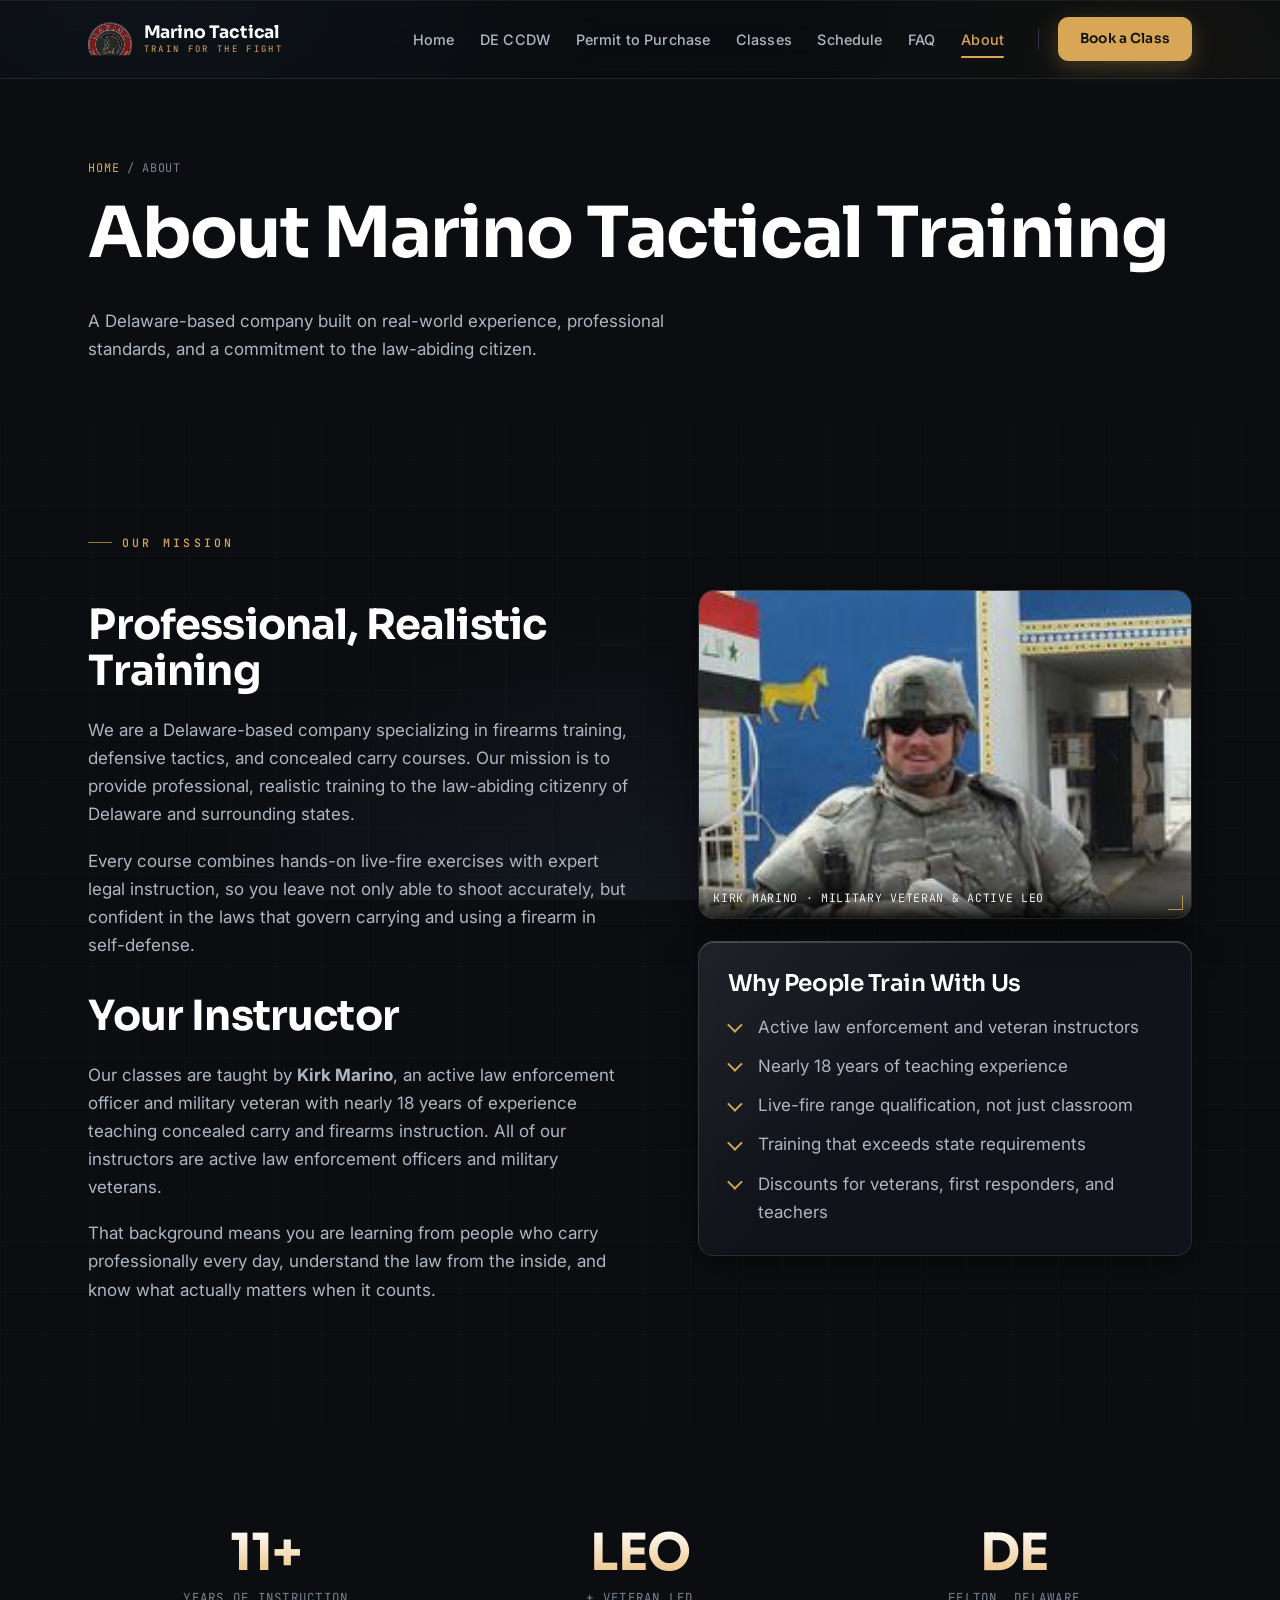
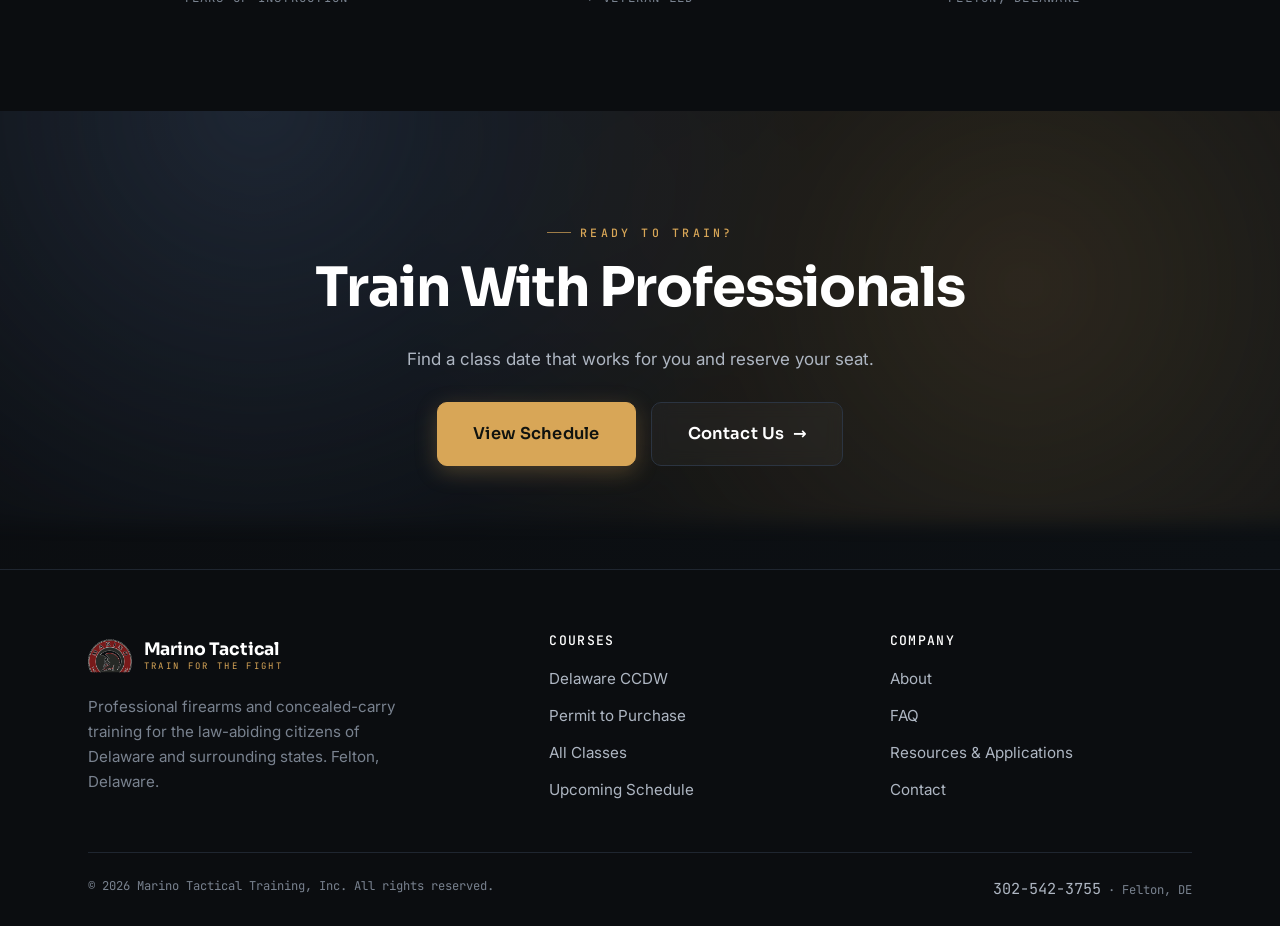
==== commit 430d6f0c: "Rebuild landing page + fail-safe reveals; mobile-verified Landing (index.html): - Stronger hero: sha" ====
--- a/site/about.html
+++ b/site/about.html
@@ -1,6 +1,7 @@
 <!DOCTYPE html>
 <html lang="en">
 <head>
+  <script>document.documentElement.className+=" js";</script>
   <meta charset="UTF-8" />
   <meta name="viewport" content="width=device-width, initial-scale=1.0, viewport-fit=cover" />
   <meta name="robots" content="noindex, nofollow" />
@@ -15,7 +16,7 @@
   <link rel="preconnect" href="https://fonts.googleapis.com" />
   <link rel="preconnect" href="https://fonts.gstatic.com" crossorigin />
   <link href="https://fonts.googleapis.com/css2?family=Sora:wght@400;500;600;700;800&family=Inter:wght@400;500;600;700&family=JetBrains+Mono:wght@400;500&display=swap" rel="stylesheet" />
-  <link rel="stylesheet" href="styles.css?v=glass1" />
+  <link rel="stylesheet" href="styles.css?v=glass4" />
 </head>
 <body>
   <header class="site-header">
@@ -98,7 +99,7 @@
         <div class="cta-inner reveal">
           <span class="eyebrow" style="justify-content:center">Ready To Train?</span>
           <h2 class="stencil">Train With Professionals</h2>
-          <p style="color:var(--fog)">Find a class date that works for you and reserve your seat.</p>
+          <p style="color:var(--text-soft)">Find a class date that works for you and reserve your seat.</p>
           <div class="cta-actions">
             <a href="schedule.html" class="btn btn--primary btn--lg btn--magnetic">View Schedule</a>
             <a href="contact.html" class="btn btn--ghost btn--lg">Contact Us <span class="arrow">&rarr;</span></a>
@@ -124,6 +125,6 @@
       </div>
     </div>
   </footer>
-  <script src="app.js?v=glass1"></script>
+  <script src="app.js?v=glass4"></script>
 </body>
 </html>
--- a/site/styles.css
+++ b/site/styles.css
@@ -354,10 +354,12 @@
 /* kinetic headline reveal */
 .kinetic { display: inline-block; }
 .kinetic .line { display: block; overflow: hidden; padding-bottom: 0.02em; }
-.kinetic .line > span { display: inline-block; transform: translateY(110%); transition: transform 0.85s var(--ease-lux); }
+.kinetic .line > span { display: inline-block; transition: transform 0.85s var(--ease-lux); }
+.js .kinetic .line > span { transform: translateY(110%); }
 .kinetic.in .line > span { transform: translateY(0); }
 .kinetic.in .line:nth-child(2) > span { transition-delay: 0.1s; }
-.fade-up { opacity: 0; transform: translateY(18px); transition: opacity 0.8s ease, transform 0.8s var(--ease-snap); }
+.fade-up { transition: opacity 0.8s ease, transform 0.8s var(--ease-snap); }
+.js .fade-up { opacity: 0; transform: translateY(18px); }
 .fade-up.in { opacity: 1; transform: none; }
 .d1 { transition-delay: 0.28s; } .d2 { transition-delay: 0.42s; } .d3 { transition-delay: 0.56s; }
 
@@ -651,10 +653,13 @@
 .disclaimer { font-size: 0.85rem; color: var(--muted); }
 
 /* reveal */
-.reveal { opacity: 0; transform: translateY(26px); transition: opacity 0.7s var(--ease-snap), transform 0.7s var(--ease-snap); }
-.reveal.in { opacity: 1; transform: none; }
-.reveal-stagger > * { opacity: 0; transform: translateY(26px); transition: opacity 0.7s var(--ease-snap), transform 0.7s var(--ease-snap); }
-.reveal-stagger.in > * { opacity: 1; transform: none; }
+/* Reveal-on-scroll: content is ALWAYS visible by default (never hidden if JS
+   or the observer hiccups, and screenshots/no-scroll viewports render fully).
+   The motion is an opt-in enhancement: only when JS has tagged the element
+   .pre (just before observing) do we start it shifted, then .in animates it. */
+.reveal, .reveal-stagger > * { transition: opacity 0.7s var(--ease-snap), transform 0.7s var(--ease-snap); }
+.js .reveal.pre, .js .reveal-stagger.pre > * { opacity: 0; transform: translateY(26px); }
+.reveal.in, .reveal.in.pre, .reveal-stagger.in > *, .reveal-stagger.in.pre > * { opacity: 1; transform: none; }
 .reveal-stagger.in > *:nth-child(1){transition-delay:.05s}
 .reveal-stagger.in > *:nth-child(2){transition-delay:.12s}
 .reveal-stagger.in > *:nth-child(3){transition-delay:.19s}
@@ -662,9 +667,73 @@
 .reveal-stagger.in > *:nth-child(5){transition-delay:.33s}
 .reveal-stagger.in > *:nth-child(6){transition-delay:.40s}
 
-/* off-screen sections skip rendering work (perf) */
-.section { content-visibility: auto; contain-intrinsic-size: auto 600px; }
-.hero, .site-header { content-visibility: visible; }
+/* ---------- Trust marquee (under hero) ---------- */
+.trust-strip {
+  position: relative; overflow: hidden; border-top: 1px solid var(--line); border-bottom: 1px solid var(--line);
+  background: rgba(255,255,255,0.015);
+  -webkit-mask-image: linear-gradient(90deg, transparent, #000 8%, #000 92%, transparent);
+  mask-image: linear-gradient(90deg, transparent, #000 8%, #000 92%, transparent);
+}
+.trust-track {
+  display: flex; align-items: center; gap: 0; width: max-content;
+  padding: 0.95rem 0; animation: trust-scroll 38s linear infinite; will-change: transform;
+}
+.trust-track span {
+  font-family: var(--font-mono); font-size: 0.78rem; letter-spacing: 0.1em; text-transform: uppercase;
+  color: var(--text-soft); white-space: nowrap; padding: 0 1.4rem;
+}
+.trust-track i { width: 5px; height: 5px; border-radius: 50%; background: var(--accent); opacity: 0.7; flex: none; }
+@keyframes trust-scroll { from { transform: translateX(0); } to { transform: translateX(-50%); } }
+.trust-strip:hover .trust-track { animation-play-state: paused; }
+
+/* mini list inside flagship course card */
+.mini-list { list-style: none; margin: 0.4rem 0 1.2rem; padding: 0; display: grid; gap: 0.45rem; }
+.mini-list li { position: relative; padding-left: 1.4rem; color: var(--text-soft); font-size: 0.94rem; }
+.mini-list li::before { content: ""; position: absolute; left: 0; top: 0.5em; width: 7px; height: 7px; border-right: 2px solid var(--accent); border-bottom: 2px solid var(--accent); transform: rotate(45deg) translateY(-2px); }
+
+/* ---------- 3-step process ---------- */
+.steps { display: grid; grid-template-columns: repeat(3, 1fr); gap: 1.2rem; counter-reset: step; }
+@media (max-width: 820px){ .steps { grid-template-columns: 1fr; } }
+.step {
+  position: relative;
+  background: var(--glass-bg);
+  -webkit-backdrop-filter: blur(var(--glass-blur)) saturate(var(--glass-sat));
+  backdrop-filter: blur(var(--glass-blur)) saturate(var(--glass-sat));
+  border: 1px solid var(--glass-rim); border-top-color: var(--glass-rim-top); border-left-color: rgba(255,255,255,0.14);
+  border-radius: var(--radius); box-shadow: var(--glass-inner), 0 12px 36px rgba(0,0,0,0.3);
+  padding: 2rem 1.8rem 1.8rem; overflow: hidden;
+}
+.step::before {
+  content: ""; position: absolute; inset: 0; border-radius: inherit; pointer-events: none;
+  background: linear-gradient(135deg, rgba(255,255,255,0.10), transparent 42%); mix-blend-mode: overlay;
+}
+.step > * { position: relative; }
+.step-num {
+  font-family: var(--font-display); font-weight: 800; font-size: 2.6rem; line-height: 1; letter-spacing: -0.03em;
+  color: transparent; -webkit-text-stroke: 1.5px rgba(var(--accent-rgb),0.55); display: block; margin-bottom: 0.7rem;
+}
+.step h3 { color: #fff; margin-bottom: 0.5rem; }
+.step p { color: var(--text-soft); margin: 0; }
+/* connector arrows between steps (desktop) */
+@media (min-width: 821px){
+  .step:not(:last-child)::after {
+    content: "→"; position: absolute; right: -0.95rem; top: 50%; transform: translateY(-50%);
+    color: var(--accent); font-size: 1.3rem; z-index: 2; opacity: 0.7;
+  }
+}
+
+/* ---------- Feature cards (why grid) ---------- */
+.feature-card { display: flex; flex-direction: column; }
+.feat-ic {
+  width: 50px; height: 50px; border-radius: 14px; display: grid; place-items: center; margin-bottom: 1.1rem;
+  color: var(--accent); background: rgba(var(--accent-rgb),0.1); border: 1px solid rgba(var(--accent-rgb),0.25);
+}
+.feature-card h3 { color: #fff; margin-bottom: 0.4rem; }
+.feature-card p { color: var(--text-soft); margin: 0; }
+
+/* NOTE: content-visibility:auto on .section was removed — it left off-screen
+   sections unpainted (black voids) and caused scroll jumps from wrong
+   intrinsic-size guesses. The site is small; the perf win was negligible. */
 
 /* mobile hardening + performance */
 @media (max-width: 600px) {
@@ -684,6 +753,6 @@
 @media (prefers-reduced-motion: reduce) {
   *, *::before, *::after { animation-duration: 0.01ms !important; animation-iteration-count: 1 !important; transition-duration: 0.01ms !important; }
   .reveal, .reveal-stagger > *, .kinetic .line > span, .fade-up, .nav-links.open li { opacity: 1 !important; transform: none !important; }
-  .cta-aura, .hero-grid { animation: none !important; }
+  .cta-aura, .hero-grid, .trust-track { animation: none !important; }
   html { scroll-behavior: auto; }
 }
